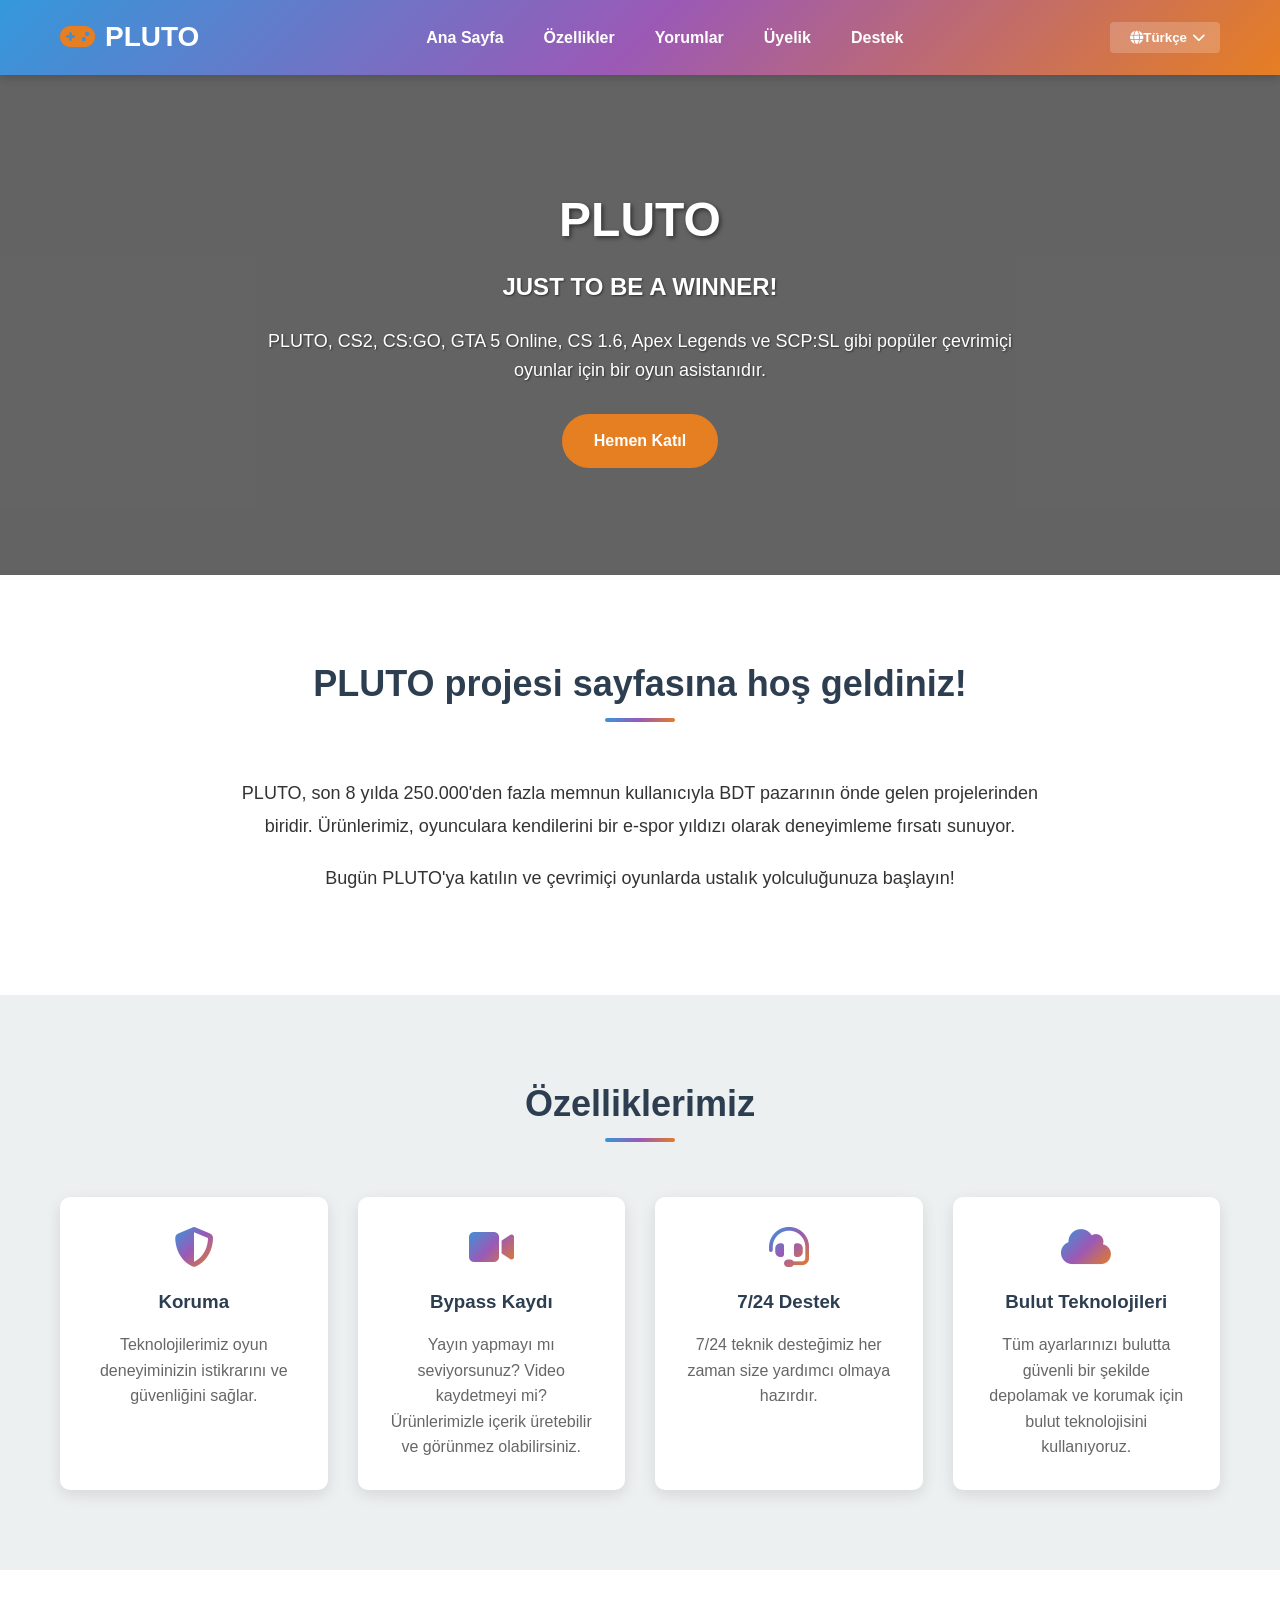
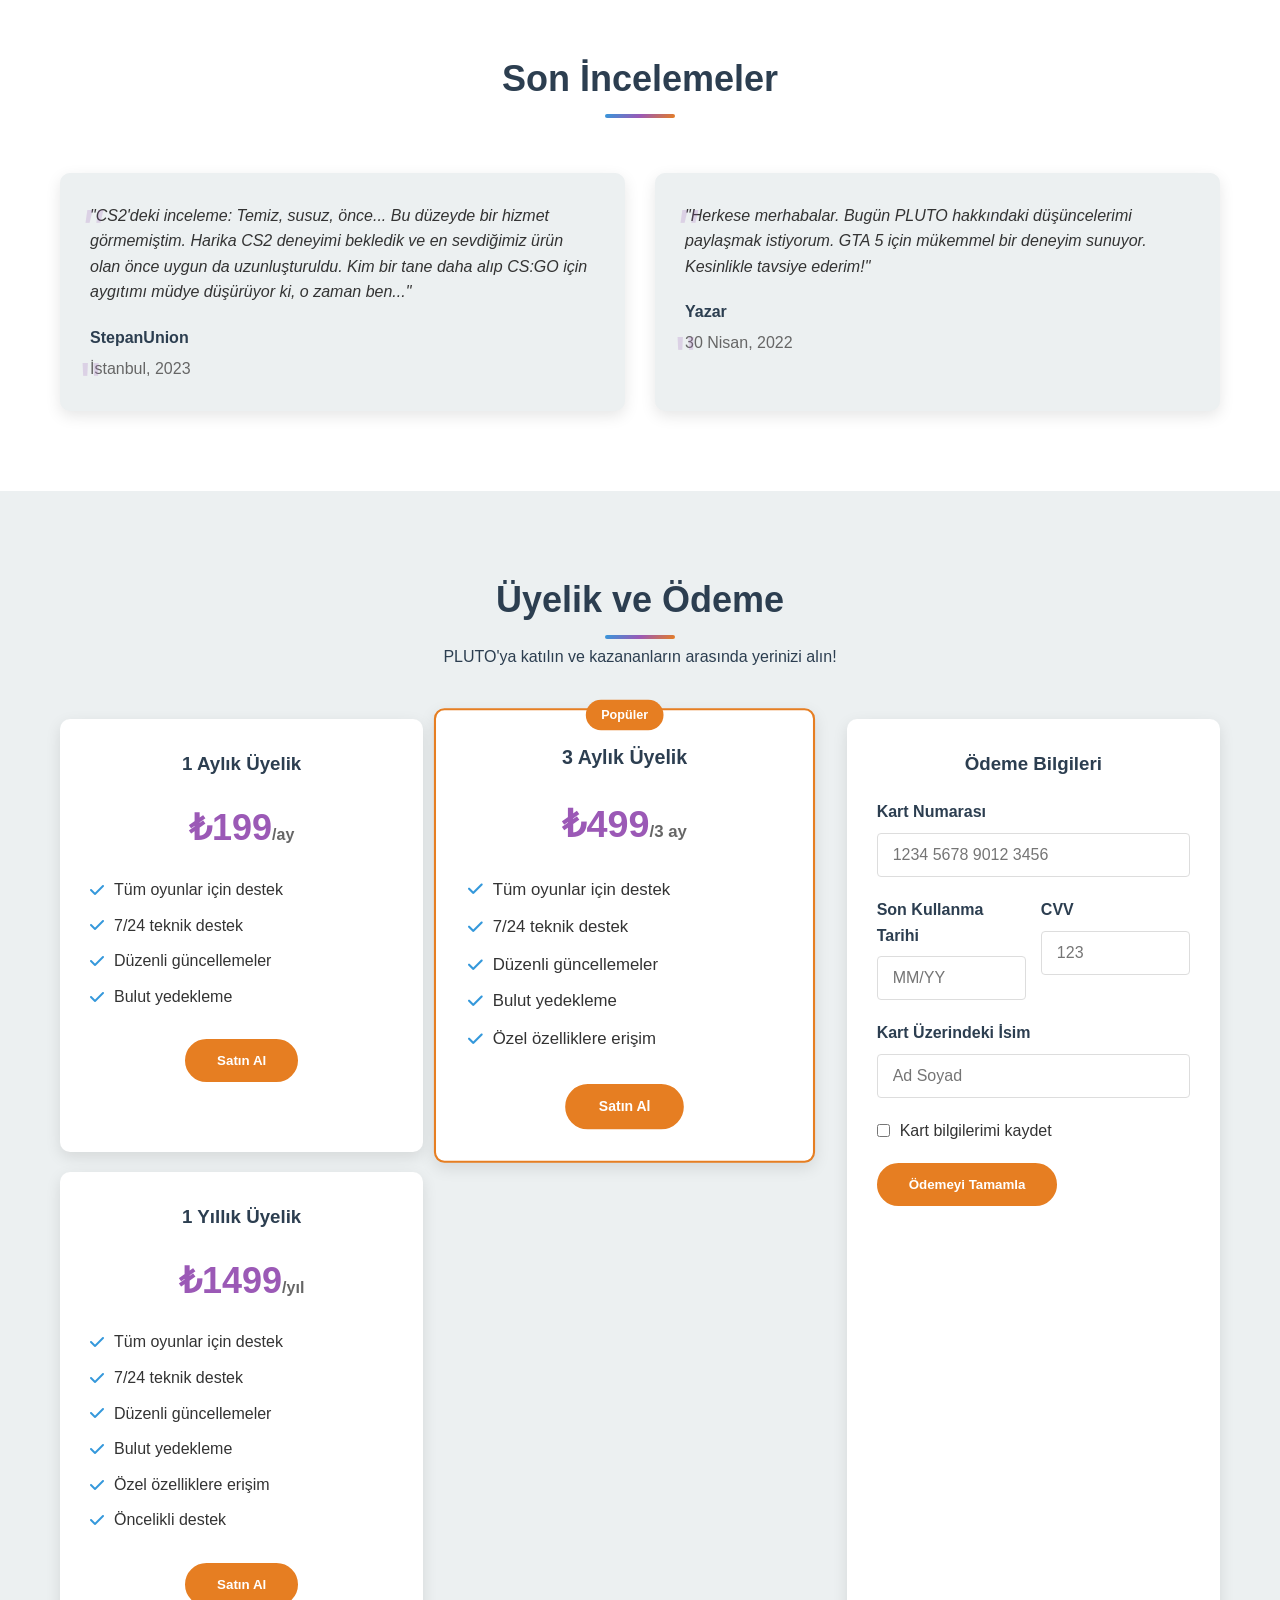
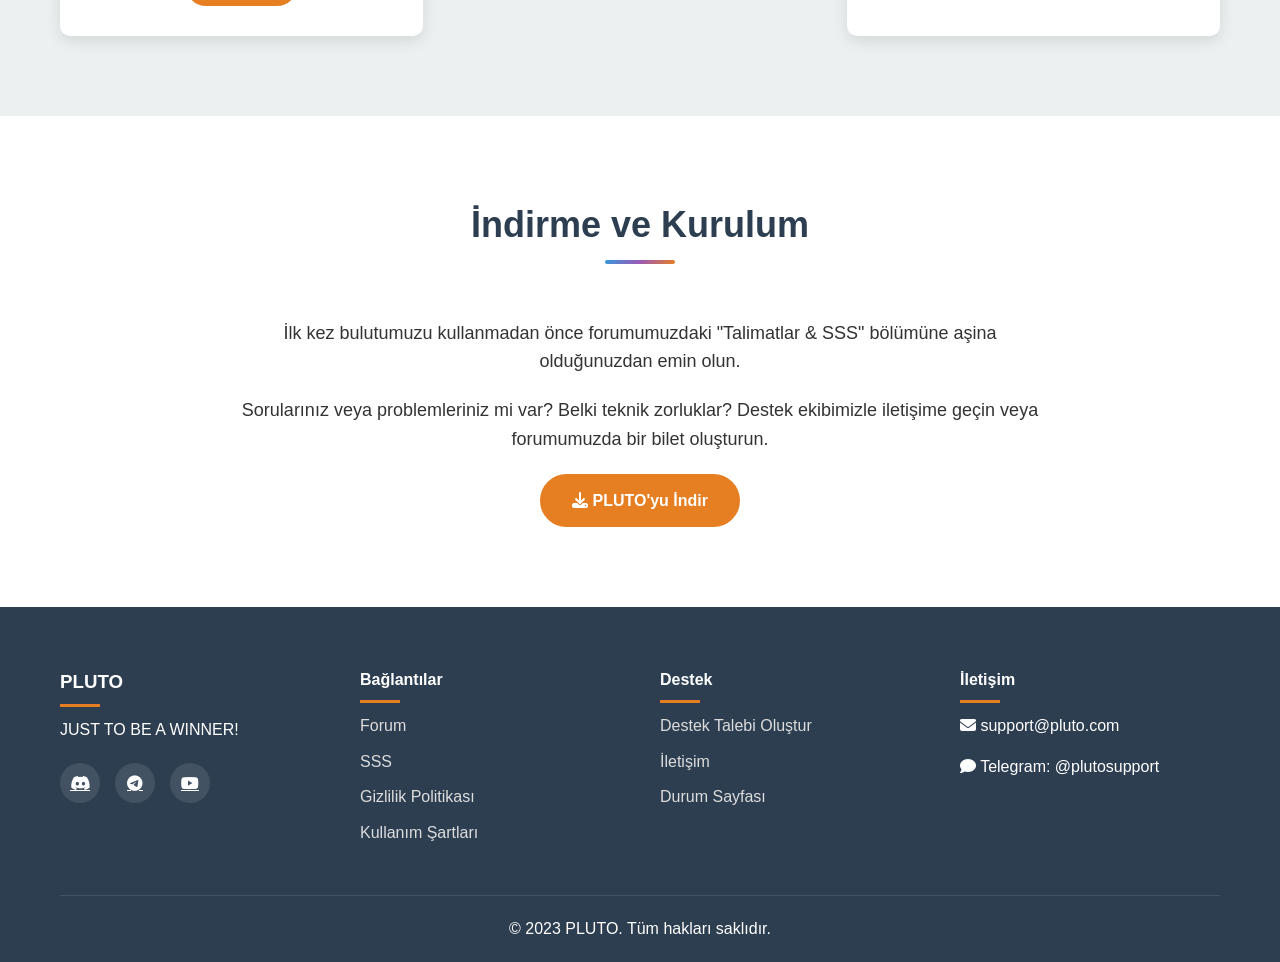
==== index.html @ 409ff138 "Add files via upload" ====
<!DOCTYPE html>
<html lang="tr">
<head>
    <meta charset="UTF-8">
    <meta name="viewport" content="width=device-width, initial-scale=1.0">
    <title>PLUTO - JUST TO BE A WINNER!</title>
    <link rel="stylesheet" href="style.css">
    <link rel="stylesheet" href="https://cdnjs.cloudflare.com/ajax/libs/font-awesome/6.4.0/css/all.min.css">
</head>
<body>
    <!-- Header -->
    <header>
        <div class="container header-content">
            <div class="logo">
                <i class="fas fa-gamepad"></i>
                <span>PLUTO</span>
            </div>
            <nav>
                <ul>
                    <li><a href="#home">Ana Sayfa</a></li>
                    <li><a href="#features">Özellikler</a></li>
                    <li><a href="#testimonials">Yorumlar</a></li>
                    <li><a href="#payment">Üyelik</a></li>
                    <li><a href="#support">Destek</a></li>
                </ul>
            </nav>
            <div class="language-selector">
                <button class="language-btn">
                    <i class="fas fa-globe"></i> Türkçe <i class="fas fa-chevron-down"></i>
                </button>
                <div class="language-dropdown">
                    <a href="#" data-lang="tr">Türkçe</a>
                    <a href="#" data-lang="en">English</a>
                    <a href="#" data-lang="ru">Русский</a>
                    <a href="#" data-lang="jp">日本語</a>
                </div>
            </div>
        </div>
    </header>

    <!-- Hero Section -->
    <section id="home" class="hero">
        <div class="container hero-content">
            <h1>PLUTO</h1>
            <h2>JUST TO BE A WINNER!</h2>
            <p>PLUTO, CS2, CS:GO, GTA 5 Online, CS 1.6, Apex Legends ve SCP:SL gibi popüler çevrimiçi oyunlar için bir oyun asistanıdır.</p>
            <a href="#payment" class="btn">Hemen Katıl</a>
        </div>
    </section>

    <!-- Welcome Section -->
    <section class="welcome">
        <div class="container">
            <div class="section-title">
                <h2>PLUTO projesi sayfasına hoş geldiniz!</h2>
            </div>
            <div class="welcome-content">
                <p>PLUTO, son 8 yılda 250.000'den fazla memnun kullanıcıyla BDT pazarının önde gelen projelerinden biridir. Ürünlerimiz, oyunculara kendilerini bir e-spor yıldızı olarak deneyimleme fırsatı sunuyor.</p>
                <p>Bugün PLUTO'ya katılın ve çevrimiçi oyunlarda ustalık yolculuğunuza başlayın!</p>
            </div>
        </div>
    </section>

    <!-- Features Section -->
    <section id="features" class="features">
        <div class="container">
            <div class="section-title">
                <h2>Özelliklerimiz</h2>
            </div>
            <div class="features-grid">
                <div class="feature-card">
                    <i class="fas fa-shield-alt"></i>
                    <h3>Koruma</h3>
                    <p>Teknolojilerimiz oyun deneyiminizin istikrarını ve güvenliğini sağlar.</p>
                </div>
                <div class="feature-card">
                    <i class="fas fa-video"></i>
                    <h3>Bypass Kaydı</h3>
                    <p>Yayın yapmayı mı seviyorsunuz? Video kaydetmeyi mi? Ürünlerimizle içerik üretebilir ve görünmez olabilirsiniz.</p>
                </div>
                <div class="feature-card">
                    <i class="fas fa-headset"></i>
                    <h3>7/24 Destek</h3>
                    <p>7/24 teknik desteğimiz her zaman size yardımcı olmaya hazırdır.</p>
                </div>
                <div class="feature-card">
                    <i class="fas fa-cloud"></i>
                    <h3>Bulut Teknolojileri</h3>
                    <p>Tüm ayarlarınızı bulutta güvenli bir şekilde depolamak ve korumak için bulut teknolojisini kullanıyoruz.</p>
                </div>
            </div>
        </div>
    </section>

    <!-- Testimonials Section -->
    <section id="testimonials" class="testimonials">
        <div class="container">
            <div class="section-title">
                <h2>Son İncelemeler</h2>
            </div>
            <div class="testimonial-grid">
                <div class="testimonial-card">
                    <p>"CS2'deki inceleme: Temiz, susuz, önce... Bu düzeyde bir hizmet görmemiştim. Harika CS2 deneyimi bekledik ve en sevdiğimiz ürün olan önce uygun da uzunluşturuldu. Kim bir tane daha alıp CS:GO için aygıtımı müdye düşürüyor ki, o zaman ben..."</p>
                    <div class="testimonial-author">
                        <div class="author-info">
                            <h4>StepanUnion</h4>
                            <p>İstanbul, 2023</p>
                        </div>
                    </div>
                </div>
                <div class="testimonial-card">
                    <p>"Herkese merhabalar. Bugün PLUTO hakkındaki düşüncelerimi paylaşmak istiyorum. GTA 5 için mükemmel bir deneyim sunuyor. Kesinlikle tavsiye ederim!"</p>
                    <div class="testimonial-author">
                        <div class="author-info">
                            <h4>Yazar</h4>
                            <p>30 Nisan, 2022</p>
                        </div>
                    </div>
                </div>
            </div>
        </div>
    </section>

    <!-- Payment Section -->
    <section id="payment" class="payment">
        <div class="container">
            <div class="section-title">
                <h2>Üyelik ve Ödeme</h2>
                <p>PLUTO'ya katılın ve kazananların arasında yerinizi alın!</p>
            </div>
            <div class="payment-content">
                <div class="pricing-cards">
                    <div class="pricing-card">
                        <h3>1 Aylık Üyelik</h3>
                        <div class="price">₺199<span>/ay</span></div>
                        <ul>
                            <li><i class="fas fa-check"></i> Tüm oyunlar için destek</li>
                            <li><i class="fas fa-check"></i> 7/24 teknik destek</li>
                            <li><i class="fas fa-check"></i> Düzenli güncellemeler</li>
                            <li><i class="fas fa-check"></i> Bulut yedekleme</li>
                        </ul>
                        <button class="btn">Satın Al</button>
                    </div>
                    <div class="pricing-card featured">
                        <div class="popular">Popüler</div>
                        <h3>3 Aylık Üyelik</h3>
                        <div class="price">₺499<span>/3 ay</span></div>
                        <ul>
                            <li><i class="fas fa-check"></i> Tüm oyunlar için destek</li>
                            <li><i class="fas fa-check"></i> 7/24 teknik destek</li>
                            <li><i class="fas fa-check"></i> Düzenli güncellemeler</li>
                            <li><i class="fas fa-check"></i> Bulut yedekleme</li>
                            <li><i class="fas fa-check"></i> Özel özelliklere erişim</li>
                        </ul>
                        <button class="btn">Satın Al</button>
                    </div>
                    <div class="pricing-card">
                        <h3>1 Yıllık Üyelik</h3>
                        <div class="price">₺1499<span>/yıl</span></div>
                        <ul>
                            <li><i class="fas fa-check"></i> Tüm oyunlar için destek</li>
                            <li><i class="fas fa-check"></i> 7/24 teknik destek</li>
                            <li><i class="fas fa-check"></i> Düzenli güncellemeler</li>
                            <li><i class="fas fa-check"></i> Bulut yedekleme</li>
                            <li><i class="fas fa-check"></i> Özel özelliklere erişim</li>
                            <li><i class="fas fa-check"></i> Öncelikli destek</li>
                        </ul>
                        <button class="btn">Satın Al</button>
                    </div>
                </div>

                <div class="payment-form">
                    <h3>Ödeme Bilgileri</h3>
                    <form id="paymentForm">
                        <div class="form-group">
                            <label for="cardNumber">Kart Numarası</label>
                            <input type="text" id="cardNumber" placeholder="1234 5678 9012 3456" required>
                        </div>
                        <div class="form-row">
                            <div class="form-group">
                                <label for="expiryDate">Son Kullanma Tarihi</label>
                                <input type="text" id="expiryDate" placeholder="MM/YY" required>
                            </div>
                            <div class="form-group">
                                <label for="cvv">CVV</label>
                                <input type="text" id="cvv" placeholder="123" required>
                            </div>
                        </div>
                        <div class="form-group">
                            <label for="cardName">Kart Üzerindeki İsim</label>
                            <input type="text" id="cardName" placeholder="Ad Soyad" required>
                        </div>
                        <div class="form-check">
                            <input type="checkbox" id="saveCard">
                            <label for="saveCard">Kart bilgilerimi kaydet</label>
                        </div>
                        <button type="submit" class="btn">Ödemeyi Tamamla</button>
                    </form>
                </div>
            </div>
        </div>
    </section>

    <!-- Download Section -->
    <section class="download">
        <div class="container">
            <div class="section-title">
                <h2>İndirme ve Kurulum</h2>
            </div>
            <div class="download-content">
                <p>İlk kez bulutumuzu kullanmadan önce forumumuzdaki "Talimatlar & SSS" bölümüne aşina olduğunuzdan emin olun.</p>
                <p>Sorularınız veya problemleriniz mi var? Belki teknik zorluklar? Destek ekibimizle iletişime geçin veya forumumuzda bir bilet oluşturun.</p>
                <a href="#" class="btn"><i class="fas fa-download"></i> PLUTO'yu İndir</a>
            </div>
        </div>
    </section>

    <!-- Footer -->
    <footer>
        <div class="container">
            <div class="footer-content">
                <div class="footer-section">
                    <h3>PLUTO</h3>
                    <p>JUST TO BE A WINNER!</p>
                    <div class="socials">
                        <a href="#"><i class="fab fa-discord"></i></a>
                        <a href="#"><i class="fab fa-telegram"></i></a>
                        <a href="#"><i class="fab fa-youtube"></i></a>
                    </div>
                </div>
                <div class="footer-section">
                    <h4>Bağlantılar</h4>
                    <ul>
                        <li><a href="#">Forum</a></li>
                        <li><a href="#">SSS</a></li>
                        <li><a href="#">Gizlilik Politikası</a></li>
                        <li><a href="#">Kullanım Şartları</a></li>
                    </ul>
                </div>
                <div class="footer-section">
                    <h4>Destek</h4>
                    <ul>
                        <li><a href="#">Destek Talebi Oluştur</a></li>
                        <li><a href="#">İletişim</a></li>
                        <li><a href="#">Durum Sayfası</a></li>
                    </ul>
                </div>
                <div class="footer-section">
                    <h4>İletişim</h4>
                    <p><i class="fas fa-envelope"></i> support@pluto.com</p>
                    <p><i class="fas fa-comment"></i> Telegram: @plutosupport</p>
                </div>
            </div>
            <div class="footer-bottom">
                <p>&copy; 2023 PLUTO. Tüm hakları saklıdır.</p>
            </div>
        </div>
    </footer>

    <script src="script.js"></script>
</body>
</html>
---- style.css ----
:root {
    --blue: #3498db;
    --purple: #9b59b6;
    --orange: #e67e22;
    --dark: #2c3e50;
    --light: #ecf0f1;
    --gradient: linear-gradient(135deg, var(--blue), var(--purple), var(--orange));
}

* {
    margin: 0;
    padding: 0;
    box-sizing: border-box;
    font-family: 'Segoe UI', Tahoma, Geneva, Verdana, sans-serif;
}

body {
    background-color: #f9f9f9;
    color: #333;
    line-height: 1.6;
}

.container {
    width: 100%;
    max-width: 1200px;
    margin: 0 auto;
    padding: 0 20px;
}

/* Header Styles */
header {
    background: var(--gradient);
    color: white;
    padding: 15px 0;
    position: sticky;
    top: 0;
    z-index: 1000;
    box-shadow: 0 2px 10px rgba(0, 0, 0, 0.2);
}

.header-content {
    display: flex;
    justify-content: space-between;
    align-items: center;
}

.logo {
    font-size: 28px;
    font-weight: 800;
    display: flex;
    align-items: center;
}

.logo i {
    margin-right: 10px;
    color: var(--orange);
}

/* Navigation */
nav ul {
    display: flex;
    list-style: none;
}

nav ul li {
    margin-left: 20px;
}

nav ul li a {
    color: white;
    text-decoration: none;
    font-weight: 600;
    padding: 5px 10px;
    border-radius: 4px;
    transition: background 0.3s;
}

nav ul li a:hover {
    background: rgba(255, 255, 255, 0.2);
}

/* Language Selector */
.language-selector {
    position: relative;
    display: inline-block;
}

.language-btn {
    background: rgba(255, 255, 255, 0.2);
    border: none;
    color: white;
    padding: 8px 15px;
    border-radius: 4px;
    cursor: pointer;
    display: flex;
    align-items: center;
    font-weight: 600;
}

.language-btn i {
    margin-left: 5px;
}

.language-dropdown {
    display: none;
    position: absolute;
    right: 0;
    background: white;
    min-width: 160px;
    box-shadow: 0 8px 16px rgba(0,0,0,0.2);
    z-index: 1;
    border-radius: 4px;
    overflow: hidden;
}

.language-dropdown a {
    color: var(--dark);
    padding: 12px 16px;
    text-decoration: none;
    display: block;
    transition: background 0.3s;
}

.language-dropdown a:hover {
    background: var(--light);
}

.language-selector:hover .language-dropdown {
    display: block;
}

/* Hero Section */
.hero {
    background: url('https://images.unsplash.com/photo-1550745165-9bc0b252726f?ixlib=rb-4.0.3&ixid=MnwxMjA3fDB8MHxwaG90by1wYWdlfHx8fGVufDB8fHx8&auto=format&fit=crop&w=1200&q=80') no-repeat center center/cover;
    height: 500px;
    display: flex;
    align-items: center;
    position: relative;
    color: white;
    text-align: center;
}

.hero::before {
    content: '';
    position: absolute;
    top: 0;
    left: 0;
    width: 100%;
    height: 100%;
    background: rgba(0, 0, 0, 0.6);
}

.hero-content {
    position: relative;
    max-width: 800px;
    margin: 0 auto;
    padding: 20px;
}

.hero h1 {
    font-size: 48px;
    margin-bottom: 10px;
    text-shadow: 2px 2px 4px rgba(0, 0, 0, 0.5);
}

.hero h2 {
    font-size: 24px;
    margin-bottom: 20px;
    text-shadow: 1px 1px 2px rgba(0, 0, 0, 0.5);
}

.hero p {
    font-size: 18px;
    margin-bottom: 30px;
    text-shadow: 1px 1px 2px rgba(0, 0, 0, 0.5);
}

.btn {
    display: inline-block;
    background: var(--orange);
    color: white;
    padding: 12px 30px;
    border-radius: 30px;
    text-decoration: none;
    font-weight: 600;
    transition: all 0.3s;
    border: 2px solid var(--orange);
    cursor: pointer;
}

.btn:hover {
    background: transparent;
    color: var(--orange);
}

/* Welcome Section */
.welcome {
    padding: 80px 0;
    background: white;
}

.section-title {
    text-align: center;
    margin-bottom: 50px;
    color: var(--dark);
}

.section-title h2 {
    font-size: 36px;
    margin-bottom: 15px;
    position: relative;
    display: inline-block;
}

.section-title h2::after {
    content: '';
    position: absolute;
    bottom: -10px;
    left: 50%;
    transform: translateX(-50%);
    width: 70px;
    height: 4px;
    background: var(--gradient);
    border-radius: 2px;
}

.welcome-content {
    max-width: 800px;
    margin: 0 auto;
    text-align: center;
}

.welcome-content p {
    font-size: 18px;
    margin-bottom: 20px;
    line-height: 1.8;
}

/* Features Section */
.features {
    padding: 80px 0;
    background: var(--light);
}

.features-grid {
    display: grid;
    grid-template-columns: repeat(auto-fit, minmax(250px, 1fr));
    gap: 30px;
}

.feature-card {
    background: white;
    padding: 30px;
    border-radius: 10px;
    text-align: center;
    box-shadow: 0 5px 15px rgba(0, 0, 0, 0.1);
    transition: transform 0.3s;
}

.feature-card:hover {
    transform: translateY(-10px);
}

.feature-card i {
    font-size: 40px;
    margin-bottom: 20px;
    background: var(--gradient);
    -webkit-background-clip: text;
    background-clip: text;
    color: transparent;
}

.feature-card h3 {
    margin-bottom: 15px;
    color: var(--dark);
}

.feature-card p {
    color: #666;
}

/* Testimonials */
.testimonials {
    padding: 80px 0;
    background: white;
}

.testimonial-grid {
    display: grid;
    grid-template-columns: repeat(auto-fit, minmax(300px, 1fr));
    gap: 30px;
}

.testimonial-card {
    background: var(--light);
    padding: 30px;
    border-radius: 10px;
    box-shadow: 0 5px 15px rgba(0, 0, 0, 0.1);
}

.testimonial-card p {
    font-style: italic;
    margin-bottom: 20px;
    position: relative;
}

.testimonial-card p::before {
    content: '"';
    font-size: 60px;
    color: var(--purple);
    opacity: 0.2;
    position: absolute;
    top: -20px;
    left: -10px;
}

.testimonial-author {
    display: flex;
    align-items: center;
}

.author-info h4 {
    color: var(--dark);
    margin-bottom: 5px;
}

.author-info p {
    color: #666;
    font-style: normal;
    margin: 0;
}

/* Payment Section */
.payment {
    padding: 80px 0;
    background: var(--light);
}

.payment-content {
    display: grid;
    grid-template-columns: 2fr 1fr;
    gap: 40px;
    margin-top: 50px;
}

.pricing-cards {
    display: grid;
    grid-template-columns: repeat(auto-fit, minmax(250px, 1fr));
    gap: 20px;
}

.pricing-card {
    background: white;
    padding: 30px;
    border-radius: 10px;
    box-shadow: 0 5px 15px rgba(0, 0, 0, 0.1);
    text-align: center;
    position: relative;
    transition: transform 0.3s;
}

.pricing-card:hover {
    transform: translateY(-5px);
}

.pricing-card.featured {
    border: 2px solid var(--orange);
    transform: scale(1.05);
}

.pricing-card.featured:hover {
    transform: scale(1.05) translateY(-5px);
}

.popular {
    position: absolute;
    top: -10px;
    left: 50%;
    transform: translateX(-50%);
    background: var(--orange);
    color: white;
    padding: 5px 15px;
    border-radius: 20px;
    font-size: 12px;
    font-weight: 600;
}

.pricing-card h3 {
    margin-bottom: 20px;
    color: var(--dark);
}

.price {
    font-size: 36px;
    font-weight: 700;
    margin-bottom: 20px;
    color: var(--purple);
}

.price span {
    font-size: 16px;
    color: #666;
}

.pricing-card ul {
    list-style: none;
    margin-bottom: 30px;
}

.pricing-card ul li {
    margin-bottom: 10px;
    display: flex;
    align-items: center;
}

.pricing-card ul li i {
    color: var(--blue);
    margin-right: 10px;
}

.payment-form {
    background: white;
    padding: 30px;
    border-radius: 10px;
    box-shadow: 0 5px 15px rgba(0, 0, 0, 0.1);
}

.payment-form h3 {
    margin-bottom: 20px;
    color: var(--dark);
    text-align: center;
}

.form-group {
    margin-bottom: 20px;
}

.form-row {
    display: grid;
    grid-template-columns: 1fr 1fr;
    gap: 15px;
}

.form-group label {
    display: block;
    margin-bottom: 8px;
    font-weight: 600;
    color: var(--dark);
}

.form-group input {
    width: 100%;
    padding: 12px 15px;
    border: 1px solid #ddd;
    border-radius: 4px;
    font-size: 16px;
    transition: border 0.3s;
}

.form-group input:focus {
    border-color: var(--blue);
    outline: none;
}

.form-check {
    display: flex;
    align-items: center;
    margin-bottom: 20px;
}

.form-check input {
    margin-right: 10px;
}

/* Download Section */
.download {
    padding: 80px 0;
    background: white;
    text-align: center;
}

.download-content p {
    max-width: 800px;
    margin: 0 auto 20px;
    font-size: 18px;
}

/* Footer */
footer {
    background: var(--dark);
    color: white;
    padding: 60px 0 20px;
}

.footer-content {
    display: grid;
    grid-template-columns: repeat(auto-fit, minmax(200px, 1fr));
    gap: 40px;
    margin-bottom: 40px;
}

.footer-section h3,
.footer-section h4 {
    margin-bottom: 20px;
    position: relative;
    display: inline-block;
}

.footer-section h3::after,
.footer-section h4::after {
    content: '';
    position: absolute;
    bottom: -10px;
    left: 0;
    width: 40px;
    height: 3px;
    background: var(--orange);
}

.footer-section p {
    margin-bottom: 15px;
}

.footer-section ul {
    list-style: none;
}

.footer-section ul li {
    margin-bottom: 10px;
}

.footer-section ul li a {
    color: #ddd;
    text-decoration: none;
    transition: color 0.3s;
}

.footer-section ul li a:hover {
    color: var(--orange);
}

.socials {
    display: flex;
    gap: 15px;
    margin-top: 20px;
}

.socials a {
    display: inline-flex;
    align-items: center;
    justify-content: center;
    width: 40px;
    height: 40px;
    background: rgba(255, 255, 255, 0.1);
    border-radius: 50%;
    color: white;
    transition: all 0.3s;
}

.socials a:hover {
    background: var(--orange);
    transform: translateY(-3px);
}

.footer-bottom {
    text-align: center;
    padding-top: 20px;
    border-top: 1px solid rgba(255, 255, 255, 0.1);
}

/* Responsive Design */
@media (max-width: 992px) {
    .payment-content {
        grid-template-columns: 1fr;
    }
    
    .header-content {
        flex-direction: column;
        gap: 15px;
    }
    
    nav ul {
        justify-content: center;
        flex-wrap: wrap;
    }
    
    nav ul li {
        margin: 5px 10px;
    }
}

@media (max-width: 768px) {
    .hero h1 {
        font-size: 36px;
    }
    
    .hero h2 {
        font-size: 20px;
    }
    
    .section-title h2 {
        font-size: 28px;
    }
    
    .form-row {
        grid-template-columns: 1fr;
    }
    
    .footer-content {
        grid-template-columns: 1fr;
        text-align: center;
    }
    
    .footer-section h3::after,
    .footer-section h4::after {
        left: 50%;
        transform: translateX(-50%);
    }
}
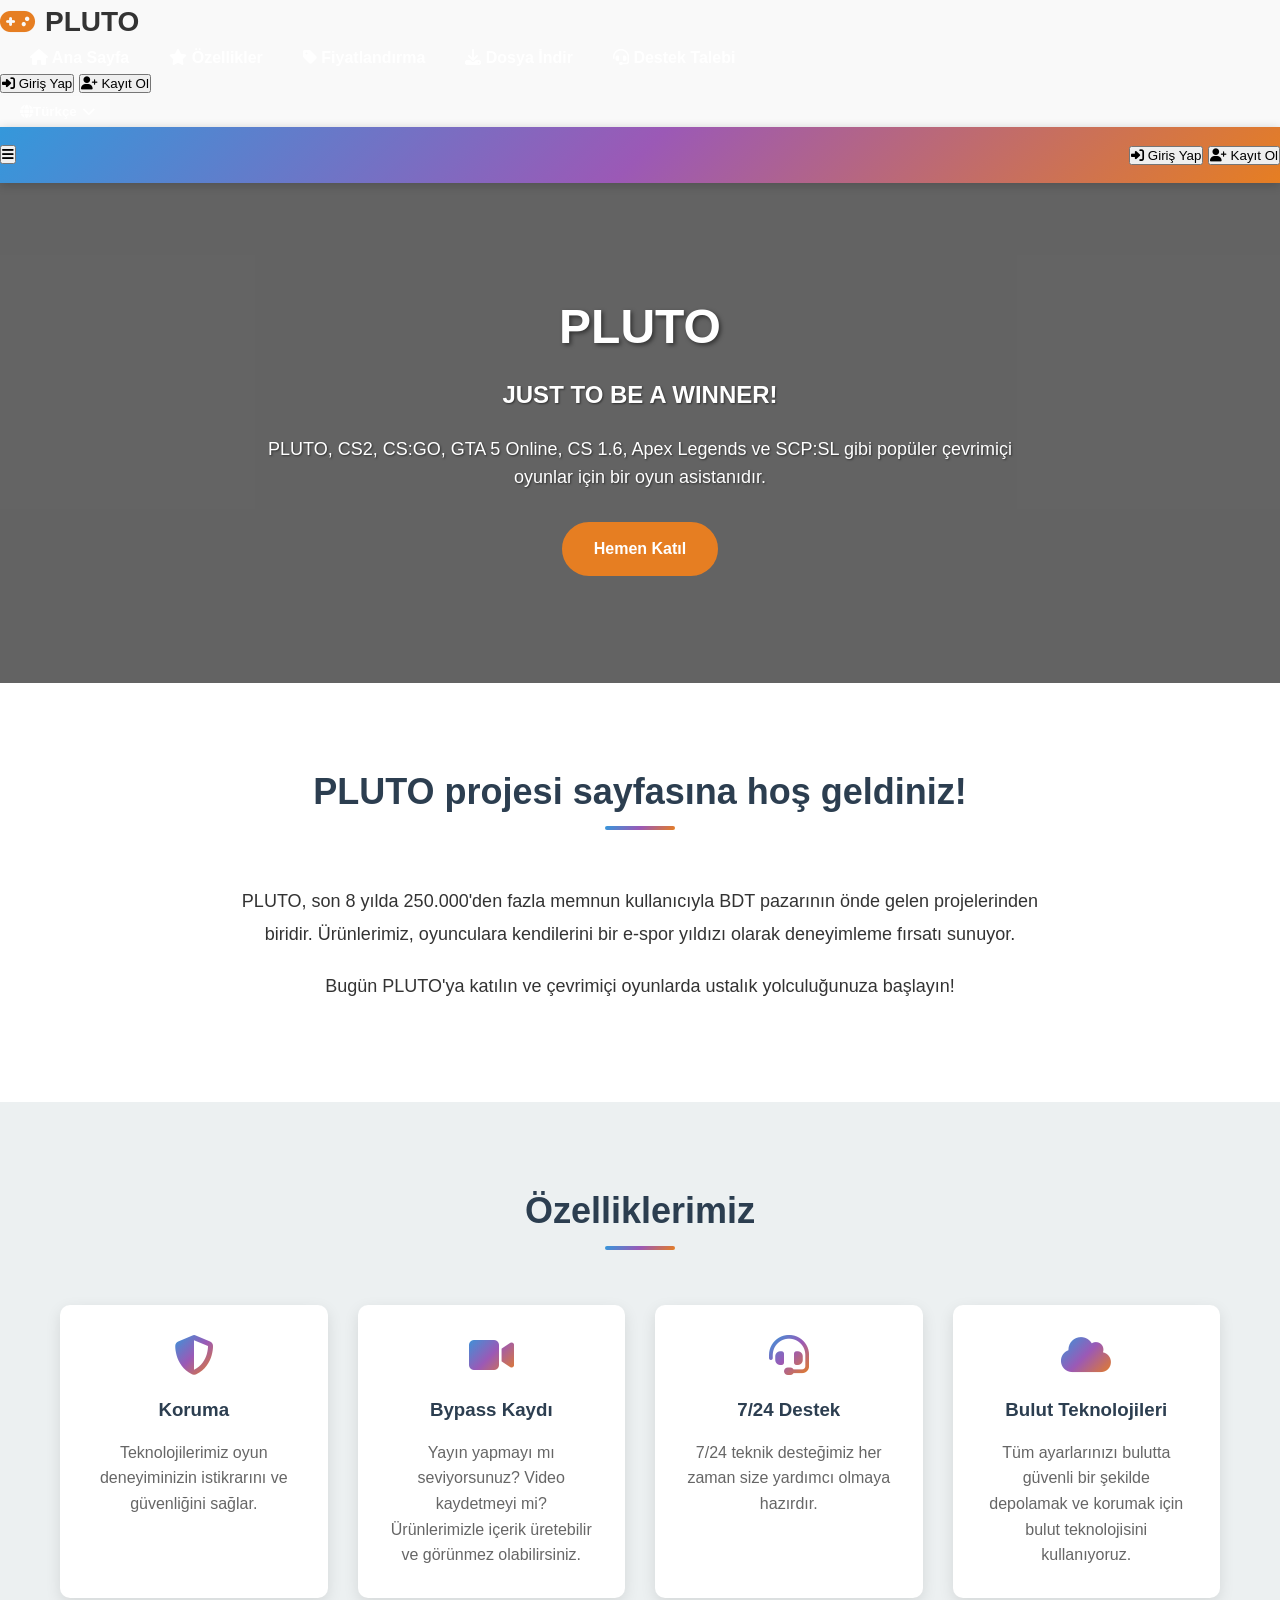
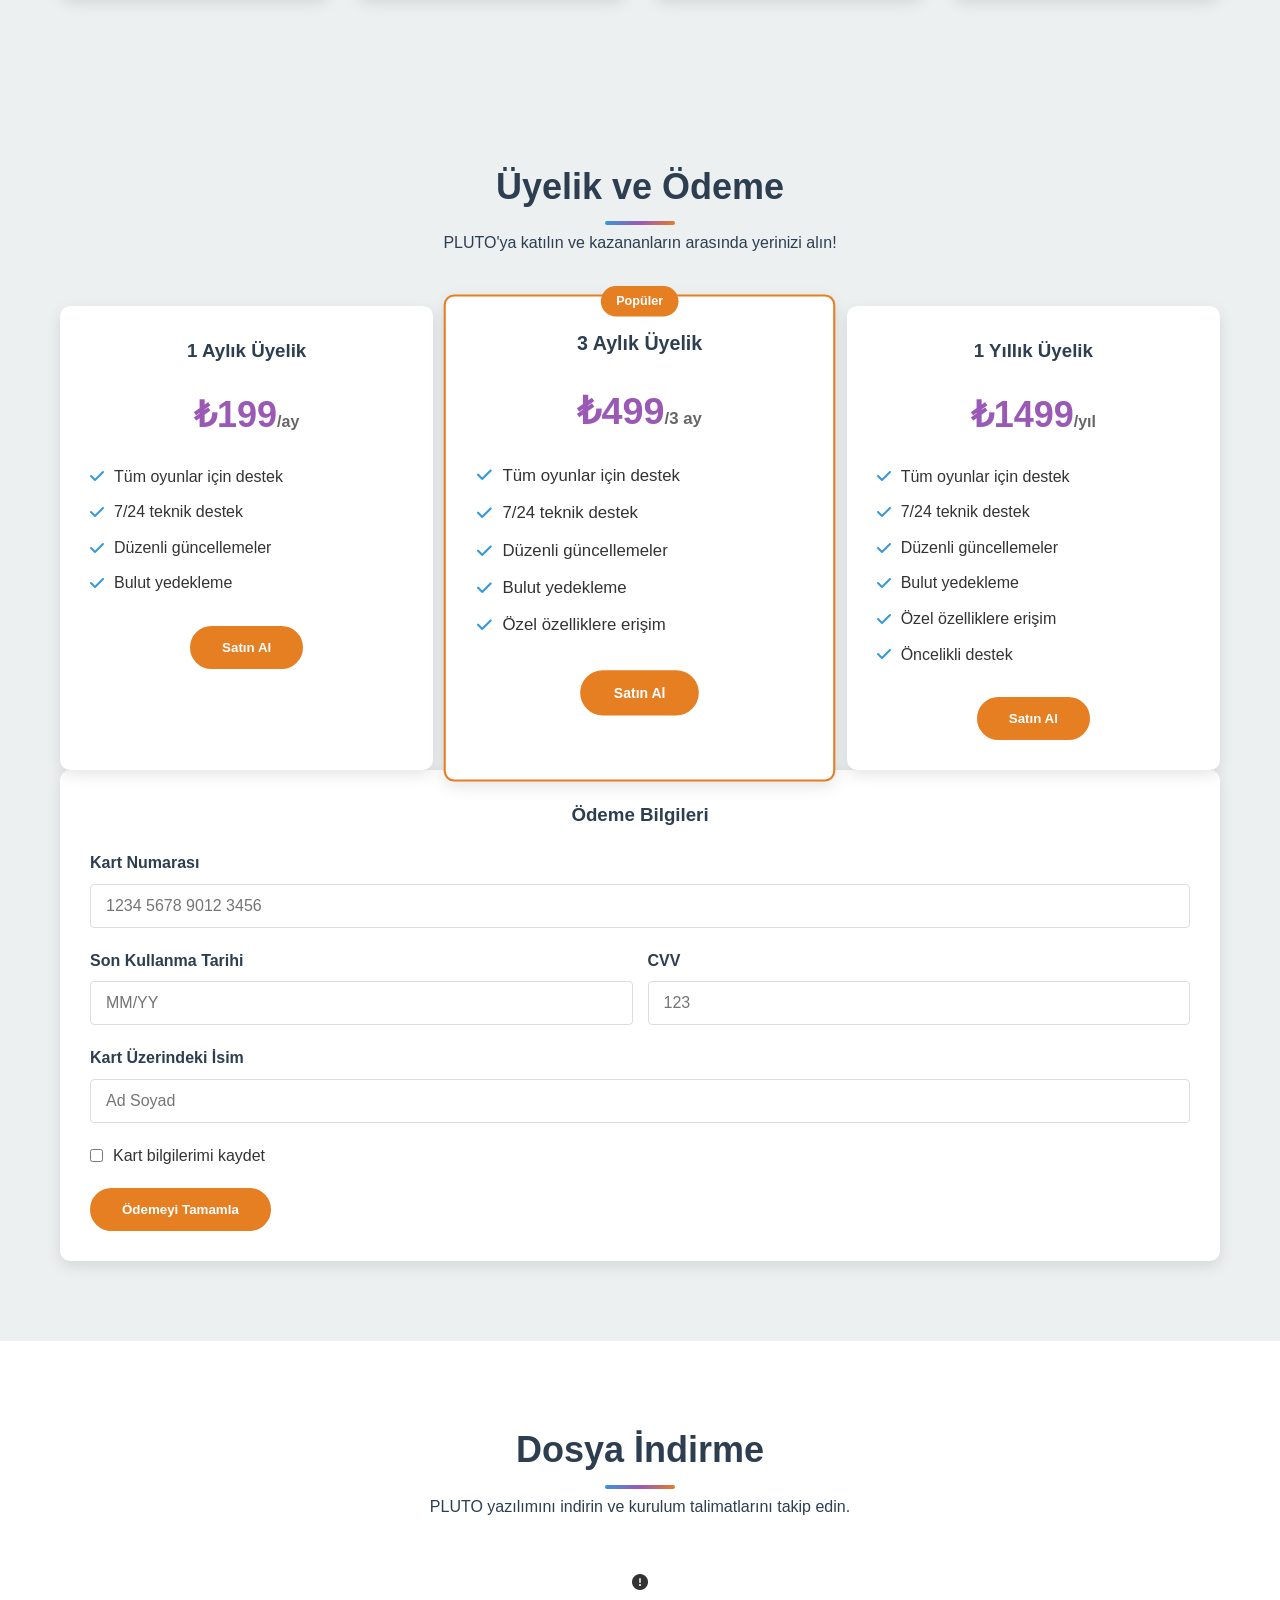
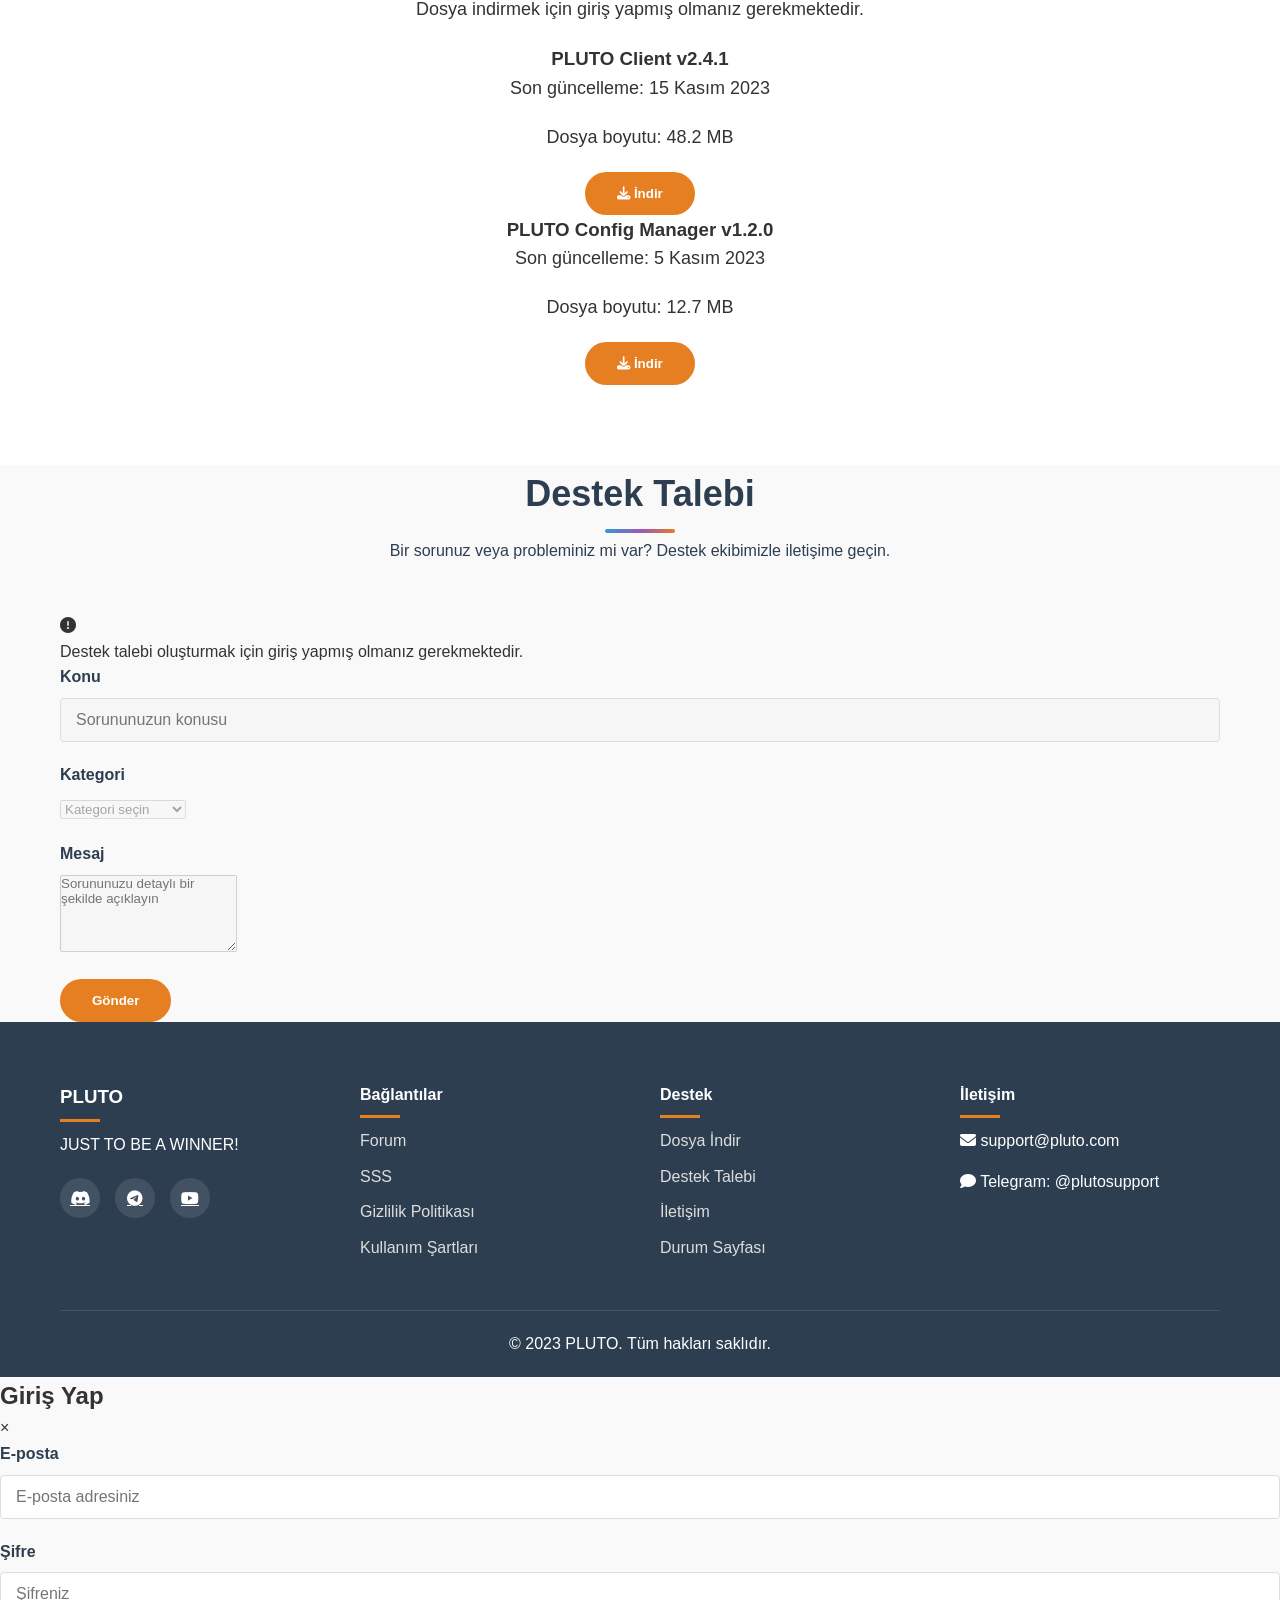
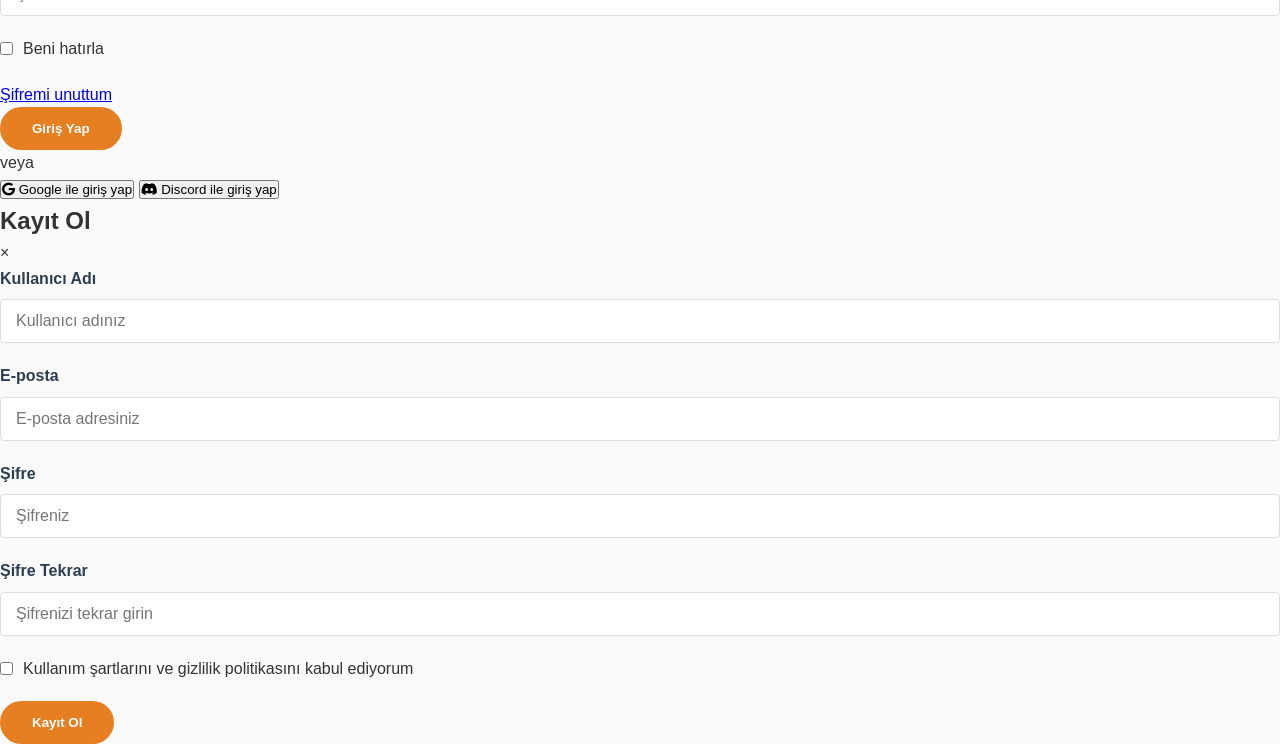
==== commit 3360c94c: "Update index.html" ====
--- a/index.html
+++ b/index.html
@@ -8,127 +8,125 @@
     <link rel="stylesheet" href="https://cdnjs.cloudflare.com/ajax/libs/font-awesome/6.4.0/css/all.min.css">
 </head>
 <body>
-    <!-- Header -->
-    <header>
-        <div class="container header-content">
-            <div class="logo">
-                <i class="fas fa-gamepad"></i>
-                <span>PLUTO</span>
-            </div>
-            <nav>
-                <ul>
-                    <li><a href="#home">Ana Sayfa</a></li>
-                    <li><a href="#features">Özellikler</a></li>
-                    <li><a href="#testimonials">Yorumlar</a></li>
-                    <li><a href="#payment">Üyelik</a></li>
-                    <li><a href="#support">Destek</a></li>
-                </ul>
-            </nav>
-            <div class="language-selector">
-                <button class="language-btn">
-                    <i class="fas fa-globe"></i> Türkçe <i class="fas fa-chevron-down"></i>
+    <!-- Sidebar -->
+    <aside class="sidebar">
+        <div class="logo">
+            <i class="fas fa-gamepad"></i>
+            <span>PLUTO</span>
+        </div>
+        <nav class="sidebar-nav">
+            <ul>
+                <li><a href="#home" class="active"><i class="fas fa-home"></i> <span class="nav-text">Ana Sayfa</span></a></li>
+                <li><a href="#features"><i class="fas fa-star"></i> <span class="nav-text">Özellikler</span></a></li>
+                <li><a href="#pricing"><i class="fas fa-tag"></i> <span class="nav-text">Fiyatlandırma</span></a></li>
+                <li><a href="#support"><i class="fas fa-download"></i> <span class="nav-text">Dosya İndir</span></a></li>
+                <li><a href="#support-ticket"><i class="fas fa-headset"></i> <span class="nav-text">Destek Talebi</span></a></li>
+            </ul>
+        </nav>
+        <div class="auth-buttons">
+            <button id="loginBtn" class="auth-btn"><i class="fas fa-sign-in-alt"></i> Giriş Yap</button>
+            <button id="registerBtn" class="auth-btn"><i class="fas fa-user-plus"></i> Kayıt Ol</button>
+        </div>
+        <div class="language-selector">
+            <button class="language-btn">
+                <i class="fas fa-globe"></i> <span class="nav-text">Türkçe</span> <i class="fas fa-chevron-down"></i>
+            </button>
+            <div class="language-dropdown">
+                <a href="#" data-lang="tr"><i class="fas fa-language"></i> Türkçe</a>
+                <a href="#" data-lang="en"><i class="fas fa-language"></i> English</a>
+                <a href="#" data-lang="ru"><i class="fas fa-language"></i> Русский</a>
+                <a href="#" data-lang="jp"><i class="fas fa-language"></i> 日本語</a>
+            </div>
+        </div>
+    </aside>
+
+    <!-- Main Content -->
+    <main class="main-content">
+        <!-- Header -->
+        <header>
+            <div class="header-content">
+                <button class="sidebar-toggle">
+                    <i class="fas fa-bars"></i>
                 </button>
-                <div class="language-dropdown">
-                    <a href="#" data-lang="tr">Türkçe</a>
-                    <a href="#" data-lang="en">English</a>
-                    <a href="#" data-lang="ru">Русский</a>
-                    <a href="#" data-lang="jp">日本語</a>
-                </div>
-            </div>
-        </div>
-    </header>
-
-    <!-- Hero Section -->
-    <section id="home" class="hero">
-        <div class="container hero-content">
-            <h1>PLUTO</h1>
-            <h2>JUST TO BE A WINNER!</h2>
-            <p>PLUTO, CS2, CS:GO, GTA 5 Online, CS 1.6, Apex Legends ve SCP:SL gibi popüler çevrimiçi oyunlar için bir oyun asistanıdır.</p>
-            <a href="#payment" class="btn">Hemen Katıl</a>
-        </div>
-    </section>
-
-    <!-- Welcome Section -->
-    <section class="welcome">
-        <div class="container">
-            <div class="section-title">
-                <h2>PLUTO projesi sayfasına hoş geldiniz!</h2>
-            </div>
-            <div class="welcome-content">
-                <p>PLUTO, son 8 yılda 250.000'den fazla memnun kullanıcıyla BDT pazarının önde gelen projelerinden biridir. Ürünlerimiz, oyunculara kendilerini bir e-spor yıldızı olarak deneyimleme fırsatı sunuyor.</p>
-                <p>Bugün PLUTO'ya katılın ve çevrimiçi oyunlarda ustalık yolculuğunuza başlayın!</p>
-            </div>
-        </div>
-    </section>
-
-    <!-- Features Section -->
-    <section id="features" class="features">
-        <div class="container">
-            <div class="section-title">
-                <h2>Özelliklerimiz</h2>
-            </div>
-            <div class="features-grid">
-                <div class="feature-card">
-                    <i class="fas fa-shield-alt"></i>
-                    <h3>Koruma</h3>
-                    <p>Teknolojilerimiz oyun deneyiminizin istikrarını ve güvenliğini sağlar.</p>
-                </div>
-                <div class="feature-card">
-                    <i class="fas fa-video"></i>
-                    <h3>Bypass Kaydı</h3>
-                    <p>Yayın yapmayı mı seviyorsunuz? Video kaydetmeyi mi? Ürünlerimizle içerik üretebilir ve görünmez olabilirsiniz.</p>
-                </div>
-                <div class="feature-card">
-                    <i class="fas fa-headset"></i>
-                    <h3>7/24 Destek</h3>
-                    <p>7/24 teknik desteğimiz her zaman size yardımcı olmaya hazırdır.</p>
-                </div>
-                <div class="feature-card">
-                    <i class="fas fa-cloud"></i>
-                    <h3>Bulut Teknolojileri</h3>
-                    <p>Tüm ayarlarınızı bulutta güvenli bir şekilde depolamak ve korumak için bulut teknolojisini kullanıyoruz.</p>
-                </div>
-            </div>
-        </div>
-    </section>
-
-    <!-- Testimonials Section -->
-    <section id="testimonials" class="testimonials">
-        <div class="container">
-            <div class="section-title">
-                <h2>Son İncelemeler</h2>
-            </div>
-            <div class="testimonial-grid">
-                <div class="testimonial-card">
-                    <p>"CS2'deki inceleme: Temiz, susuz, önce... Bu düzeyde bir hizmet görmemiştim. Harika CS2 deneyimi bekledik ve en sevdiğimiz ürün olan önce uygun da uzunluşturuldu. Kim bir tane daha alıp CS:GO için aygıtımı müdye düşürüyor ki, o zaman ben..."</p>
-                    <div class="testimonial-author">
-                        <div class="author-info">
-                            <h4>StepanUnion</h4>
-                            <p>İstanbul, 2023</p>
-                        </div>
-                    </div>
-                </div>
-                <div class="testimonial-card">
-                    <p>"Herkese merhabalar. Bugün PLUTO hakkındaki düşüncelerimi paylaşmak istiyorum. GTA 5 için mükemmel bir deneyim sunuyor. Kesinlikle tavsiye ederim!"</p>
-                    <div class="testimonial-author">
-                        <div class="author-info">
-                            <h4>Yazar</h4>
-                            <p>30 Nisan, 2022</p>
-                        </div>
-                    </div>
-                </div>
-            </div>
-        </div>
-    </section>
-
-    <!-- Payment Section -->
-    <section id="payment" class="payment">
-        <div class="container">
-            <div class="section-title">
-                <h2>Üyelik ve Ödeme</h2>
-                <p>PLUTO'ya katılın ve kazananların arasında yerinizi alın!</p>
-            </div>
-            <div class="payment-content">
+                <div class="user-section">
+                    <button id="userLoginBtn" class="auth-btn"><i class="fas fa-sign-in-alt"></i> Giriş Yap</button>
+                    <button id="userRegisterBtn" class="auth-btn"><i class="fas fa-user-plus"></i> Kayıt Ol</button>
+                    <div class="user-menu" style="display: none;">
+                        <button class="user-btn">
+                            <i class="fas fa-user-circle"></i> <span class="username">Kullanıcı</span> <i class="fas fa-chevron-down"></i>
+                        </button>
+                        <div class="user-dropdown">
+                            <a href="#profile"><i class="fas fa-user"></i> Profil</a>
+                            <a href="#subscription"><i class="fas fa-crown"></i> Abonelik</a>
+                            <a href="#downloads"><i class="fas fa-download"></i> İndirmeler</a>
+                            <a href="#logout" id="logoutBtn"><i class="fas fa-sign-out-alt"></i> Çıkış Yap</a>
+                        </div>
+                    </div>
+                </div>
+            </div>
+        </header>
+
+        <!-- Hero Section -->
+        <section id="home" class="hero">
+            <div class="container hero-content">
+                <h1>PLUTO</h1>
+                <h2>JUST TO BE A WINNER!</h2>
+                <p>PLUTO, CS2, CS:GO, GTA 5 Online, CS 1.6, Apex Legends ve SCP:SL gibi popüler çevrimiçi oyunlar için bir oyun asistanıdır.</p>
+                <a href="#pricing" class="btn">Hemen Katıl</a>
+            </div>
+        </section>
+
+        <!-- Welcome Section -->
+        <section class="welcome">
+            <div class="container">
+                <div class="section-title">
+                    <h2>PLUTO projesi sayfasına hoş geldiniz!</h2>
+                </div>
+                <div class="welcome-content">
+                    <p>PLUTO, son 8 yılda 250.000'den fazla memnun kullanıcıyla BDT pazarının önde gelen projelerinden biridir. Ürünlerimiz, oyunculara kendilerini bir e-spor yıldızı olarak deneyimleme fırsatı sunuyor.</p>
+                    <p>Bugün PLUTO'ya katılın ve çevrimiçi oyunlarda ustalık yolculuğunuza başlayın!</p>
+                </div>
+            </div>
+        </section>
+
+        <!-- Features Section -->
+        <section id="features" class="features">
+            <div class="container">
+                <div class="section-title">
+                    <h2>Özelliklerimiz</h2>
+                </div>
+                <div class="features-grid">
+                    <div class="feature-card">
+                        <i class="fas fa-shield-alt"></i>
+                        <h3>Koruma</h3>
+                        <p>Teknolojilerimiz oyun deneyiminizin istikrarını ve güvenliğini sağlar.</p>
+                    </div>
+                    <div class="feature-card">
+                        <i class="fas fa-video"></i>
+                        <h3>Bypass Kaydı</h3>
+                        <p>Yayın yapmayı mı seviyorsunuz? Video kaydetmeyi mi? Ürünlerimizle içerik üretebilir ve görünmez olabilirsiniz.</p>
+                    </div>
+                    <div class="feature-card">
+                        <i class="fas fa-headset"></i>
+                        <h3>7/24 Destek</h3>
+                        <p>7/24 teknik desteğimiz her zaman size yardımcı olmaya hazırdır.</p>
+                    </div>
+                    <div class="feature-card">
+                        <i class="fas fa-cloud"></i>
+                        <h3>Bulut Teknolojileri</h3>
+                        <p>Tüm ayarlarınızı bulutta güvenli bir şekilde depolamak ve korumak için bulut teknolojisini kullanıyoruz.</p>
+                    </div>
+                </div>
+            </div>
+        </section>
+
+        <!-- Pricing Section -->
+        <section id="pricing" class="payment">
+            <div class="container">
+                <div class="section-title">
+                    <h2>Üyelik ve Ödeme</h2>
+                    <p>PLUTO'ya katılın ve kazananların arasında yerinizi alın!</p>
+                </div>
                 <div class="pricing-cards">
                     <div class="pricing-card">
                         <h3>1 Aylık Üyelik</h3>
@@ -198,65 +196,199 @@
                     </form>
                 </div>
             </div>
-        </div>
-    </section>
-
-    <!-- Download Section -->
-    <section class="download">
-        <div class="container">
-            <div class="section-title">
-                <h2>İndirme ve Kurulum</h2>
-            </div>
-            <div class="download-content">
-                <p>İlk kez bulutumuzu kullanmadan önce forumumuzdaki "Talimatlar & SSS" bölümüne aşina olduğunuzdan emin olun.</p>
-                <p>Sorularınız veya problemleriniz mi var? Belki teknik zorluklar? Destek ekibimizle iletişime geçin veya forumumuzda bir bilet oluşturun.</p>
-                <a href="#" class="btn"><i class="fas fa-download"></i> PLUTO'yu İndir</a>
-            </div>
-        </div>
-    </section>
-
-    <!-- Footer -->
-    <footer>
-        <div class="container">
-            <div class="footer-content">
-                <div class="footer-section">
-                    <h3>PLUTO</h3>
-                    <p>JUST TO BE A WINNER!</p>
-                    <div class="socials">
-                        <a href="#"><i class="fab fa-discord"></i></a>
-                        <a href="#"><i class="fab fa-telegram"></i></a>
-                        <a href="#"><i class="fab fa-youtube"></i></a>
-                    </div>
-                </div>
-                <div class="footer-section">
-                    <h4>Bağlantılar</h4>
-                    <ul>
-                        <li><a href="#">Forum</a></li>
-                        <li><a href="#">SSS</a></li>
-                        <li><a href="#">Gizlilik Politikası</a></li>
-                        <li><a href="#">Kullanım Şartları</a></li>
-                    </ul>
-                </div>
-                <div class="footer-section">
-                    <h4>Destek</h4>
-                    <ul>
-                        <li><a href="#">Destek Talebi Oluştur</a></li>
-                        <li><a href="#">İletişim</a></li>
-                        <li><a href="#">Durum Sayfası</a></li>
-                    </ul>
-                </div>
-                <div class="footer-section">
-                    <h4>İletişim</h4>
-                    <p><i class="fas fa-envelope"></i> support@pluto.com</p>
-                    <p><i class="fas fa-comment"></i> Telegram: @plutosupport</p>
-                </div>
-            </div>
-            <div class="footer-bottom">
-                <p>&copy; 2023 PLUTO. Tüm hakları saklıdır.</p>
-            </div>
-        </div>
-    </footer>
+        </section>
+
+        <!-- Support Section -->
+        <section id="support" class="download">
+            <div class="container">
+                <div class="section-title">
+                    <h2>Dosya İndirme</h2>
+                    <p>PLUTO yazılımını indirin ve kurulum talimatlarını takip edin.</p>
+                </div>
+                <div class="download-content">
+                    <div class="download-notice">
+                        <i class="fas fa-exclamation-circle"></i>
+                        <p>Dosya indirmek için giriş yapmış olmanız gerekmektedir.</p>
+                    </div>
+                    <div class="download-items">
+                        <div class="download-item">
+                            <div class="download-info">
+                                <h3>PLUTO Client v2.4.1</h3>
+                                <p>Son güncelleme: 15 Kasım 2023</p>
+                                <p>Dosya boyutu: 48.2 MB</p>
+                            </div>
+                            <button class="btn download-btn" disabled><i class="fas fa-download"></i> İndir</button>
+                        </div>
+                        <div class="download-item">
+                            <div class="download-info">
+                                <h3>PLUTO Config Manager v1.2.0</h3>
+                                <p>Son güncelleme: 5 Kasım 2023</p>
+                                <p>Dosya boyutu: 12.7 MB</p>
+                            </div>
+                            <button class="btn download-btn" disabled><i class="fas fa-download"></i> İndir</button>
+                        </div>
+                    </div>
+                </div>
+            </div>
+        </section>
+
+        <!-- Support Ticket Section -->
+        <section id="support-ticket" class="support-ticket">
+            <div class="container">
+                <div class="section-title">
+                    <h2>Destek Talebi</h2>
+                    <p>Bir sorunuz veya probleminiz mi var? Destek ekibimizle iletişime geçin.</p>
+                </div>
+                <div class="ticket-content">
+                    <div class="ticket-notice">
+                        <i class="fas fa-exclamation-circle"></i>
+                        <p>Destek talebi oluşturmak için giriş yapmış olmanız gerekmektedir.</p>
+                    </div>
+                    <form id="ticketForm" class="ticket-form">
+                        <div class="form-group">
+                            <label for="ticketSubject">Konu</label>
+                            <input type="text" id="ticketSubject" placeholder="Sorununuzun konusu" required disabled>
+                        </div>
+                        <div class="form-group">
+                            <label for="ticketCategory">Kategori</label>
+                            <select id="ticketCategory" required disabled>
+                                <option value="">Kategori seçin</option>
+                                <option value="technical">Teknik Sorun</option>
+                                <option value="billing">Fatura ve Ödeme</option>
+                                <option value="account">Hesap Sorunu</option>
+                                <option value="other">Diğer</option>
+                            </select>
+                        </div>
+                        <div class="form-group">
+                            <label for="ticketMessage">Mesaj</label>
+                            <textarea id="ticketMessage" rows="5" placeholder="Sorununuzu detaylı bir şekilde açıklayın" required disabled></textarea>
+                        </div>
+                        <button type="submit" class="btn" disabled>Gönder</button>
+                    </form>
+                </div>
+            </div>
+        </section>
+
+        <!-- Footer -->
+        <footer>
+            <div class="container">
+                <div class="footer-content">
+                    <div class="footer-section">
+                        <h3>PLUTO</h3>
+                        <p>JUST TO BE A WINNER!</p>
+                        <div class="socials">
+                            <a href="#"><i class="fab fa-discord"></i></a>
+                            <a href="#"><i class="fab fa-telegram"></i></a>
+                            <a href="#"><i class="fab fa-youtube"></i></a>
+                        </div>
+                    </div>
+                    <div class="footer-section">
+                        <h4>Bağlantılar</h4>
+                        <ul>
+                            <li><a href="#">Forum</a></li>
+                            <li><a href="#">SSS</a></li>
+                            <li><a href="#">Gizlilik Politikası</a></li>
+                            <li><a href="#">Kullanım Şartları</a></li>
+                        </ul>
+                    </div>
+                    <div class="footer-section">
+                        <h4>Destek</h4>
+                        <ul>
+                            <li><a href="#support">Dosya İndir</a></li>
+                            <li><a href="#support-ticket">Destek Talebi</a></li>
+                            <li><a href="#">İletişim</a></li>
+                            <li><a href="#">Durum Sayfası</a></li>
+                        </ul>
+                    </div>
+                    <div class="footer-section">
+                        <h4>İletişim</h4>
+                        <p><i class="fas fa-envelope"></i> support@pluto.com</p>
+                        <p><i class="fas fa-comment"></i> Telegram: @plutosupport</p>
+                    </div>
+                </div>
+                <div class="footer-bottom">
+                    <p>&copy; 2023 PLUTO. Tüm hakları saklıdır.</p>
+                </div>
+            </div>
+        </footer>
+
+        <!-- Login Modal -->
+        <div id="loginModal" class="modal">
+            <div class="modal-content">
+                <div class="modal-header">
+                    <h2>Giriş Yap</h2>
+                    <span class="close">&times;</span>
+                </div>
+                <div class="modal-body">
+                    <form id="loginForm">
+                        <div class="form-group">
+                            <label for="loginEmail">E-posta</label>
+                            <input type="email" id="loginEmail" placeholder="E-posta adresiniz" required>
+                        </div>
+                        <div class="form-group">
+                            <label for="loginPassword">Şifre</label>
+                            <input type="password" id="loginPassword" placeholder="Şifreniz" required>
+                        </div>
+                        <div class="form-options">
+                            <div class="form-check">
+                                <input type="checkbox" id="rememberMe">
+                                <label for="rememberMe">Beni hatırla</label>
+                            </div>
+                            <a href="#" class="forgot-password">Şifremi unuttum</a>
+                        </div>
+                        <button type="submit" class="btn">Giriş Yap</button>
+                    </form>
+                    <div class="auth-divider">
+                        <span>veya</span>
+                    </div>
+                    <div class="social-auth">
+                        <button class="social-btn google-btn">
+                            <i class="fab fa-google"></i> Google ile giriş yap
+                        </button>
+                        <button class="social-btn discord-btn">
+                            <i class="fab fa-discord"></i> Discord ile giriş yap
+                        </button>
+                    </div>
+                </div>
+            </div>
+        </div>
+
+        <!-- Register Modal -->
+        <div id="registerModal" class="modal">
+            <div class="modal-content">
+                <div class="modal-header">
+                    <h2>Kayıt Ol</h2>
+                    <span class="close">&times;</span>
+                </div>
+                <div class="modal-body">
+                    <form id="registerForm">
+                        <div class="form-group">
+                            <label for="registerUsername">Kullanıcı Adı</label>
+                            <input type="text" id="registerUsername" placeholder="Kullanıcı adınız" required>
+                        </div>
+                        <div class="form-group">
+                            <label for="registerEmail">E-posta</label>
+                            <input type="email" id="registerEmail" placeholder="E-posta adresiniz" required>
+                        </div>
+                        <div class="form-group">
+                            <label for="registerPassword">Şifre</label>
+                            <input type="password" id="registerPassword" placeholder="Şifreniz" required>
+                        </div>
+                        <div class="form-group">
+                            <label for="registerConfirmPassword">Şifre Tekrar</label>
+                            <input type="password" id="registerConfirmPassword" placeholder="Şifrenizi tekrar girin" required>
+                        </div>
+                        <div class="form-check">
+                            <input type="checkbox" id="agreeTerms" required>
+                            <label for="agreeTerms">Kullanım şartlarını ve gizlilik politikasını kabul ediyorum</label>
+                        </div>
+                        <button type="submit" class="btn">Kayıt Ol</button>
+                    </form>
+                </div>
+            </div>
+        </div>
+    </main>
 
     <script src="script.js"></script>
 </body>
-</html>+</html>
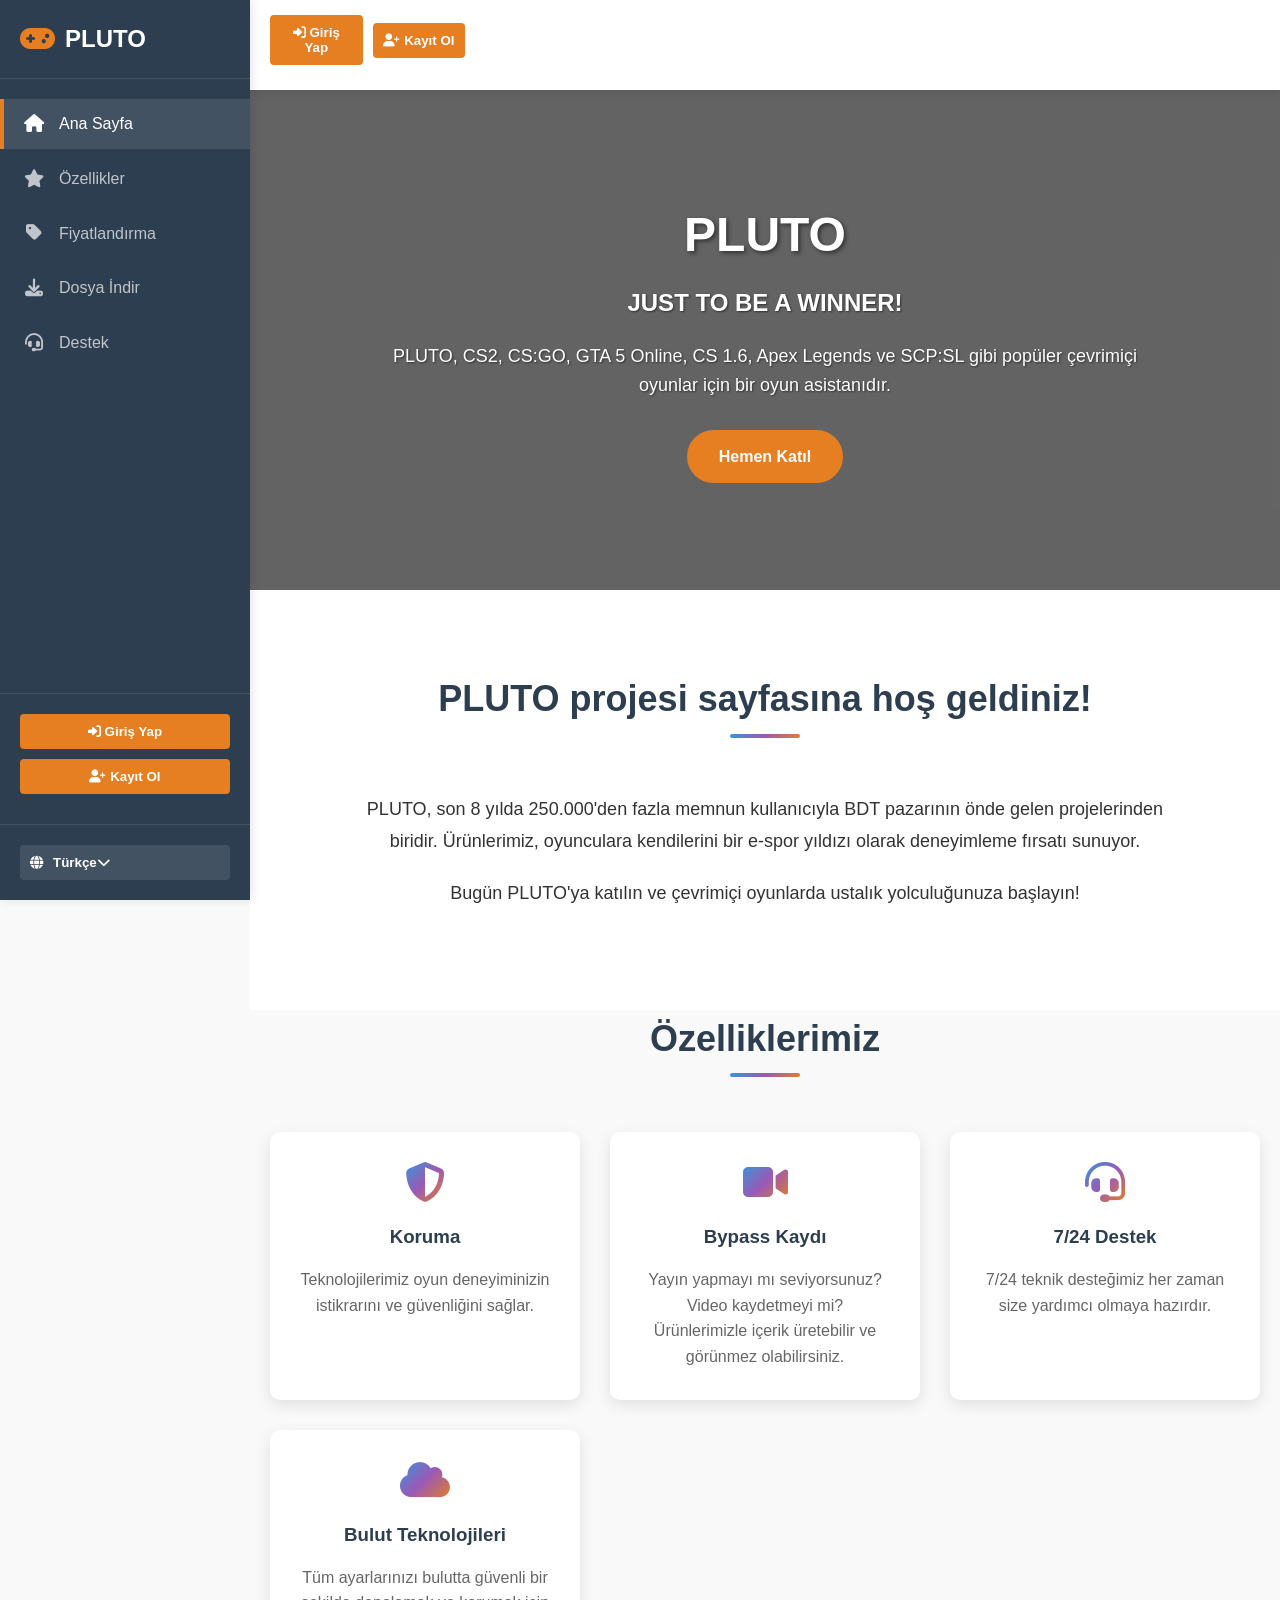
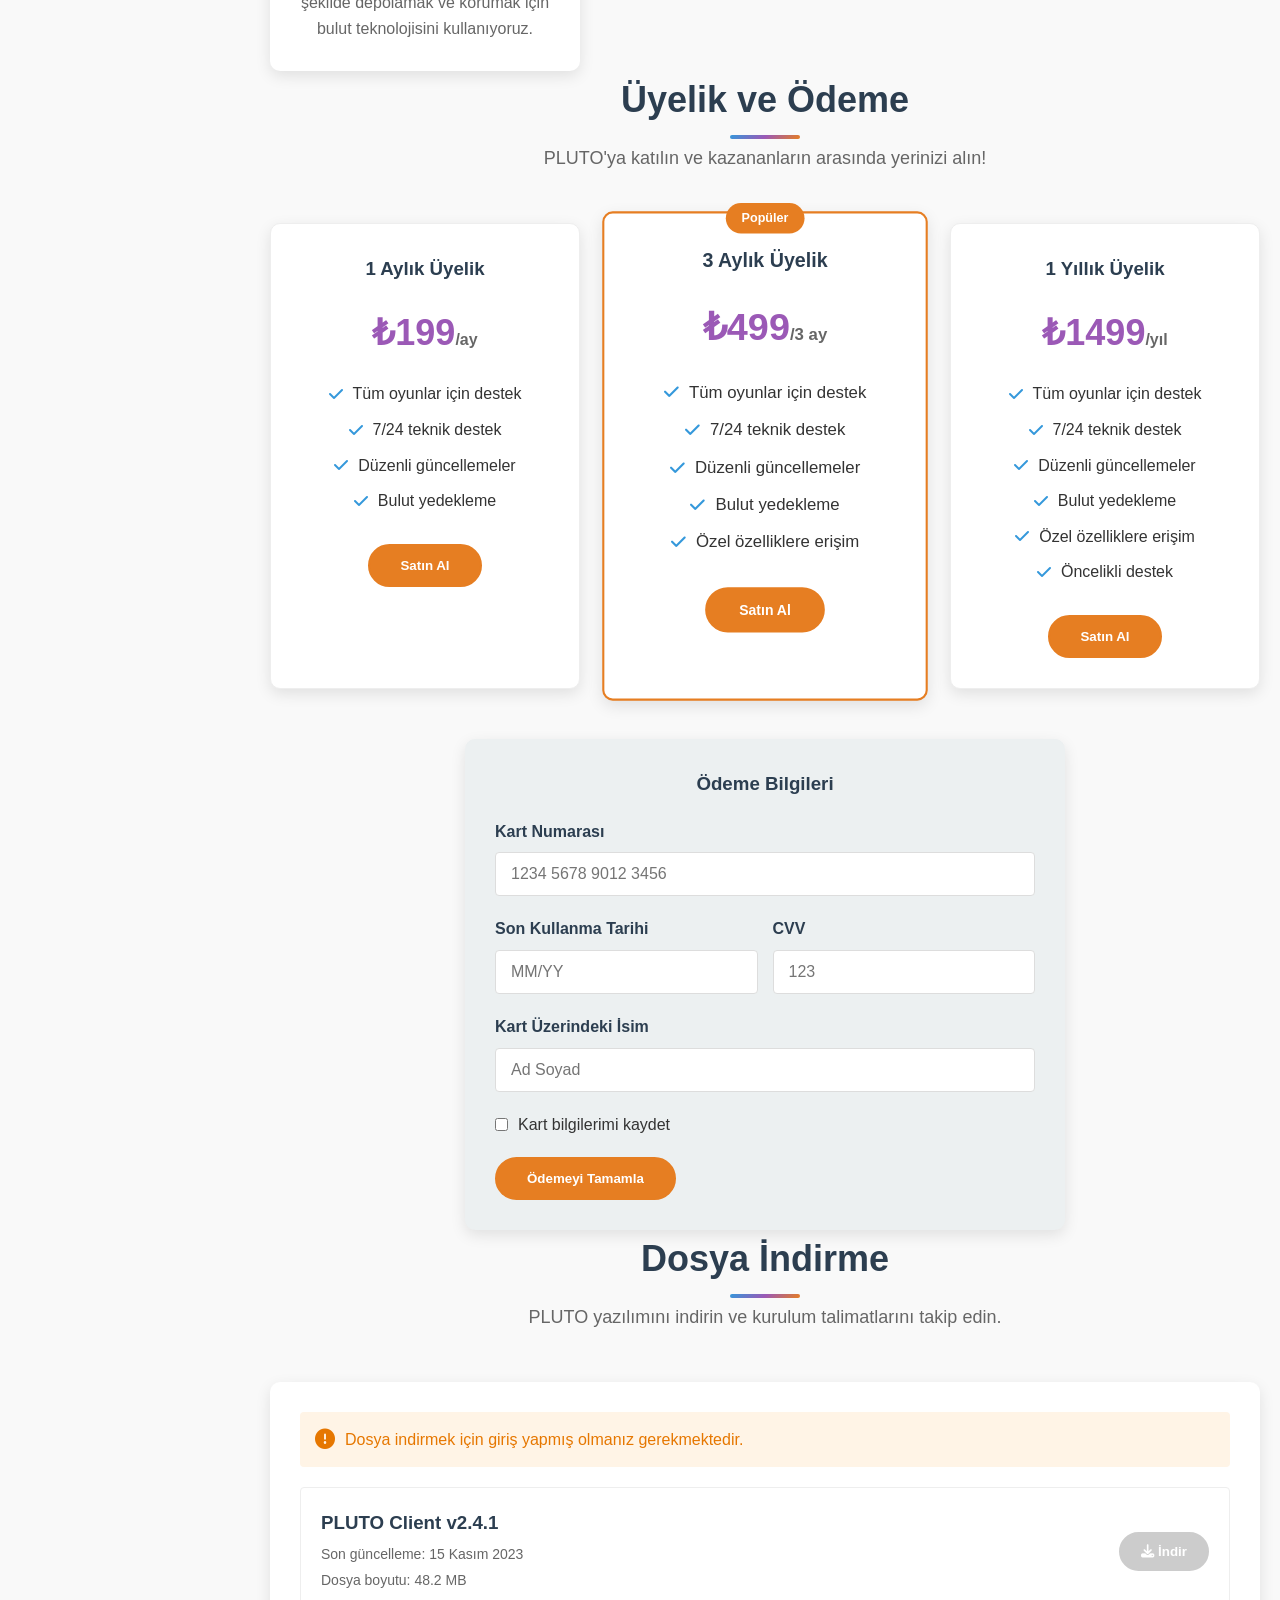
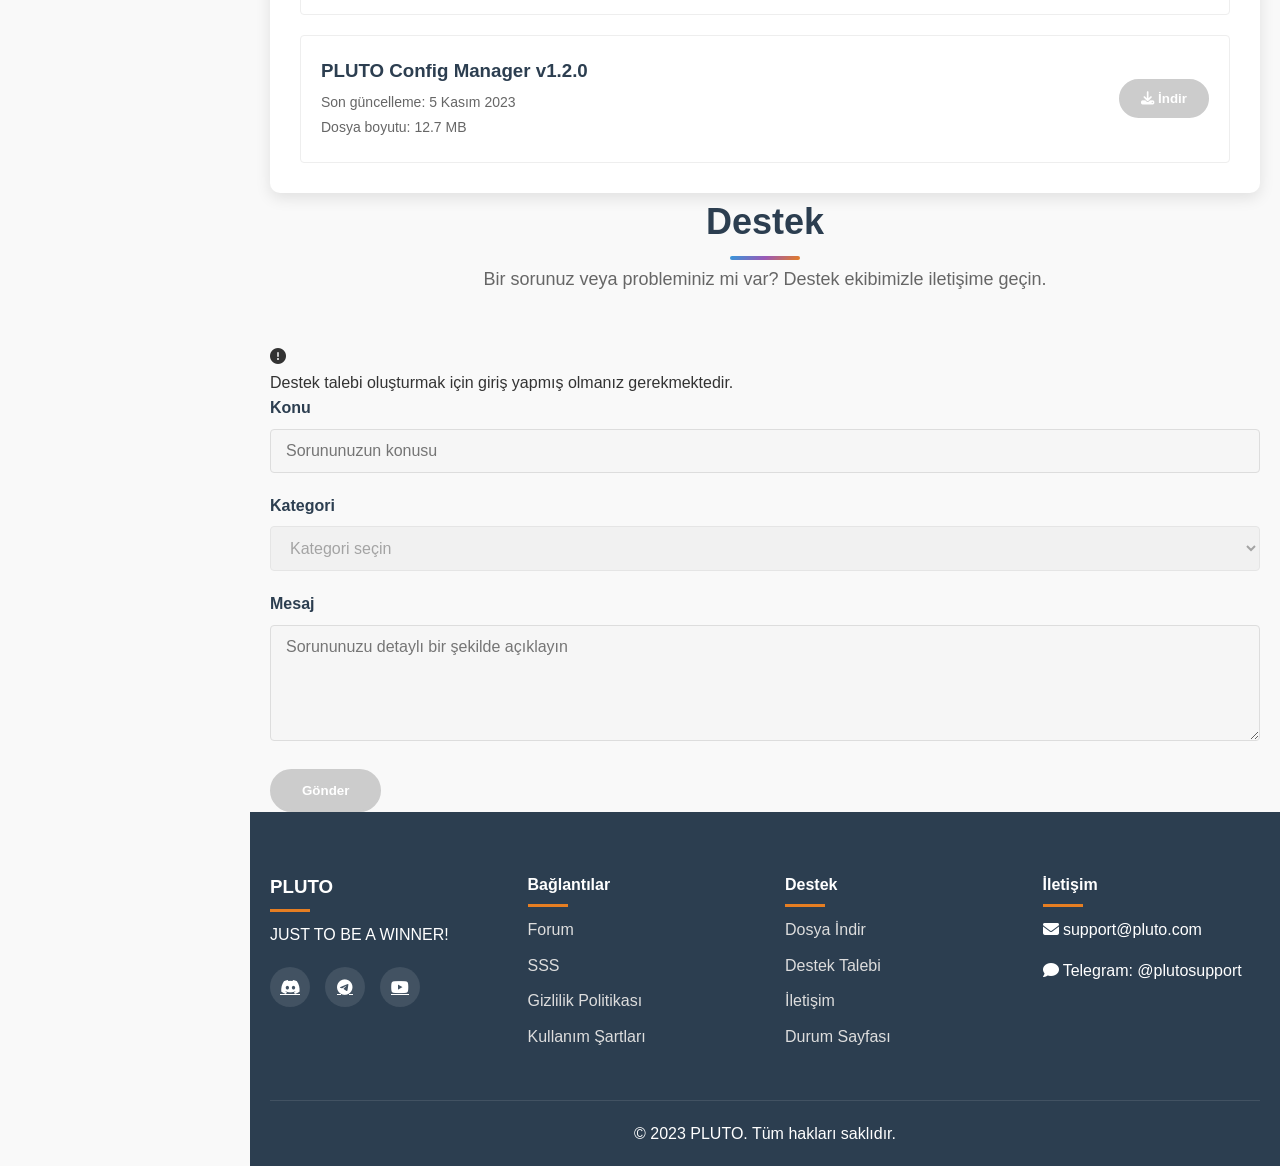
==== commit cabe9f86: "Update index.html" ====
--- a/index.html
+++ b/index.html
@@ -16,11 +16,11 @@
         </div>
         <nav class="sidebar-nav">
             <ul>
-                <li><a href="#home" class="active"><i class="fas fa-home"></i> <span class="nav-text">Ana Sayfa</span></a></li>
-                <li><a href="#features"><i class="fas fa-star"></i> <span class="nav-text">Özellikler</span></a></li>
-                <li><a href="#pricing"><i class="fas fa-tag"></i> <span class="nav-text">Fiyatlandırma</span></a></li>
-                <li><a href="#support"><i class="fas fa-download"></i> <span class="nav-text">Dosya İndir</span></a></li>
-                <li><a href="#support-ticket"><i class="fas fa-headset"></i> <span class="nav-text">Destek Talebi</span></a></li>
+                <li><a href="#home" class="active" data-page="home"><i class="fas fa-home"></i> <span class="nav-text">Ana Sayfa</span></a></li>
+                <li><a href="#features" data-page="features"><i class="fas fa-star"></i> <span class="nav-text">Özellikler</span></a></li>
+                <li><a href="#pricing" data-page="pricing"><i class="fas fa-tag"></i> <span class="nav-text">Fiyatlandırma</span></a></li>
+                <li><a href="#download" data-page="download" class="download-link"><i class="fas fa-download"></i> <span class="nav-text">Dosya İndir</span></a></li>
+                <li><a href="#support" data-page="support"><i class="fas fa-headset"></i> <span class="nav-text">Destek</span></a></li>
             </ul>
         </nav>
         <div class="auth-buttons">
@@ -66,208 +66,214 @@
             </div>
         </header>
 
-        <!-- Hero Section -->
-        <section id="home" class="hero">
-            <div class="container hero-content">
-                <h1>PLUTO</h1>
-                <h2>JUST TO BE A WINNER!</h2>
-                <p>PLUTO, CS2, CS:GO, GTA 5 Online, CS 1.6, Apex Legends ve SCP:SL gibi popüler çevrimiçi oyunlar için bir oyun asistanıdır.</p>
-                <a href="#pricing" class="btn">Hemen Katıl</a>
-            </div>
-        </section>
-
-        <!-- Welcome Section -->
-        <section class="welcome">
-            <div class="container">
-                <div class="section-title">
-                    <h2>PLUTO projesi sayfasına hoş geldiniz!</h2>
-                </div>
-                <div class="welcome-content">
-                    <p>PLUTO, son 8 yılda 250.000'den fazla memnun kullanıcıyla BDT pazarının önde gelen projelerinden biridir. Ürünlerimiz, oyunculara kendilerini bir e-spor yıldızı olarak deneyimleme fırsatı sunuyor.</p>
-                    <p>Bugün PLUTO'ya katılın ve çevrimiçi oyunlarda ustalık yolculuğunuza başlayın!</p>
-                </div>
-            </div>
-        </section>
-
-        <!-- Features Section -->
-        <section id="features" class="features">
-            <div class="container">
-                <div class="section-title">
-                    <h2>Özelliklerimiz</h2>
-                </div>
-                <div class="features-grid">
-                    <div class="feature-card">
-                        <i class="fas fa-shield-alt"></i>
-                        <h3>Koruma</h3>
-                        <p>Teknolojilerimiz oyun deneyiminizin istikrarını ve güvenliğini sağlar.</p>
-                    </div>
-                    <div class="feature-card">
-                        <i class="fas fa-video"></i>
-                        <h3>Bypass Kaydı</h3>
-                        <p>Yayın yapmayı mı seviyorsunuz? Video kaydetmeyi mi? Ürünlerimizle içerik üretebilir ve görünmez olabilirsiniz.</p>
-                    </div>
-                    <div class="feature-card">
-                        <i class="fas fa-headset"></i>
-                        <h3>7/24 Destek</h3>
-                        <p>7/24 teknik desteğimiz her zaman size yardımcı olmaya hazırdır.</p>
-                    </div>
-                    <div class="feature-card">
-                        <i class="fas fa-cloud"></i>
-                        <h3>Bulut Teknolojileri</h3>
-                        <p>Tüm ayarlarınızı bulutta güvenli bir şekilde depolamak ve korumak için bulut teknolojisini kullanıyoruz.</p>
-                    </div>
-                </div>
-            </div>
-        </section>
-
-        <!-- Pricing Section -->
-        <section id="pricing" class="payment">
-            <div class="container">
-                <div class="section-title">
-                    <h2>Üyelik ve Ödeme</h2>
-                    <p>PLUTO'ya katılın ve kazananların arasında yerinizi alın!</p>
-                </div>
-                <div class="pricing-cards">
-                    <div class="pricing-card">
-                        <h3>1 Aylık Üyelik</h3>
-                        <div class="price">₺199<span>/ay</span></div>
-                        <ul>
-                            <li><i class="fas fa-check"></i> Tüm oyunlar için destek</li>
-                            <li><i class="fas fa-check"></i> 7/24 teknik destek</li>
-                            <li><i class="fas fa-check"></i> Düzenli güncellemeler</li>
-                            <li><i class="fas fa-check"></i> Bulut yedekleme</li>
-                        </ul>
-                        <button class="btn">Satın Al</button>
-                    </div>
-                    <div class="pricing-card featured">
-                        <div class="popular">Popüler</div>
-                        <h3>3 Aylık Üyelik</h3>
-                        <div class="price">₺499<span>/3 ay</span></div>
-                        <ul>
-                            <li><i class="fas fa-check"></i> Tüm oyunlar için destek</li>
-                            <li><i class="fas fa-check"></i> 7/24 teknik destek</li>
-                            <li><i class="fas fa-check"></i> Düzenli güncellemeler</li>
-                            <li><i class="fas fa-check"></i> Bulut yedekleme</li>
-                            <li><i class="fas fa-check"></i> Özel özelliklere erişim</li>
-                        </ul>
-                        <button class="btn">Satın Al</button>
-                    </div>
-                    <div class="pricing-card">
-                        <h3>1 Yıllık Üyelik</h3>
-                        <div class="price">₺1499<span>/yıl</span></div>
-                        <ul>
-                            <li><i class="fas fa-check"></i> Tüm oyunlar için destek</li>
-                            <li><i class="fas fa-check"></i> 7/24 teknik destek</li>
-                            <li><i class="fas fa-check"></i> Düzenli güncellemeler</li>
-                            <li><i class="fas fa-check"></i> Bulut yedekleme</li>
-                            <li><i class="fas fa-check"></i> Özel özelliklere erişim</li>
-                            <li><i class="fas fa-check"></i> Öncelikli destek</li>
-                        </ul>
-                        <button class="btn">Satın Al</button>
-                    </div>
-                </div>
-
-                <div class="payment-form">
-                    <h3>Ödeme Bilgileri</h3>
-                    <form id="paymentForm">
-                        <div class="form-group">
-                            <label for="cardNumber">Kart Numarası</label>
-                            <input type="text" id="cardNumber" placeholder="1234 5678 9012 3456" required>
-                        </div>
-                        <div class="form-row">
+        <!-- Page Content -->
+        <div class="page-content">
+            <!-- Home Page -->
+            <section id="home-page" class="page active">
+                <!-- Hero Section -->
+                <div class="hero">
+                    <div class="container hero-content">
+                        <h1>PLUTO</h1>
+                        <h2>JUST TO BE A WINNER!</h2>
+                        <p>PLUTO, CS2, CS:GO, GTA 5 Online, CS 1.6, Apex Legends ve SCP:SL gibi popüler çevrimiçi oyunlar için bir oyun asistanıdır.</p>
+                        <a href="#pricing" class="btn">Hemen Katıl</a>
+                    </div>
+                </div>
+
+                <!-- Welcome Section -->
+                <div class="welcome">
+                    <div class="container">
+                        <div class="section-title">
+                            <h2>PLUTO projesi sayfasına hoş geldiniz!</h2>
+                        </div>
+                        <div class="welcome-content">
+                            <p>PLUTO, son 8 yılda 250.000'den fazla memnun kullanıcıyla BDT pazarının önde gelen projelerinden biridir. Ürünlerimiz, oyunculara kendilerini bir e-spor yıldızı olarak deneyimleme fırsatı sunuyor.</p>
+                            <p>Bugün PLUTO'ya katılın ve çevrimiçi oyunlarda ustalık yolculuğunuza başlayın!</p>
+                        </div>
+                    </div>
+                </div>
+            </section>
+
+            <!-- Features Page -->
+            <section id="features-page" class="page">
+                <div class="container">
+                    <div class="section-title">
+                        <h2>Özelliklerimiz</h2>
+                    </div>
+                    <div class="features-grid">
+                        <div class="feature-card">
+                            <i class="fas fa-shield-alt"></i>
+                            <h3>Koruma</h3>
+                            <p>Teknolojilerimiz oyun deneyiminizin istikrarını ve güvenliğini sağlar.</p>
+                        </div>
+                        <div class="feature-card">
+                            <i class="fas fa-video"></i>
+                            <h3>Bypass Kaydı</h3>
+                            <p>Yayın yapmayı mı seviyorsunuz? Video kaydetmeyi mi? Ürünlerimizle içerik üretebilir ve görünmez olabilirsiniz.</p>
+                        </div>
+                        <div class="feature-card">
+                            <i class="fas fa-headset"></i>
+                            <h3>7/24 Destek</h3>
+                            <p>7/24 teknik desteğimiz her zaman size yardımcı olmaya hazırdır.</p>
+                        </div>
+                        <div class="feature-card">
+                            <i class="fas fa-cloud"></i>
+                            <h3>Bulut Teknolojileri</h3>
+                            <p>Tüm ayarlarınızı bulutta güvenli bir şekilde depolamak ve korumak için bulut teknolojisini kullanıyoruz.</p>
+                        </div>
+                    </div>
+                </div>
+            </section>
+
+            <!-- Pricing Page -->
+            <section id="pricing-page" class="page">
+                <div class="container">
+                    <div class="section-title">
+                        <h2>Üyelik ve Ödeme</h2>
+                        <p>PLUTO'ya katılın ve kazananların arasında yerinizi alın!</p>
+                    </div>
+                    <div class="pricing-cards">
+                        <div class="pricing-card">
+                            <h3>1 Aylık Üyelik</h3>
+                            <div class="price">₺199<span>/ay</span></div>
+                            <ul>
+                                <li><i class="fas fa-check"></i> Tüm oyunlar için destek</li>
+                                <li><i class="fas fa-check"></i> 7/24 teknik destek</li>
+                                <li><i class="fas fa-check"></i> Düzenli güncellemeler</li>
+                                <li><i class="fas fa-check"></i> Bulut yedekleme</li>
+                            </ul>
+                            <button class="btn">Satın Al</button>
+                        </div>
+                        <div class="pricing-card featured">
+                            <div class="popular">Popüler</div>
+                            <h3>3 Aylık Üyelik</h3>
+                            <div class="price">₺499<span>/3 ay</span></div>
+                            <ul>
+                                <li><i class="fas fa-check"></i> Tüm oyunlar için destek</li>
+                                <li><i class="fas fa-check"></i> 7/24 teknik destek</li>
+                                <li><i class="fas fa-check"></i> Düzenli güncellemeler</li>
+                                <li><i class="fas fa-check"></i> Bulut yedekleme</li>
+                                <li><i class="fas fa-check"></i> Özel özelliklere erişim</li>
+                            </ul>
+                            <button class="btn">Satın Al</button>
+                        </div>
+                        <div class="pricing-card">
+                            <h3>1 Yıllık Üyelik</h3>
+                            <div class="price">₺1499<span>/yıl</span></div>
+                            <ul>
+                                <li><i class="fas fa-check"></i> Tüm oyunlar için destek</li>
+                                <li><i class="fas fa-check"></i> 7/24 teknik destek</li>
+                                <li><i class="fas fa-check"></i> Düzenli güncellemeler</li>
+                                <li><i class="fas fa-check"></i> Bulut yedekleme</li>
+                                <li><i class="fas fa-check"></i> Özel özelliklere erişim</li>
+                                <li><i class="fas fa-check"></i> Öncelikli destek</li>
+                            </ul>
+                            <button class="btn">Satın Al</button>
+                        </div>
+                    </div>
+
+                    <div class="payment-form">
+                        <h3>Ödeme Bilgileri</h3>
+                        <form id="paymentForm">
                             <div class="form-group">
-                                <label for="expiryDate">Son Kullanma Tarihi</label>
-                                <input type="text" id="expiryDate" placeholder="MM/YY" required>
+                                <label for="cardNumber">Kart Numarası</label>
+                                <input type="text" id="cardNumber" placeholder="1234 5678 9012 3456" required>
+                            </div>
+                            <div class="form-row">
+                                <div class="form-group">
+                                    <label for="expiryDate">Son Kullanma Tarihi</label>
+                                    <input type="text" id="expiryDate" placeholder="MM/YY" required>
+                                </div>
+                                <div class="form-group">
+                                    <label for="cvv">CVV</label>
+                                    <input type="text" id="cvv" placeholder="123" required>
+                                </div>
                             </div>
                             <div class="form-group">
-                                <label for="cvv">CVV</label>
-                                <input type="text" id="cvv" placeholder="123" required>
-                            </div>
-                        </div>
-                        <div class="form-group">
-                            <label for="cardName">Kart Üzerindeki İsim</label>
-                            <input type="text" id="cardName" placeholder="Ad Soyad" required>
-                        </div>
-                        <div class="form-check">
-                            <input type="checkbox" id="saveCard">
-                            <label for="saveCard">Kart bilgilerimi kaydet</label>
-                        </div>
-                        <button type="submit" class="btn">Ödemeyi Tamamla</button>
-                    </form>
-                </div>
-            </div>
-        </section>
-
-        <!-- Support Section -->
-        <section id="support" class="download">
-            <div class="container">
-                <div class="section-title">
-                    <h2>Dosya İndirme</h2>
-                    <p>PLUTO yazılımını indirin ve kurulum talimatlarını takip edin.</p>
-                </div>
-                <div class="download-content">
-                    <div class="download-notice">
-                        <i class="fas fa-exclamation-circle"></i>
-                        <p>Dosya indirmek için giriş yapmış olmanız gerekmektedir.</p>
-                    </div>
-                    <div class="download-items">
-                        <div class="download-item">
-                            <div class="download-info">
-                                <h3>PLUTO Client v2.4.1</h3>
-                                <p>Son güncelleme: 15 Kasım 2023</p>
-                                <p>Dosya boyutu: 48.2 MB</p>
-                            </div>
-                            <button class="btn download-btn" disabled><i class="fas fa-download"></i> İndir</button>
-                        </div>
-                        <div class="download-item">
-                            <div class="download-info">
-                                <h3>PLUTO Config Manager v1.2.0</h3>
-                                <p>Son güncelleme: 5 Kasım 2023</p>
-                                <p>Dosya boyutu: 12.7 MB</p>
-                            </div>
-                            <button class="btn download-btn" disabled><i class="fas fa-download"></i> İndir</button>
-                        </div>
-                    </div>
-                </div>
-            </div>
-        </section>
-
-        <!-- Support Ticket Section -->
-        <section id="support-ticket" class="support-ticket">
-            <div class="container">
-                <div class="section-title">
-                    <h2>Destek Talebi</h2>
-                    <p>Bir sorunuz veya probleminiz mi var? Destek ekibimizle iletişime geçin.</p>
-                </div>
-                <div class="ticket-content">
-                    <div class="ticket-notice">
-                        <i class="fas fa-exclamation-circle"></i>
-                        <p>Destek talebi oluşturmak için giriş yapmış olmanız gerekmektedir.</p>
-                    </div>
-                    <form id="ticketForm" class="ticket-form">
-                        <div class="form-group">
-                            <label for="ticketSubject">Konu</label>
-                            <input type="text" id="ticketSubject" placeholder="Sorununuzun konusu" required disabled>
-                        </div>
-                        <div class="form-group">
-                            <label for="ticketCategory">Kategori</label>
-                            <select id="ticketCategory" required disabled>
-                                <option value="">Kategori seçin</option>
-                                <option value="technical">Teknik Sorun</option>
-                                <option value="billing">Fatura ve Ödeme</option>
-                                <option value="account">Hesap Sorunu</option>
-                                <option value="other">Diğer</option>
-                            </select>
-                        </div>
-                        <div class="form-group">
-                            <label for="ticketMessage">Mesaj</label>
-                            <textarea id="ticketMessage" rows="5" placeholder="Sorununuzu detaylı bir şekilde açıklayın" required disabled></textarea>
-                        </div>
-                        <button type="submit" class="btn" disabled>Gönder</button>
-                    </form>
-                </div>
-            </div>
-        </section>
+                                <label for="cardName">Kart Üzerindeki İsim</label>
+                                <input type="text" id="cardName" placeholder="Ad Soyad" required>
+                            </div>
+                            <div class="form-check">
+                                <input type="checkbox" id="saveCard">
+                                <label for="saveCard">Kart bilgilerimi kaydet</label>
+                            </div>
+                            <button type="submit" class="btn">Ödemeyi Tamamla</button>
+                        </form>
+                    </div>
+                </div>
+            </section>
+
+            <!-- Download Page -->
+            <section id="download-page" class="page">
+                <div class="container">
+                    <div class="section-title">
+                        <h2>Dosya İndirme</h2>
+                        <p>PLUTO yazılımını indirin ve kurulum talimatlarını takip edin.</p>
+                    </div>
+                    <div class="download-content">
+                        <div class="download-notice">
+                            <i class="fas fa-exclamation-circle"></i>
+                            <p>Dosya indirmek için giriş yapmış olmanız gerekmektedir.</p>
+                        </div>
+                        <div class="download-items">
+                            <div class="download-item">
+                                <div class="download-info">
+                                    <h3>PLUTO Client v2.4.1</h3>
+                                    <p>Son güncelleme: 15 Kasım 2023</p>
+                                    <p>Dosya boyutu: 48.2 MB</p>
+                                </div>
+                                <button class="btn download-btn" disabled><i class="fas fa-download"></i> İndir</button>
+                            </div>
+                            <div class="download-item">
+                                <div class="download-info">
+                                    <h3>PLUTO Config Manager v1.2.0</h3>
+                                    <p>Son güncelleme: 5 Kasım 2023</p>
+                                    <p>Dosya boyutu: 12.7 MB</p>
+                                </div>
+                                <button class="btn download-btn" disabled><i class="fas fa-download"></i> İndir</button>
+                            </div>
+                        </div>
+                    </div>
+                </div>
+            </section>
+
+            <!-- Support Page -->
+            <section id="support-page" class="page">
+                <div class="container">
+                    <div class="section-title">
+                        <h2>Destek</h2>
+                        <p>Bir sorunuz veya probleminiz mi var? Destek ekibimizle iletişime geçin.</p>
+                    </div>
+                    <div class="support-content">
+                        <div class="support-notice">
+                            <i class="fas fa-exclamation-circle"></i>
+                            <p>Destek talebi oluşturmak için giriş yapmış olmanız gerekmektedir.</p>
+                        </div>
+                        <form id="supportForm" class="support-form">
+                            <div class="form-group">
+                                <label for="supportSubject">Konu</label>
+                                <input type="text" id="supportSubject" placeholder="Sorununuzun konusu" required disabled>
+                            </div>
+                            <div class="form-group">
+                                <label for="supportCategory">Kategori</label>
+                                <select id="supportCategory" required disabled>
+                                    <option value="">Kategori seçin</option>
+                                    <option value="technical">Teknik Sorun</option>
+                                    <option value="billing">Fatura ve Ödeme</option>
+                                    <option value="account">Hesap Sorunu</option>
+                                    <option value="other">Diğer</option>
+                                </select>
+                            </div>
+                            <div class="form-group">
+                                <label for="supportMessage">Mesaj</label>
+                                <textarea id="supportMessage" rows="5" placeholder="Sorununuzu detaylı bir şekilde açıklayın" required disabled></textarea>
+                            </div>
+                            <button type="submit" class="btn" disabled>Gönder</button>
+                        </form>
+                    </div>
+                </div>
+            </section>
+        </div>
 
         <!-- Footer -->
         <footer>
@@ -294,8 +300,8 @@
                     <div class="footer-section">
                         <h4>Destek</h4>
                         <ul>
-                            <li><a href="#support">Dosya İndir</a></li>
-                            <li><a href="#support-ticket">Destek Talebi</a></li>
+                            <li><a href="#download" class="footer-download-link">Dosya İndir</a></li>
+                            <li><a href="#support">Destek Talebi</a></li>
                             <li><a href="#">İletişim</a></li>
                             <li><a href="#">Durum Sayfası</a></li>
                         </ul>
--- a/style.css
+++ b/style.css
@@ -5,6 +5,8 @@
     --dark: #2c3e50;
     --light: #ecf0f1;
     --gradient: linear-gradient(135deg, var(--blue), var(--purple), var(--orange));
+    --sidebar-width: 250px;
+    --sidebar-collapsed: 70px;
 }
 
 * {
@@ -18,6 +20,7 @@
     background-color: #f9f9f9;
     color: #333;
     line-height: 1.6;
+    display: flex;
 }
 
 .container {
@@ -27,105 +30,244 @@
     padding: 0 20px;
 }
 
-/* Header Styles */
-header {
-    background: var(--gradient);
-    color: white;
-    padding: 15px 0;
-    position: sticky;
+/* Sidebar Styles */
+.sidebar {
+    width: var(--sidebar-width);
+    background: var(--dark);
+    color: white;
+    height: 100vh;
+    position: fixed;
+    left: 0;
     top: 0;
+    display: flex;
+    flex-direction: column;
+    transition: width 0.3s;
     z-index: 1000;
-    box-shadow: 0 2px 10px rgba(0, 0, 0, 0.2);
-}
-
-.header-content {
-    display: flex;
-    justify-content: space-between;
-    align-items: center;
+    box-shadow: 2px 0 10px rgba(0, 0, 0, 0.1);
 }
 
 .logo {
-    font-size: 28px;
+    padding: 20px;
+    font-size: 24px;
     font-weight: 800;
     display: flex;
     align-items: center;
+    border-bottom: 1px solid rgba(255, 255, 255, 0.1);
 }
 
 .logo i {
     margin-right: 10px;
     color: var(--orange);
-}
-
-/* Navigation */
-nav ul {
-    display: flex;
+    font-size: 28px;
+}
+
+.sidebar-nav {
+    flex: 1;
+    padding: 20px 0;
+}
+
+.sidebar-nav ul {
     list-style: none;
 }
 
-nav ul li {
-    margin-left: 20px;
-}
-
-nav ul li a {
-    color: white;
+.sidebar-nav ul li {
+    margin-bottom: 5px;
+}
+
+.sidebar-nav ul li a {
+    display: flex;
+    align-items: center;
+    color: rgba(255, 255, 255, 0.7);
     text-decoration: none;
+    padding: 12px 20px;
+    transition: all 0.3s;
+    border-left: 4px solid transparent;
+}
+
+.sidebar-nav ul li a:hover,
+.sidebar-nav ul li a.active {
+    color: white;
+    background: rgba(255, 255, 255, 0.1);
+    border-left-color: var(--orange);
+}
+
+.sidebar-nav ul li a i {
+    margin-right: 15px;
+    font-size: 18px;
+    width: 20px;
+    text-align: center;
+}
+
+.auth-buttons {
+    padding: 20px;
+    border-top: 1px solid rgba(255, 255, 255, 0.1);
+}
+
+.auth-btn {
+    display: block;
+    width: 100%;
+    background: var(--orange);
+    color: white;
+    border: none;
+    padding: 10px;
+    border-radius: 4px;
+    margin-bottom: 10px;
+    cursor: pointer;
     font-weight: 600;
-    padding: 5px 10px;
+    transition: background 0.3s;
+    text-align: center;
+}
+
+.auth-btn:hover {
+    background: #d35400;
+}
+
+.language-selector {
+    padding: 20px;
+    border-top: 1px solid rgba(255, 255, 255, 0.1);
+    position: relative;
+}
+
+.language-btn {
+    display: flex;
+    align-items: center;
+    width: 100%;
+    background: rgba(255, 255, 255, 0.1);
+    color: white;
+    border: none;
+    padding: 10px;
     border-radius: 4px;
+    cursor: pointer;
+    font-weight: 600;
     transition: background 0.3s;
 }
 
-nav ul li a:hover {
-    background: rgba(255, 255, 255, 0.2);
-}
-
-/* Language Selector */
-.language-selector {
-    position: relative;
-    display: inline-block;
-}
-
-.language-btn {
-    background: rgba(255, 255, 255, 0.2);
+.language-btn i {
+    margin-right: 10px;
+}
+
+.language-dropdown {
+    display: none;
+    position: absolute;
+    bottom: 70px;
+    left: 20px;
+    right: 20px;
+    background: white;
+    box-shadow: 0 5px 15px rgba(0,0,0,0.2);
+    z-index: 1;
+    border-radius: 4px;
+    overflow: hidden;
+}
+
+.language-dropdown a {
+    color: var(--dark);
+    padding: 12px 15px;
+    text-decoration: none;
+    display: flex;
+    align-items: center;
+    transition: background 0.3s;
+}
+
+.language-dropdown a i {
+    margin-right: 10px;
+    color: var(--purple);
+}
+
+.language-dropdown a:hover {
+    background: var(--light);
+}
+
+.language-selector:hover .language-dropdown {
+    display: block;
+}
+
+/* Main Content */
+.main-content {
+    flex: 1;
+    margin-left: var(--sidebar-width);
+    transition: margin-left 0.3s;
+}
+
+/* Header */
+header {
+    background: white;
+    padding: 15px 0;
+    box-shadow: 0 2px 10px rgba(0, 0, 0, 0.1);
+    position: sticky;
+    top: 0;
+    z-index: 900;
+}
+
+.header-content {
+    display: flex;
+    justify-content: space-between;
+    align-items: center;
+    padding: 0 20px;
+}
+
+.sidebar-toggle {
+    display: none;
+    background: none;
     border: none;
-    color: white;
+    font-size: 20px;
+    cursor: pointer;
+    color: var(--dark);
+}
+
+.user-section {
+    display: flex;
+    align-items: center;
+    gap: 10px;
+}
+
+.user-btn {
+    display: flex;
+    align-items: center;
+    background: var(--light);
+    border: none;
     padding: 8px 15px;
     border-radius: 4px;
     cursor: pointer;
-    display: flex;
-    align-items: center;
     font-weight: 600;
-}
-
-.language-btn i {
-    margin-left: 5px;
-}
-
-.language-dropdown {
+    color: var(--dark);
+}
+
+.user-btn i {
+    margin-right: 8px;
+}
+
+.user-dropdown {
     display: none;
     position: absolute;
-    right: 0;
+    right: 20px;
+    top: 50px;
     background: white;
-    min-width: 160px;
-    box-shadow: 0 8px 16px rgba(0,0,0,0.2);
+    min-width: 200px;
+    box-shadow: 0 5px 15px rgba(0,0,0,0.2);
     z-index: 1;
     border-radius: 4px;
     overflow: hidden;
 }
 
-.language-dropdown a {
+.user-dropdown a {
+    display: flex;
+    align-items: center;
+    padding: 12px 15px;
     color: var(--dark);
-    padding: 12px 16px;
     text-decoration: none;
-    display: block;
     transition: background 0.3s;
 }
 
-.language-dropdown a:hover {
+.user-dropdown a i {
+    margin-right: 10px;
+    color: var(--purple);
+}
+
+.user-dropdown a:hover {
     background: var(--light);
 }
 
-.language-selector:hover .language-dropdown {
+.user-menu:hover .user-dropdown {
     display: block;
 }
 
@@ -191,6 +333,17 @@
 .btn:hover {
     background: transparent;
     color: var(--orange);
+}
+
+.btn:disabled {
+    background: #ccc;
+    border-color: #ccc;
+    cursor: not-allowed;
+}
+
+.btn:disabled:hover {
+    color: white;
+    background: #ccc;
 }
 
 /* Welcome Section */
@@ -224,6 +377,11 @@
     border-radius: 2px;
 }
 
+.section-title p {
+    font-size: 18px;
+    color: #666;
+}
+
 .welcome-content {
     max-width: 800px;
     margin: 0 auto;
@@ -279,74 +437,17 @@
     color: #666;
 }
 
-/* Testimonials */
-.testimonials {
+/* Pricing Section */
+.payment {
     padding: 80px 0;
     background: white;
 }
 
-.testimonial-grid {
+.pricing-cards {
     display: grid;
     grid-template-columns: repeat(auto-fit, minmax(300px, 1fr));
     gap: 30px;
-}
-
-.testimonial-card {
-    background: var(--light);
-    padding: 30px;
-    border-radius: 10px;
-    box-shadow: 0 5px 15px rgba(0, 0, 0, 0.1);
-}
-
-.testimonial-card p {
-    font-style: italic;
-    margin-bottom: 20px;
-    position: relative;
-}
-
-.testimonial-card p::before {
-    content: '"';
-    font-size: 60px;
-    color: var(--purple);
-    opacity: 0.2;
-    position: absolute;
-    top: -20px;
-    left: -10px;
-}
-
-.testimonial-author {
-    display: flex;
-    align-items: center;
-}
-
-.author-info h4 {
-    color: var(--dark);
-    margin-bottom: 5px;
-}
-
-.author-info p {
-    color: #666;
-    font-style: normal;
-    margin: 0;
-}
-
-/* Payment Section */
-.payment {
-    padding: 80px 0;
-    background: var(--light);
-}
-
-.payment-content {
-    display: grid;
-    grid-template-columns: 2fr 1fr;
-    gap: 40px;
-    margin-top: 50px;
-}
-
-.pricing-cards {
-    display: grid;
-    grid-template-columns: repeat(auto-fit, minmax(250px, 1fr));
-    gap: 20px;
+    margin-bottom: 50px;
 }
 
 .pricing-card {
@@ -357,6 +458,7 @@
     text-align: center;
     position: relative;
     transition: transform 0.3s;
+    border: 1px solid #eee;
 }
 
 .pricing-card:hover {
@@ -411,6 +513,7 @@
     margin-bottom: 10px;
     display: flex;
     align-items: center;
+    justify-content: center;
 }
 
 .pricing-card ul li i {
@@ -419,10 +522,12 @@
 }
 
 .payment-form {
-    background: white;
+    background: var(--light);
     padding: 30px;
     border-radius: 10px;
     box-shadow: 0 5px 15px rgba(0, 0, 0, 0.1);
+    max-width: 600px;
+    margin: 0 auto;
 }
 
 .payment-form h3 {
@@ -448,7 +553,9 @@
     color: var(--dark);
 }
 
-.form-group input {
+.form-group input,
+.form-group select,
+.form-group textarea {
     width: 100%;
     padding: 12px 15px;
     border: 1px solid #ddd;
@@ -457,7 +564,9 @@
     transition: border 0.3s;
 }
 
-.form-group input:focus {
+.form-group input:focus,
+.form-group select:focus,
+.form-group textarea:focus {
     border-color: var(--blue);
     outline: none;
 }
@@ -469,20 +578,98 @@
 }
 
 .form-check input {
+    width: auto;
     margin-right: 10px;
 }
 
 /* Download Section */
 .download {
     padding: 80px 0;
+    background: var(--light);
+}
+
+.download-content {
     background: white;
-    text-align: center;
-}
-
-.download-content p {
-    max-width: 800px;
-    margin: 0 auto 20px;
-    font-size: 18px;
+    padding: 30px;
+    border-radius: 10px;
+    box-shadow: 0 5px 15px rgba(0, 0, 0, 0.1);
+}
+
+.download-notice {
+    display: flex;
+    align-items: center;
+    background: #fff4e6;
+    padding: 15px;
+    border-radius: 4px;
+    margin-bottom: 20px;
+    color: #e67700;
+}
+
+.download-notice i {
+    margin-right: 10px;
+    font-size: 20px;
+}
+
+.download-items {
+    display: grid;
+    gap: 20px;
+}
+
+.download-item {
+    display: flex;
+    justify-content: space-between;
+    align-items: center;
+    padding: 20px;
+    border: 1px solid #eee;
+    border-radius: 4px;
+}
+
+.download-info h3 {
+    margin-bottom: 5px;
+    color: var(--dark);
+}
+
+.download-info p {
+    color: #666;
+    margin-bottom: 3px;
+    font-size: 14px;
+}
+
+.download-btn {
+    padding: 10px 20px;
+}
+
+/* Support Ticket Section */
+.support-ticket {
+    padding: 80px 0;
+    background: white;
+}
+
+.ticket-content {
+    background: var(--light);
+    padding: 30px;
+    border-radius: 10px;
+    box-shadow: 0 5px 15px rgba(0, 0, 0, 0.1);
+}
+
+.ticket-notice {
+    display: flex;
+    align-items: center;
+    background: #fff4e6;
+    padding: 15px;
+    border-radius: 4px;
+    margin-bottom: 20px;
+    color: #e67700;
+}
+
+.ticket-notice i {
+    margin-right: 10px;
+    font-size: 20px;
+}
+
+.ticket-form {
+    max-width: 600px;
+    margin: 0 auto;
 }
 
 /* Footer */
@@ -568,28 +755,216 @@
     border-top: 1px solid rgba(255, 255, 255, 0.1);
 }
 
+/* Modal Styles */
+.modal {
+    display: none;
+    position: fixed;
+    z-index: 1000;
+    left: 0;
+    top: 0;
+    width: 100%;
+    height: 100%;
+    background-color: rgba(0, 0, 0, 0.5);
+    animation: fadeIn 0.3s;
+}
+
+@keyframes fadeIn {
+    from { opacity: 0; }
+    to { opacity: 1; }
+}
+
+.modal-content {
+    background-color: white;
+    margin: 5% auto;
+    padding: 0;
+    border-radius: 8px;
+    width: 100%;
+    max-width: 400px;
+    box-shadow: 0 5px 15px rgba(0, 0, 0, 0.3);
+    animation: slideIn 0.3s;
+}
+
+@keyframes slideIn {
+    from { transform: translateY(-50px); opacity: 0; }
+    to { transform: translateY(0); opacity: 1; }
+}
+
+.modal-header {
+    padding: 15px 20px;
+    background: var(--gradient);
+    color: white;
+    border-top-left-radius: 8px;
+    border-top-right-radius: 8px;
+    display: flex;
+    justify-content: space-between;
+    align-items: center;
+}
+
+.modal-header h2 {
+    margin: 0;
+    font-size: 20px;
+}
+
+.close {
+    color: white;
+    font-size: 24px;
+    font-weight: bold;
+    cursor: pointer;
+}
+
+.close:hover {
+    color: #eee;
+}
+
+.modal-body {
+    padding: 20px;
+}
+
+.form-options {
+    display: flex;
+    justify-content: space-between;
+    align-items: center;
+    margin-bottom: 20px;
+}
+
+.forgot-password {
+    color: var(--blue);
+    text-decoration: none;
+    font-size: 14px;
+}
+
+.forgot-password:hover {
+    text-decoration: underline;
+}
+
+.auth-divider {
+    display: flex;
+    align-items: center;
+    margin: 20px 0;
+    color: #666;
+}
+
+.auth-divider::before,
+.auth-divider::after {
+    content: '';
+    flex: 1;
+    height: 1px;
+    background: #ddd;
+}
+
+.auth-divider span {
+    padding: 0 15px;
+}
+
+.social-auth {
+    display: grid;
+    gap: 10px;
+}
+
+.social-btn {
+    display: flex;
+    align-items: center;
+    justify-content: center;
+    padding: 12px;
+    border: 1px solid #ddd;
+    border-radius: 4px;
+    background: white;
+    cursor: pointer;
+    font-weight: 600;
+    transition: background 0.3s;
+}
+
+.social-btn i {
+    margin-right: 10px;
+}
+
+.google-btn:hover {
+    background: #f5f5f5;
+}
+
+.discord-btn {
+    background: #5865F2;
+    color: white;
+    border-color: #5865F2;
+}
+
+.discord-btn:hover {
+    background: #4752c4;
+}
+
 /* Responsive Design */
 @media (max-width: 992px) {
-    .payment-content {
-        grid-template-columns: 1fr;
-    }
-    
-    .header-content {
-        flex-direction: column;
-        gap: 15px;
-    }
-    
-    nav ul {
+    .sidebar {
+        width: var(--sidebar-collapsed);
+    }
+    
+    .nav-text {
+        display: none;
+    }
+    
+    .main-content {
+        margin-left: var(--sidebar-collapsed);
+    }
+    
+    .logo span {
+        display: none;
+    }
+    
+    .sidebar-nav ul li a {
         justify-content: center;
-        flex-wrap: wrap;
-    }
-    
-    nav ul li {
-        margin: 5px 10px;
+        padding: 15px;
+    }
+    
+    .sidebar-nav ul li a i {
+        margin-right: 0;
+        font-size: 20px;
+    }
+    
+    .language-btn span {
+        display: none;
     }
 }
 
 @media (max-width: 768px) {
+    .sidebar {
+        left: -100%;
+        width: var(--sidebar-width);
+    }
+    
+    .sidebar.active {
+        left: 0;
+    }
+    
+    .nav-text {
+        display: inline;
+    }
+    
+    .main-content {
+        margin-left: 0;
+    }
+    
+    .sidebar-toggle {
+        display: block;
+    }
+    
+    .logo span {
+        display: inline;
+    }
+    
+    .sidebar-nav ul li a {
+        justify-content: flex-start;
+        padding: 12px 20px;
+    }
+    
+    .sidebar-nav ul li a i {
+        margin-right: 15px;
+        font-size: 18px;
+    }
+    
+    .language-btn span {
+        display: inline;
+    }
+    
     .hero h1 {
         font-size: 36px;
     }
@@ -602,8 +977,26 @@
         font-size: 28px;
     }
     
+    .pricing-cards {
+        grid-template-columns: 1fr;
+    }
+    
+    .pricing-card.featured {
+        transform: scale(1);
+    }
+    
+    .pricing-card.featured:hover {
+        transform: translateY(-5px);
+    }
+    
     .form-row {
         grid-template-columns: 1fr;
+    }
+    
+    .download-item {
+        flex-direction: column;
+        text-align: center;
+        gap: 15px;
     }
     
     .footer-content {
@@ -616,4 +1009,4 @@
         left: 50%;
         transform: translateX(-50%);
     }
-}+}
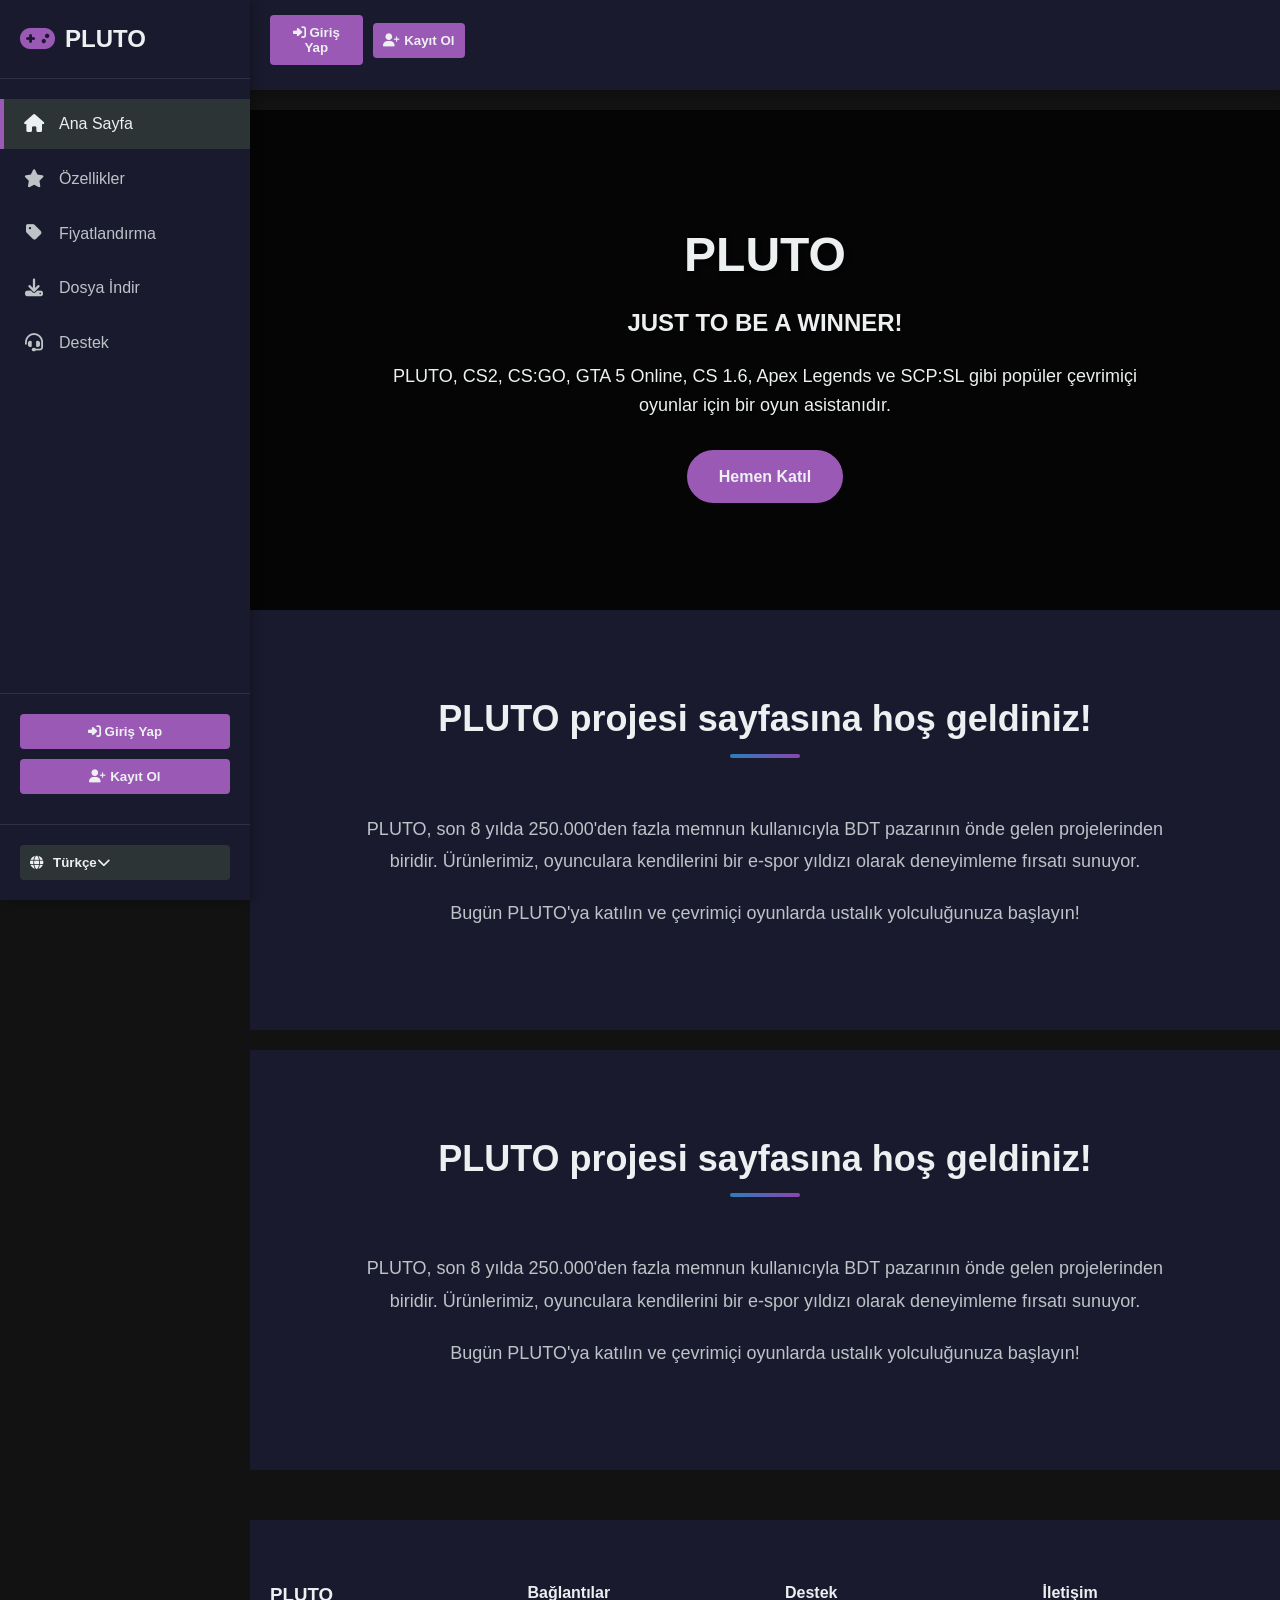
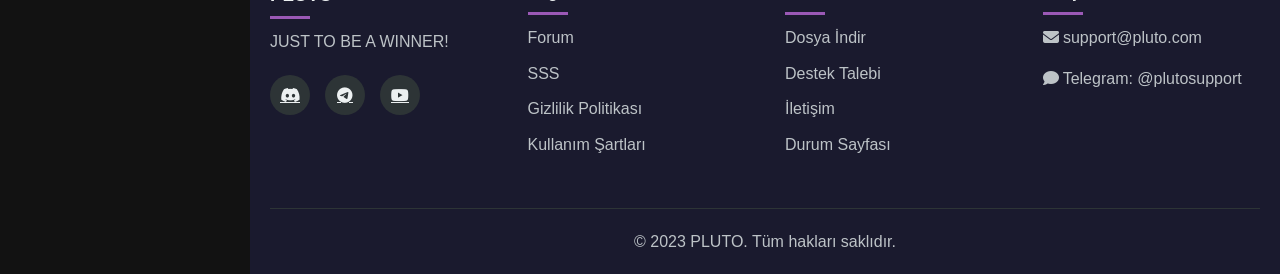
==== commit de83bb69: "Update index.html" ====
--- a/index.html
+++ b/index.html
@@ -67,18 +67,213 @@
         </header>
 
         <!-- Page Content -->
-        <div class="page-content">
-            <!-- Home Page -->
-            <section id="home-page" class="page active">
-                <!-- Hero Section -->
-                <div class="hero">
-                    <div class="container hero-content">
-                        <h1>PLUTO</h1>
-                        <h2>JUST TO BE A WINNER!</h2>
-                        <p>PLUTO, CS2, CS:GO, GTA 5 Online, CS 1.6, Apex Legends ve SCP:SL gibi popüler çevrimiçi oyunlar için bir oyun asistanıdır.</p>
-                        <a href="#pricing" class="btn">Hemen Katıl</a>
-                    </div>
-                </div>
+<div class="page-content">
+    <!-- Home Page -->
+    <section id="home-page" class="page active">
+        <!-- Hero Section -->
+        <div class="hero">
+            <div class="container hero-content">
+                <h1>PLUTO</h1>
+                <h2>JUST TO BE A WINNER!</h2>
+                <p>PLUTO, CS2, CS:GO, GTA 5 Online, CS 1.6, Apex Legends ve SCP:SL gibi popüler çevrimiçi oyunlar için bir oyun asistanıdır.</p>
+                <a href="#pricing" class="btn">Hemen Katıl</a>
+            </div>
+        </div>
+
+        <!-- Welcome Section -->
+        <div class="welcome">
+            <div class="container">
+                <div class="section-title">
+                    <h2>PLUTO projesi sayfasına hoş geldiniz!</h2>
+                </div>
+                <div class="welcome-content">
+                    <p>PLUTO, son 8 yılda 250.000'den fazla memnun kullanıcıyla BDT pazarının önde gelen projelerinden biridir. Ürünlerimiz, oyunculara kendilerini bir e-spor yıldızı olarak deneyimleme fırsatı sunuyor.</p>
+                    <p>Bugün PLUTO'ya katılın ve çevrimiçi oyunlarda ustalık yolculuğunuza başlayın!</p>
+                </div>
+            </div>
+        </div>
+    </section>
+
+    <!-- Features Page -->
+    <section id="features-page" class="page">
+        <div class="container">
+            <div class="section-title">
+                <h2>Özelliklerimiz</h2>
+            </div>
+            <div class="features-grid">
+                <div class="feature-card">
+                    <i class="fas fa-shield-alt"></i>
+                    <h3>Koruma</h3>
+                    <p>Teknolojilerimiz oyun deneyiminizin istikrarını ve güvenliğini sağlar.</p>
+                </div>
+                <div class="feature-card">
+                    <i class="fas fa-video"></i>
+                    <h3>Bypass Kaydı</h3>
+                    <p>Yayın yapmayı mı seviyorsunuz? Video kaydetmeyi mi? Ürünlerimizle içerik üretebilir ve görünmez olabilirsiniz.</p>
+                </div>
+                <div class="feature-card">
+                    <i class="fas fa-headset"></i>
+                    <h3>7/24 Destek</h3>
+                    <p>7/24 teknik desteğimiz her zaman size yardımcı olmaya hazırdır.</p>
+                </div>
+                <div class="feature-card">
+                    <i class="fas fa-cloud"></i>
+                    <h3>Bulut Teknolojileri</h3>
+                    <p>Tüm ayarlarınızı bulutta güvenli bir şekilde depolamak ve korumak için bulut teknolojisini kullanıyoruz.</p>
+                </div>
+            </div>
+        </div>
+    </section>
+
+    <!-- Pricing Page -->
+    <section id="pricing-page" class="page">
+        <div class="container">
+            <div class="section-title">
+                <h2>Üyelik ve Ödeme</h2>
+                <p>PLUTO'ya katılın ve kazananların arasında yerinizi alın!</p>
+            </div>
+            <div class="pricing-cards">
+                <div class="pricing-card">
+                    <h3>1 Aylık Üyelik</h3>
+                    <div class="price">₺199<span>/ay</span></div>
+                    <ul>
+                        <li><i class="fas fa-check"></i> Tüm oyunlar için destek</li>
+                        <li><i class="fas fa-check"></i> 7/24 teknik destek</li>
+                        <li><i class="fas fa-check"></i> Düzenli güncellemeler</li>
+                        <li><i class="fas fa-check"></i> Bulut yedekleme</li>
+                    </ul>
+                    <button class="btn">Satın Al</button>
+                </div>
+                <div class="pricing-card featured">
+                    <div class="popular">Popüler</div>
+                    <h3>3 Aylık Üyelik</h3>
+                    <div class="price">₺499<span>/3 ay</span></div>
+                    <ul>
+                        <li><i class="fas fa-check"></i> Tüm oyunlar için destek</li>
+                        <li><i class="fas fa-check"></i> 7/24 teknik destek</li>
+                        <li><i class="fas fa-check"></i> Düzenli güncellemeler</li>
+                        <li><i class="fas fa-check"></i> Bulut yedekleme</li>
+                        <li><i class="fas fa-check"></i> Özel özelliklere erişim</li>
+                    </ul>
+                    <button class="btn">Satın Al</button>
+                </div>
+                <div class="pricing-card">
+                    <h3>1 Yıllık Üyelik</h3>
+                    <div class="price">₺1499<span>/yıl</span></div>
+                    <ul>
+                        <li><i class="fas fa-check"></i> Tüm oyunlar için destek</li>
+                        <li><i class="fas fa-check"></i> 7/24 teknik destek</li>
+                        <li><i class="fas fa-check"></i> Düzenli güncellemeler</li>
+                        <li><i class="fas fa-check"></i> Bulut yedekleme</li>
+                        <li><i class="fas fa-check"></i> Özel özelliklere erişim</li>
+                        <li><i class="fas fa-check"></i> Öncelikli destek</li>
+                    </ul>
+                    <button class="btn">Satın Al</button>
+                </div>
+            </div>
+
+            <div class="payment-form">
+                <h3>Ödeme Bilgileri</h3>
+                <form id="paymentForm">
+                    <div class="form-group">
+                        <label for="cardNumber">Kart Numarası</label>
+                        <input type="text" id="cardNumber" placeholder="1234 5678 9012 3456" required>
+                    </div>
+                    <div class="form-row">
+                        <div class="form-group">
+                            <label for="expiryDate">Son Kullanma Tarihi</label>
+                            <input type="text" id="expiryDate" placeholder="MM/YY" required>
+                        </div>
+                        <div class="form-group">
+                            <label for="cvv">CVV</label>
+                            <input type="text" id="cvv" placeholder="123" required>
+                        </div>
+                    </div>
+                    <div class="form-group">
+                        <label for="cardName">Kart Üzerindeki İsim</label>
+                        <input type="text" id="cardName" placeholder="Ad Soyad" required>
+                    </div>
+                    <div class="form-check">
+                        <input type="checkbox" id="saveCard">
+                        <label for="saveCard">Kart bilgilerimi kaydet</label>
+                    </div>
+                    <button type="submit" class="btn">Ödemeyi Tamamla</button>
+                </form>
+            </div>
+        </div>
+    </section>
+
+    <!-- Download Page -->
+    <section id="download-page" class="page">
+        <div class="container">
+            <div class="section-title">
+                <h2>Dosya İndirme</h2>
+                <p>PLUTO yazılımını indirin ve kurulum talimatlarını takip edin.</p>
+            </div>
+            <div class="download-content">
+                <div class="download-notice">
+                    <i class="fas fa-exclamation-circle"></i>
+                    <p>Dosya indirmek için giriş yapmış olmanız gerekmektedir.</p>
+                </div>
+                <div class="download-items">
+                    <div class="download-item">
+                        <div class="download-info">
+                            <h3>PLUTO Client v2.4.1</h3>
+                            <p>Son güncelleme: 15 Kasım 2023</p>
+                            <p>Dosya boyutu: 48.2 MB</p>
+                        </div>
+                        <button class="btn download-btn" disabled><i class="fas fa-download"></i> İndir</button>
+                    </div>
+                    <div class="download-item">
+                        <div class="download-info">
+                            <h3>PLUTO Config Manager v1.2.0</h3>
+                            <p>Son güncelleme: 5 Kasım 2023</p>
+                            <p>Dosya boyutu: 12.7 MB</p>
+                        </div>
+                        <button class="btn download-btn" disabled><i class="fas fa-download"></i> İndir</button>
+                    </div>
+                </div>
+            </div>
+        </div>
+    </section>
+
+    <!-- Support Page -->
+    <section id="support-page" class="page">
+        <div class="container">
+            <div class="section-title">
+                <h2>Destek</h2>
+                <p>Bir sorunuz veya probleminiz mi var? Destek ekibimizle iletişime geçin.</p>
+            </div>
+            <div class="support-content">
+                <div class="support-notice">
+                    <i class="fas fa-exclamation-circle"></i>
+                    <p>Destek talebi oluşturmak için giriş yapmış olmanız gerekmektedir.</p>
+                </div>
+                <form id="supportForm" class="support-form">
+                    <div class="form-group">
+                        <label for="supportSubject">Konu</label>
+                        <input type="text" id="supportSubject" placeholder="Sorununuzun konusu" required disabled>
+                    </div>
+                    <div class="form-group">
+                        <label for="supportCategory">Kategori</label>
+                        <select id="supportCategory" required disabled>
+                            <option value="">Kategori seçin</option>
+                            <option value="technical">Teknik Sorun</option>
+                            <option value="billing">Fatura ve Ödeme</option>
+                            <option value="account">Hesap Sorunu</option>
+                            <option value="other">Diğer</option>
+                        </select>
+                    </div>
+                    <div class="form-group">
+                        <label for="supportMessage">Mesaj</label>
+                        <textarea id="supportMessage" rows="5" placeholder="Sorununuzu detaylı bir şekilde açıklayın" required disabled></textarea>
+                    </div>
+                    <button type="submit" class="btn" disabled>Gönder</button>
+                </form>
+            </div>
+        </div>
+    </section>
+</div>
 
                 <!-- Welcome Section -->
                 <div class="welcome">
--- a/style.css
+++ b/style.css
@@ -1,10 +1,15 @@
 :root {
     --blue: #3498db;
     --purple: #9b59b6;
-    --orange: #e67e22;
-    --dark: #2c3e50;
-    --light: #ecf0f1;
-    --gradient: linear-gradient(135deg, var(--blue), var(--purple), var(--orange));
+    --dark-blue: #2980b9;
+    --dark-purple: #8e44ad;
+    --dark: #1a1a2e;
+    --darker: #121212;
+    --light: #2d3436;
+    --lighter: #34495e;
+    --text: #ecf0f1;
+    --text-secondary: #bdc3c7;
+    --gradient: linear-gradient(135deg, var(--dark-blue), var(--dark-purple));
     --sidebar-width: 250px;
     --sidebar-collapsed: 70px;
 }
@@ -17,8 +22,8 @@
 }
 
 body {
-    background-color: #f9f9f9;
-    color: #333;
+    background-color: var(--darker);
+    color: var(--text);
     line-height: 1.6;
     display: flex;
 }
@@ -34,7 +39,7 @@
 .sidebar {
     width: var(--sidebar-width);
     background: var(--dark);
-    color: white;
+    color: var(--text);
     height: 100vh;
     position: fixed;
     left: 0;
@@ -43,7 +48,7 @@
     flex-direction: column;
     transition: width 0.3s;
     z-index: 1000;
-    box-shadow: 2px 0 10px rgba(0, 0, 0, 0.1);
+    box-shadow: 2px 0 10px rgba(0, 0, 0, 0.3);
 }
 
 .logo {
@@ -57,7 +62,7 @@
 
 .logo i {
     margin-right: 10px;
-    color: var(--orange);
+    color: var(--purple);
     font-size: 28px;
 }
 
@@ -77,7 +82,7 @@
 .sidebar-nav ul li a {
     display: flex;
     align-items: center;
-    color: rgba(255, 255, 255, 0.7);
+    color: var(--text-secondary);
     text-decoration: none;
     padding: 12px 20px;
     transition: all 0.3s;
@@ -86,9 +91,9 @@
 
 .sidebar-nav ul li a:hover,
 .sidebar-nav ul li a.active {
-    color: white;
-    background: rgba(255, 255, 255, 0.1);
-    border-left-color: var(--orange);
+    color: var(--text);
+    background: var(--light);
+    border-left-color: var(--purple);
 }
 
 .sidebar-nav ul li a i {
@@ -106,8 +111,8 @@
 .auth-btn {
     display: block;
     width: 100%;
-    background: var(--orange);
-    color: white;
+    background: var(--purple);
+    color: var(--text);
     border: none;
     padding: 10px;
     border-radius: 4px;
@@ -119,7 +124,7 @@
 }
 
 .auth-btn:hover {
-    background: #d35400;
+    background: var(--dark-purple);
 }
 
 .language-selector {
@@ -132,8 +137,8 @@
     display: flex;
     align-items: center;
     width: 100%;
-    background: rgba(255, 255, 255, 0.1);
-    color: white;
+    background: var(--light);
+    color: var(--text);
     border: none;
     padding: 10px;
     border-radius: 4px;
@@ -152,15 +157,15 @@
     bottom: 70px;
     left: 20px;
     right: 20px;
-    background: white;
-    box-shadow: 0 5px 15px rgba(0,0,0,0.2);
+    background: var(--lighter);
+    box-shadow: 0 5px 15px rgba(0,0,0,0.3);
     z-index: 1;
     border-radius: 4px;
     overflow: hidden;
 }
 
 .language-dropdown a {
-    color: var(--dark);
+    color: var(--text);
     padding: 12px 15px;
     text-decoration: none;
     display: flex;
@@ -186,13 +191,15 @@
     flex: 1;
     margin-left: var(--sidebar-width);
     transition: margin-left 0.3s;
+    background: var(--darker);
+    min-height: 100vh;
 }
 
 /* Header */
 header {
-    background: white;
+    background: var(--dark);
     padding: 15px 0;
-    box-shadow: 0 2px 10px rgba(0, 0, 0, 0.1);
+    box-shadow: 0 2px 10px rgba(0, 0, 0, 0.3);
     position: sticky;
     top: 0;
     z-index: 900;
@@ -211,7 +218,7 @@
     border: none;
     font-size: 20px;
     cursor: pointer;
-    color: var(--dark);
+    color: var(--text);
 }
 
 .user-section {
@@ -229,7 +236,7 @@
     border-radius: 4px;
     cursor: pointer;
     font-weight: 600;
-    color: var(--dark);
+    color: var(--text);
 }
 
 .user-btn i {
@@ -241,9 +248,9 @@
     position: absolute;
     right: 20px;
     top: 50px;
-    background: white;
+    background: var(--lighter);
     min-width: 200px;
-    box-shadow: 0 5px 15px rgba(0,0,0,0.2);
+    box-shadow: 0 5px 15px rgba(0,0,0,0.3);
     z-index: 1;
     border-radius: 4px;
     overflow: hidden;
@@ -253,7 +260,7 @@
     display: flex;
     align-items: center;
     padding: 12px 15px;
-    color: var(--dark);
+    color: var(--text);
     text-decoration: none;
     transition: background 0.3s;
 }
@@ -268,6 +275,19 @@
 }
 
 .user-menu:hover .user-dropdown {
+    display: block;
+}
+
+/* Page Content */
+.page-content {
+    padding: 20px 0;
+}
+
+.page {
+    display: none;
+}
+
+.page.active {
     display: block;
 }
 
@@ -278,7 +298,7 @@
     display: flex;
     align-items: center;
     position: relative;
-    color: white;
+    color: var(--text);
     text-align: center;
 }
 
@@ -289,7 +309,7 @@
     left: 0;
     width: 100%;
     height: 100%;
-    background: rgba(0, 0, 0, 0.6);
+    background: rgba(0, 0, 0, 0.7);
 }
 
 .hero-content {
@@ -319,43 +339,43 @@
 
 .btn {
     display: inline-block;
-    background: var(--orange);
-    color: white;
+    background: var(--purple);
+    color: var(--text);
     padding: 12px 30px;
     border-radius: 30px;
     text-decoration: none;
     font-weight: 600;
     transition: all 0.3s;
-    border: 2px solid var(--orange);
+    border: 2px solid var(--purple);
     cursor: pointer;
 }
 
 .btn:hover {
     background: transparent;
-    color: var(--orange);
+    color: var(--purple);
 }
 
 .btn:disabled {
-    background: #ccc;
-    border-color: #ccc;
+    background: #555;
+    border-color: #555;
     cursor: not-allowed;
 }
 
 .btn:disabled:hover {
-    color: white;
-    background: #ccc;
+    color: var(--text);
+    background: #555;
 }
 
 /* Welcome Section */
 .welcome {
     padding: 80px 0;
-    background: white;
+    background: var(--dark);
 }
 
 .section-title {
     text-align: center;
     margin-bottom: 50px;
-    color: var(--dark);
+    color: var(--text);
 }
 
 .section-title h2 {
@@ -379,7 +399,7 @@
 
 .section-title p {
     font-size: 18px;
-    color: #666;
+    color: var(--text-secondary);
 }
 
 .welcome-content {
@@ -392,12 +412,13 @@
     font-size: 18px;
     margin-bottom: 20px;
     line-height: 1.8;
+    color: var(--text-secondary);
 }
 
 /* Features Section */
 .features {
     padding: 80px 0;
-    background: var(--light);
+    background: var(--darker);
 }
 
 .features-grid {
@@ -407,12 +428,13 @@
 }
 
 .feature-card {
-    background: white;
+    background: var(--dark);
     padding: 30px;
     border-radius: 10px;
     text-align: center;
-    box-shadow: 0 5px 15px rgba(0, 0, 0, 0.1);
+    box-shadow: 0 5px 15px rgba(0, 0, 0, 0.2);
     transition: transform 0.3s;
+    border: 1px solid var(--light);
 }
 
 .feature-card:hover {
@@ -430,17 +452,17 @@
 
 .feature-card h3 {
     margin-bottom: 15px;
-    color: var(--dark);
+    color: var(--text);
 }
 
 .feature-card p {
-    color: #666;
+    color: var(--text-secondary);
 }
 
 /* Pricing Section */
 .payment {
     padding: 80px 0;
-    background: white;
+    background: var(--dark);
 }
 
 .pricing-cards {
@@ -451,14 +473,14 @@
 }
 
 .pricing-card {
-    background: white;
+    background: var(--darker);
     padding: 30px;
     border-radius: 10px;
-    box-shadow: 0 5px 15px rgba(0, 0, 0, 0.1);
+    box-shadow: 0 5px 15px rgba(0, 0, 0, 0.2);
     text-align: center;
     position: relative;
     transition: transform 0.3s;
-    border: 1px solid #eee;
+    border: 1px solid var(--light);
 }
 
 .pricing-card:hover {
@@ -466,7 +488,7 @@
 }
 
 .pricing-card.featured {
-    border: 2px solid var(--orange);
+    border: 2px solid var(--purple);
     transform: scale(1.05);
 }
 
@@ -479,8 +501,8 @@
     top: -10px;
     left: 50%;
     transform: translateX(-50%);
-    background: var(--orange);
-    color: white;
+    background: var(--purple);
+    color: var(--text);
     padding: 5px 15px;
     border-radius: 20px;
     font-size: 12px;
@@ -489,7 +511,7 @@
 
 .pricing-card h3 {
     margin-bottom: 20px;
-    color: var(--dark);
+    color: var(--text);
 }
 
 .price {
@@ -501,7 +523,7 @@
 
 .price span {
     font-size: 16px;
-    color: #666;
+    color: var(--text-secondary);
 }
 
 .pricing-card ul {
@@ -514,6 +536,7 @@
     display: flex;
     align-items: center;
     justify-content: center;
+    color: var(--text-secondary);
 }
 
 .pricing-card ul li i {
@@ -522,17 +545,18 @@
 }
 
 .payment-form {
-    background: var(--light);
+    background: var(--darker);
     padding: 30px;
     border-radius: 10px;
-    box-shadow: 0 5px 15px rgba(0, 0, 0, 0.1);
+    box-shadow: 0 5px 15px rgba(0, 0, 0, 0.2);
     max-width: 600px;
     margin: 0 auto;
+    border: 1px solid var(--light);
 }
 
 .payment-form h3 {
     margin-bottom: 20px;
-    color: var(--dark);
+    color: var(--text);
     text-align: center;
 }
 
@@ -550,7 +574,7 @@
     display: block;
     margin-bottom: 8px;
     font-weight: 600;
-    color: var(--dark);
+    color: var(--text);
 }
 
 .form-group input,
@@ -558,10 +582,12 @@
 .form-group textarea {
     width: 100%;
     padding: 12px 15px;
-    border: 1px solid #ddd;
+    border: 1px solid var(--light);
     border-radius: 4px;
     font-size: 16px;
     transition: border 0.3s;
+    background: var(--dark);
+    color: var(--text);
 }
 
 .form-group input:focus,
@@ -582,27 +608,33 @@
     margin-right: 10px;
 }
 
+.form-check label {
+    margin-bottom: 0;
+    color: var(--text-secondary);
+}
+
 /* Download Section */
 .download {
     padding: 80px 0;
-    background: var(--light);
+    background: var(--darker);
 }
 
 .download-content {
-    background: white;
+    background: var(--dark);
     padding: 30px;
     border-radius: 10px;
-    box-shadow: 0 5px 15px rgba(0, 0, 0, 0.1);
+    box-shadow: 0 5px 15px rgba(0, 0, 0, 0.2);
+    border: 1px solid var(--light);
 }
 
 .download-notice {
     display: flex;
     align-items: center;
-    background: #fff4e6;
+    background: #2d3436;
     padding: 15px;
     border-radius: 4px;
     margin-bottom: 20px;
-    color: #e67700;
+    color: #e74c3c;
 }
 
 .download-notice i {
@@ -620,17 +652,18 @@
     justify-content: space-between;
     align-items: center;
     padding: 20px;
-    border: 1px solid #eee;
+    border: 1px solid var(--light);
     border-radius: 4px;
+    background: var(--darker);
 }
 
 .download-info h3 {
     margin-bottom: 5px;
-    color: var(--dark);
+    color: var(--text);
 }
 
 .download-info p {
-    color: #666;
+    color: var(--text-secondary);
     margin-bottom: 3px;
     font-size: 14px;
 }
@@ -639,35 +672,36 @@
     padding: 10px 20px;
 }
 
-/* Support Ticket Section */
-.support-ticket {
+/* Support Section */
+.support {
     padding: 80px 0;
-    background: white;
-}
-
-.ticket-content {
-    background: var(--light);
+    background: var(--dark);
+}
+
+.support-content {
+    background: var(--darker);
     padding: 30px;
     border-radius: 10px;
-    box-shadow: 0 5px 15px rgba(0, 0, 0, 0.1);
-}
-
-.ticket-notice {
-    display: flex;
-    align-items: center;
-    background: #fff4e6;
+    box-shadow: 0 5px 15px rgba(0, 0, 0, 0.2);
+    border: 1px solid var(--light);
+}
+
+.support-notice {
+    display: flex;
+    align-items: center;
+    background: #2d3436;
     padding: 15px;
     border-radius: 4px;
     margin-bottom: 20px;
-    color: #e67700;
-}
-
-.ticket-notice i {
+    color: #e74c3c;
+}
+
+.support-notice i {
     margin-right: 10px;
     font-size: 20px;
 }
 
-.ticket-form {
+.support-form {
     max-width: 600px;
     margin: 0 auto;
 }
@@ -675,8 +709,9 @@
 /* Footer */
 footer {
     background: var(--dark);
-    color: white;
+    color: var(--text);
     padding: 60px 0 20px;
+    margin-top: 50px;
 }
 
 .footer-content {
@@ -701,11 +736,12 @@
     left: 0;
     width: 40px;
     height: 3px;
-    background: var(--orange);
+    background: var(--purple);
 }
 
 .footer-section p {
     margin-bottom: 15px;
+    color: var(--text-secondary);
 }
 
 .footer-section ul {
@@ -717,13 +753,13 @@
 }
 
 .footer-section ul li a {
-    color: #ddd;
+    color: var(--text-secondary);
     text-decoration: none;
     transition: color 0.3s;
 }
 
 .footer-section ul li a:hover {
-    color: var(--orange);
+    color: var(--purple);
 }
 
 .socials {
@@ -738,21 +774,22 @@
     justify-content: center;
     width: 40px;
     height: 40px;
-    background: rgba(255, 255, 255, 0.1);
+    background: var(--light);
     border-radius: 50%;
-    color: white;
+    color: var(--text);
     transition: all 0.3s;
 }
 
 .socials a:hover {
-    background: var(--orange);
+    background: var(--purple);
     transform: translateY(-3px);
 }
 
 .footer-bottom {
     text-align: center;
     padding-top: 20px;
-    border-top: 1px solid rgba(255, 255, 255, 0.1);
+    border-top: 1px solid var(--light);
+    color: var(--text-secondary);
 }
 
 /* Modal Styles */
@@ -764,7 +801,7 @@
     top: 0;
     width: 100%;
     height: 100%;
-    background-color: rgba(0, 0, 0, 0.5);
+    background-color: rgba(0, 0, 0, 0.7);
     animation: fadeIn 0.3s;
 }
 
@@ -774,14 +811,15 @@
 }
 
 .modal-content {
-    background-color: white;
+    background-color: var(--dark);
     margin: 5% auto;
     padding: 0;
     border-radius: 8px;
     width: 100%;
     max-width: 400px;
-    box-shadow: 0 5px 15px rgba(0, 0, 0, 0.3);
+    box-shadow: 0 5px 15px rgba(0, 0, 0, 0.5);
     animation: slideIn 0.3s;
+    border: 1px solid var(--light);
 }
 
 @keyframes slideIn {
@@ -792,7 +830,7 @@
 .modal-header {
     padding: 15px 20px;
     background: var(--gradient);
-    color: white;
+    color: var(--text);
     border-top-left-radius: 8px;
     border-top-right-radius: 8px;
     display: flex;
@@ -806,14 +844,14 @@
 }
 
 .close {
-    color: white;
+    color: var(--text);
     font-size: 24px;
     font-weight: bold;
     cursor: pointer;
 }
 
 .close:hover {
-    color: #eee;
+    color: #ccc;
 }
 
 .modal-body {
@@ -841,7 +879,7 @@
     display: flex;
     align-items: center;
     margin: 20px 0;
-    color: #666;
+    color: var(--text-secondary);
 }
 
 .auth-divider::before,
@@ -849,7 +887,7 @@
     content: '';
     flex: 1;
     height: 1px;
-    background: #ddd;
+    background: var(--light);
 }
 
 .auth-divider span {
@@ -866,12 +904,13 @@
     align-items: center;
     justify-content: center;
     padding: 12px;
-    border: 1px solid #ddd;
+    border: 1px solid var(--light);
     border-radius: 4px;
-    background: white;
+    background: var(--darker);
     cursor: pointer;
     font-weight: 600;
     transition: background 0.3s;
+    color: var(--text);
 }
 
 .social-btn i {
@@ -879,12 +918,12 @@
 }
 
 .google-btn:hover {
-    background: #f5f5f5;
+    background: var(--light);
 }
 
 .discord-btn {
     background: #5865F2;
-    color: white;
+    color: var(--text);
     border-color: #5865F2;
 }
 
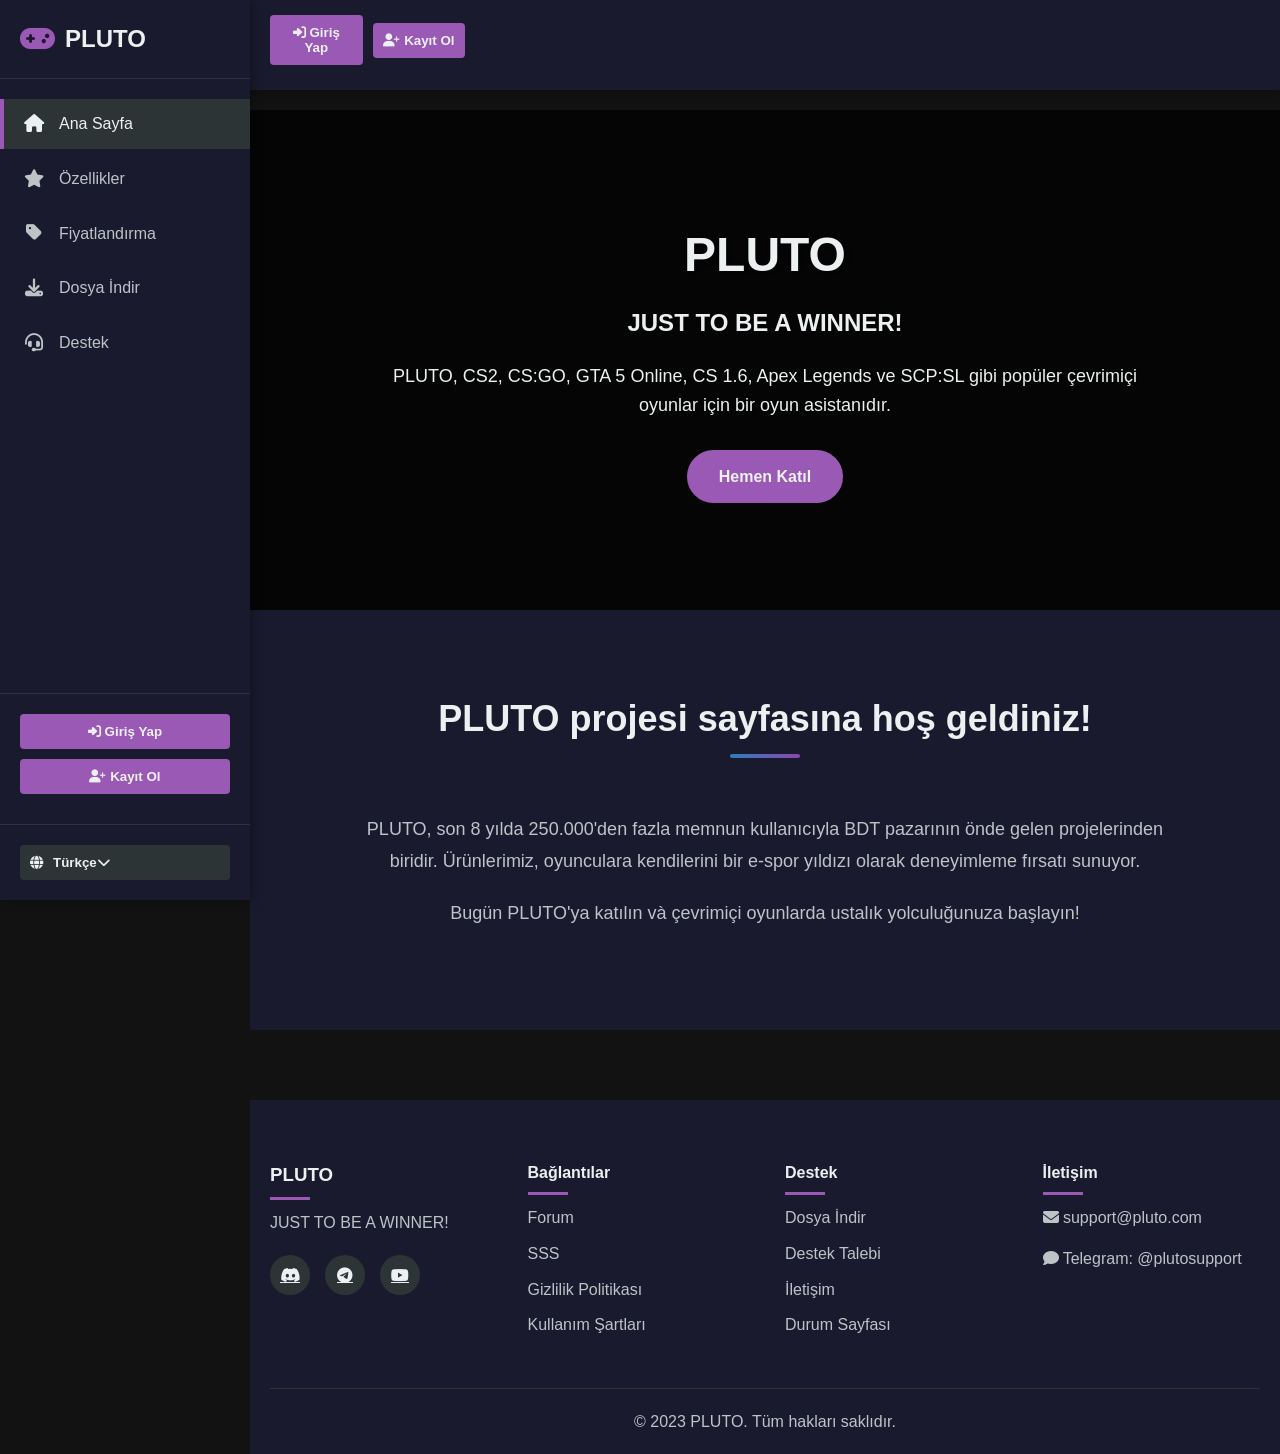
==== commit 5aacc891: "Update index.html" ====
--- a/index.html
+++ b/index.html
@@ -52,13 +52,13 @@
                     <button id="userLoginBtn" class="auth-btn"><i class="fas fa-sign-in-alt"></i> Giriş Yap</button>
                     <button id="userRegisterBtn" class="auth-btn"><i class="fas fa-user-plus"></i> Kayıt Ol</button>
                     <div class="user-menu" style="display: none;">
-                        <button class="user-btn">
+                        <button class="user-btn" id="userProfileBtn">
                             <i class="fas fa-user-circle"></i> <span class="username">Kullanıcı</span> <i class="fas fa-chevron-down"></i>
                         </button>
                         <div class="user-dropdown">
-                            <a href="#profile"><i class="fas fa-user"></i> Profil</a>
-                            <a href="#subscription"><i class="fas fa-crown"></i> Abonelik</a>
-                            <a href="#downloads"><i class="fas fa-download"></i> İndirmeler</a>
+                            <a href="#profile" data-page="profile"><i class="fas fa-user"></i> Profil</a>
+                            <a href="#subscription" data-page="subscription"><i class="fas fa-crown"></i> Abonelik</a>
+                            <a href="#downloads" data-page="downloads"><i class="fas fa-download"></i> İndirmeler</a>
                             <a href="#logout" id="logoutBtn"><i class="fas fa-sign-out-alt"></i> Çıkış Yap</a>
                         </div>
                     </div>
@@ -67,213 +67,18 @@
         </header>
 
         <!-- Page Content -->
-<div class="page-content">
-    <!-- Home Page -->
-    <section id="home-page" class="page active">
-        <!-- Hero Section -->
-        <div class="hero">
-            <div class="container hero-content">
-                <h1>PLUTO</h1>
-                <h2>JUST TO BE A WINNER!</h2>
-                <p>PLUTO, CS2, CS:GO, GTA 5 Online, CS 1.6, Apex Legends ve SCP:SL gibi popüler çevrimiçi oyunlar için bir oyun asistanıdır.</p>
-                <a href="#pricing" class="btn">Hemen Katıl</a>
-            </div>
-        </div>
-
-        <!-- Welcome Section -->
-        <div class="welcome">
-            <div class="container">
-                <div class="section-title">
-                    <h2>PLUTO projesi sayfasına hoş geldiniz!</h2>
-                </div>
-                <div class="welcome-content">
-                    <p>PLUTO, son 8 yılda 250.000'den fazla memnun kullanıcıyla BDT pazarının önde gelen projelerinden biridir. Ürünlerimiz, oyunculara kendilerini bir e-spor yıldızı olarak deneyimleme fırsatı sunuyor.</p>
-                    <p>Bugün PLUTO'ya katılın ve çevrimiçi oyunlarda ustalık yolculuğunuza başlayın!</p>
-                </div>
-            </div>
-        </div>
-    </section>
-
-    <!-- Features Page -->
-    <section id="features-page" class="page">
-        <div class="container">
-            <div class="section-title">
-                <h2>Özelliklerimiz</h2>
-            </div>
-            <div class="features-grid">
-                <div class="feature-card">
-                    <i class="fas fa-shield-alt"></i>
-                    <h3>Koruma</h3>
-                    <p>Teknolojilerimiz oyun deneyiminizin istikrarını ve güvenliğini sağlar.</p>
-                </div>
-                <div class="feature-card">
-                    <i class="fas fa-video"></i>
-                    <h3>Bypass Kaydı</h3>
-                    <p>Yayın yapmayı mı seviyorsunuz? Video kaydetmeyi mi? Ürünlerimizle içerik üretebilir ve görünmez olabilirsiniz.</p>
-                </div>
-                <div class="feature-card">
-                    <i class="fas fa-headset"></i>
-                    <h3>7/24 Destek</h3>
-                    <p>7/24 teknik desteğimiz her zaman size yardımcı olmaya hazırdır.</p>
-                </div>
-                <div class="feature-card">
-                    <i class="fas fa-cloud"></i>
-                    <h3>Bulut Teknolojileri</h3>
-                    <p>Tüm ayarlarınızı bulutta güvenli bir şekilde depolamak ve korumak için bulut teknolojisini kullanıyoruz.</p>
-                </div>
-            </div>
-        </div>
-    </section>
-
-    <!-- Pricing Page -->
-    <section id="pricing-page" class="page">
-        <div class="container">
-            <div class="section-title">
-                <h2>Üyelik ve Ödeme</h2>
-                <p>PLUTO'ya katılın ve kazananların arasında yerinizi alın!</p>
-            </div>
-            <div class="pricing-cards">
-                <div class="pricing-card">
-                    <h3>1 Aylık Üyelik</h3>
-                    <div class="price">₺199<span>/ay</span></div>
-                    <ul>
-                        <li><i class="fas fa-check"></i> Tüm oyunlar için destek</li>
-                        <li><i class="fas fa-check"></i> 7/24 teknik destek</li>
-                        <li><i class="fas fa-check"></i> Düzenli güncellemeler</li>
-                        <li><i class="fas fa-check"></i> Bulut yedekleme</li>
-                    </ul>
-                    <button class="btn">Satın Al</button>
-                </div>
-                <div class="pricing-card featured">
-                    <div class="popular">Popüler</div>
-                    <h3>3 Aylık Üyelik</h3>
-                    <div class="price">₺499<span>/3 ay</span></div>
-                    <ul>
-                        <li><i class="fas fa-check"></i> Tüm oyunlar için destek</li>
-                        <li><i class="fas fa-check"></i> 7/24 teknik destek</li>
-                        <li><i class="fas fa-check"></i> Düzenli güncellemeler</li>
-                        <li><i class="fas fa-check"></i> Bulut yedekleme</li>
-                        <li><i class="fas fa-check"></i> Özel özelliklere erişim</li>
-                    </ul>
-                    <button class="btn">Satın Al</button>
-                </div>
-                <div class="pricing-card">
-                    <h3>1 Yıllık Üyelik</h3>
-                    <div class="price">₺1499<span>/yıl</span></div>
-                    <ul>
-                        <li><i class="fas fa-check"></i> Tüm oyunlar için destek</li>
-                        <li><i class="fas fa-check"></i> 7/24 teknik destek</li>
-                        <li><i class="fas fa-check"></i> Düzenli güncellemeler</li>
-                        <li><i class="fas fa-check"></i> Bulut yedekleme</li>
-                        <li><i class="fas fa-check"></i> Özel özelliklere erişim</li>
-                        <li><i class="fas fa-check"></i> Öncelikli destek</li>
-                    </ul>
-                    <button class="btn">Satın Al</button>
-                </div>
-            </div>
-
-            <div class="payment-form">
-                <h3>Ödeme Bilgileri</h3>
-                <form id="paymentForm">
-                    <div class="form-group">
-                        <label for="cardNumber">Kart Numarası</label>
-                        <input type="text" id="cardNumber" placeholder="1234 5678 9012 3456" required>
-                    </div>
-                    <div class="form-row">
-                        <div class="form-group">
-                            <label for="expiryDate">Son Kullanma Tarihi</label>
-                            <input type="text" id="expiryDate" placeholder="MM/YY" required>
-                        </div>
-                        <div class="form-group">
-                            <label for="cvv">CVV</label>
-                            <input type="text" id="cvv" placeholder="123" required>
-                        </div>
-                    </div>
-                    <div class="form-group">
-                        <label for="cardName">Kart Üzerindeki İsim</label>
-                        <input type="text" id="cardName" placeholder="Ad Soyad" required>
-                    </div>
-                    <div class="form-check">
-                        <input type="checkbox" id="saveCard">
-                        <label for="saveCard">Kart bilgilerimi kaydet</label>
-                    </div>
-                    <button type="submit" class="btn">Ödemeyi Tamamla</button>
-                </form>
-            </div>
-        </div>
-    </section>
-
-    <!-- Download Page -->
-    <section id="download-page" class="page">
-        <div class="container">
-            <div class="section-title">
-                <h2>Dosya İndirme</h2>
-                <p>PLUTO yazılımını indirin ve kurulum talimatlarını takip edin.</p>
-            </div>
-            <div class="download-content">
-                <div class="download-notice">
-                    <i class="fas fa-exclamation-circle"></i>
-                    <p>Dosya indirmek için giriş yapmış olmanız gerekmektedir.</p>
-                </div>
-                <div class="download-items">
-                    <div class="download-item">
-                        <div class="download-info">
-                            <h3>PLUTO Client v2.4.1</h3>
-                            <p>Son güncelleme: 15 Kasım 2023</p>
-                            <p>Dosya boyutu: 48.2 MB</p>
-                        </div>
-                        <button class="btn download-btn" disabled><i class="fas fa-download"></i> İndir</button>
-                    </div>
-                    <div class="download-item">
-                        <div class="download-info">
-                            <h3>PLUTO Config Manager v1.2.0</h3>
-                            <p>Son güncelleme: 5 Kasım 2023</p>
-                            <p>Dosya boyutu: 12.7 MB</p>
-                        </div>
-                        <button class="btn download-btn" disabled><i class="fas fa-download"></i> İndir</button>
-                    </div>
-                </div>
-            </div>
-        </div>
-    </section>
-
-    <!-- Support Page -->
-    <section id="support-page" class="page">
-        <div class="container">
-            <div class="section-title">
-                <h2>Destek</h2>
-                <p>Bir sorunuz veya probleminiz mi var? Destek ekibimizle iletişime geçin.</p>
-            </div>
-            <div class="support-content">
-                <div class="support-notice">
-                    <i class="fas fa-exclamation-circle"></i>
-                    <p>Destek talebi oluşturmak için giriş yapmış olmanız gerekmektedir.</p>
-                </div>
-                <form id="supportForm" class="support-form">
-                    <div class="form-group">
-                        <label for="supportSubject">Konu</label>
-                        <input type="text" id="supportSubject" placeholder="Sorununuzun konusu" required disabled>
-                    </div>
-                    <div class="form-group">
-                        <label for="supportCategory">Kategori</label>
-                        <select id="supportCategory" required disabled>
-                            <option value="">Kategori seçin</option>
-                            <option value="technical">Teknik Sorun</option>
-                            <option value="billing">Fatura ve Ödeme</option>
-                            <option value="account">Hesap Sorunu</option>
-                            <option value="other">Diğer</option>
-                        </select>
-                    </div>
-                    <div class="form-group">
-                        <label for="supportMessage">Mesaj</label>
-                        <textarea id="supportMessage" rows="5" placeholder="Sorununuzu detaylı bir şekilde açıklayın" required disabled></textarea>
-                    </div>
-                    <button type="submit" class="btn" disabled>Gönder</button>
-                </form>
-            </div>
-        </div>
-    </section>
-</div>
+        <div class="page-content">
+            <!-- Home Page -->
+            <section id="home-page" class="page active">
+                <!-- Hero Section -->
+                <div class="hero">
+                    <div class="container hero-content">
+                        <h1>PLUTO</h1>
+                        <h2>JUST TO BE A WINNER!</h2>
+                        <p>PLUTO, CS2, CS:GO, GTA 5 Online, CS 1.6, Apex Legends ve SCP:SL gibi popüler çevrimiçi oyunlar için bir oyun asistanıdır.</p>
+                        <a href="#pricing" class="btn">Hemen Katıl</a>
+                    </div>
+                </div>
 
                 <!-- Welcome Section -->
                 <div class="welcome">
@@ -283,7 +88,7 @@
                         </div>
                         <div class="welcome-content">
                             <p>PLUTO, son 8 yılda 250.000'den fazla memnun kullanıcıyla BDT pazarının önde gelen projelerinden biridir. Ürünlerimiz, oyunculara kendilerini bir e-spor yıldızı olarak deneyimleme fırsatı sunuyor.</p>
-                            <p>Bugün PLUTO'ya katılın ve çevrimiçi oyunlarda ustalık yolculuğunuza başlayın!</p>
+                            <p>Bugün PLUTO'ya katılın và çevrimiçi oyunlarda ustalık yolculuğunuza başlayın!</p>
                         </div>
                     </div>
                 </div>
@@ -468,6 +273,125 @@
                     </div>
                 </div>
             </section>
+
+            <!-- Profile Page -->
+            <section id="profile-page" class="page">
+                <div class="container">
+                    <div class="section-title">
+                        <h2>Profil Bilgileri</h2>
+                        <p>Hesap bilgilerinizi görüntüleyin ve yönetin.</p>
+                    </div>
+                    <div class="profile-content">
+                        <div class="profile-card">
+                            <div class="profile-header">
+                                <div class="profile-avatar">
+                                    <i class="fas fa-user-circle"></i>
+                                </div>
+                                <div class="profile-info">
+                                    <h3 id="profileUsername">Kullanıcı Adı</h3>
+                                    <p id="profileEmail">email@example.com</p>
+                                    <p id="profileMemberSince">Üyelik Tarihi: 01 Ocak 2023</p>
+                                </div>
+                            </div>
+                            <div class="profile-details">
+                                <div class="detail-item">
+                                    <label>Kullanıcı Adı</label>
+                                    <p id="profileDetailUsername">kullaniciadi</p>
+                                </div>
+                                <div class="detail-item">
+                                    <label>E-posta</label>
+                                    <p id="profileDetailEmail">email@example.com</p>
+                                </div>
+                                <div class="detail-item">
+                                    <label>Üyelik Durumu</label>
+                                    <p id="profileMembershipStatus">Aktif</p>
+                                </div>
+                                <div class="detail-item">
+                                    <label>Üyelik Bitiş Tarihi</label>
+                                    <p id="profileMembershipEnd">31 Aralık 2023</p>
+                                </div>
+                            </div>
+                            <button class="btn">Profili Düzenle</button>
+                        </div>
+                    </div>
+                </div>
+            </section>
+
+            <!-- Subscription Page -->
+            <section id="subscription-page" class="page">
+                <div class="container">
+                    <div class="section-title">
+                        <h2>Abonelik Yönetimi</h2>
+                        <p>Abonelik planınızı görüntüleyin ve yönetin.</p>
+                    </div>
+                    <div class="subscription-content">
+                        <div class="subscription-card">
+                            <h3>Mevcut Aboneliğiniz</h3>
+                            <div class="subscription-details">
+                                <div class="detail-item">
+                                    <label>Plan</label>
+                                    <p>3 Aylık Üyelik</p>
+                                </div>
+                                <div class="detail-item">
+                                    <label>Başlangıç Tarihi</label>
+                                    <p>01 Ekim 2023</p>
+                                </div>
+                                <div class="detail-item">
+                                    <label>Bitiş Tarihi</label>
+                                    <p>01 Ocak 2024</p>
+                                </div>
+                                <div class="detail-item">
+                                    <label>Durum</label>
+                                    <p class="status-active">Aktif</p>
+                                </div>
+                            </div>
+                            <div class="subscription-actions">
+                                <button class="btn">Aboneliği Yenile</button>
+                                <button class="btn btn-secondary">Planı Yükselt</button>
+                                <button class="btn btn-danger">Aboneliği İptal Et</button>
+                            </div>
+                        </div>
+                    </div>
+                </div>
+            </section>
+
+            <!-- Downloads Page -->
+            <section id="downloads-page" class="page">
+                <div class="container">
+                    <div class="section-title">
+                        <h2>İndirme Geçmişi</h2>
+                        <p>Daha önce indirdiğiniz dosyaların listesi.</p>
+                    </div>
+                    <div class="downloads-content">
+                        <div class="downloads-list">
+                            <div class="download-item">
+                                <div class="download-info">
+                                    <h3>PLUTO Client v2.4.1</h3>
+                                    <p>İndirme tarihi: 15 Kasım 2023</p>
+                                    <p>Dosya boyutu: 48.2 MB</p>
+                                </div>
+                                <button class="btn"><i class="fas fa-download"></i> Tekrar İndir</button>
+                            </div>
+                            <div class="download-item">
+                                <div class="download-info">
+                                    <h3>PLUTO Config Manager v1.2.0</h3>
+                                    <p>İndirme tarihi: 5 Kasım 2023</p>
+                                    <p>Dosya boyutu: 12.7 MB</p>
+                                </div>
+                                <button class="btn"><i class="fas fa-download"></i> Tekrar İndir</button>
+                            </div>
+                            <div class="download-item">
+                                <div class="download-info">
+                                    <h3>PLUTO Legacy Support v1.0.5</h3>
+                                    <p>İndirme tarihi: 20 Ekim 2023</p>
+                                    <p>Dosya boyutu: 24.8 MB</p>
+                                </div>
+                                <button class="btn"><i class="fas fa-download"></i> Tekrar İndir</button>
+                            </div>
+                        </div>
+                    </div>
+                </div>
+            </section>
         </div>
 
         <!-- Footer -->
--- a/style.css
+++ b/style.css
@@ -279,8 +279,10 @@
 }
 
 /* Page Content */
+/* Page Content */
 .page-content {
     padding: 20px 0;
+    min-height: calc(100vh - 80px);
 }
 
 .page {
@@ -289,8 +291,251 @@
 
 .page.active {
     display: block;
-}
-
+    animation: fadeIn 0.5s ease;
+}
+
+@keyframes fadeIn {
+    from { opacity: 0; }
+    to { opacity: 1; }
+}
+
+/* Features Section */
+.features {
+    padding: 80px 0;
+    background: var(--darker);
+}
+
+.features-grid {
+    display: grid;
+    grid-template-columns: repeat(auto-fit, minmax(250px, 1fr));
+    gap: 30px;
+}
+
+.feature-card {
+    background: var(--dark);
+    padding: 30px;
+    border-radius: 10px;
+    text-align: center;
+    box-shadow: 0 5px 15px rgba(0, 0, 0, 0.2);
+    transition: transform 0.3s;
+    border: 1px solid var(--light);
+}
+
+.feature-card:hover {
+    transform: translateY(-10px);
+}
+
+.feature-card i {
+    font-size: 40px;
+    margin-bottom: 20px;
+    background: var(--gradient);
+    -webkit-background-clip: text;
+    background-clip: text;
+    color: transparent;
+}
+
+.feature-card h3 {
+    margin-bottom: 15px;
+    color: var(--text);
+}
+
+.feature-card p {
+    color: var(--text-secondary);
+}
+
+/* Pricing Section */
+.payment {
+    padding: 80px 0;
+    background: var(--dark);
+}
+
+.pricing-cards {
+    display: grid;
+    grid-template-columns: repeat(auto-fit, minmax(300px, 1fr));
+    gap: 30px;
+    margin-bottom: 50px;
+}
+
+.pricing-card {
+    background: var(--darker);
+    padding: 30px;
+    border-radius: 10px;
+    box-shadow: 0 5px 15px rgba(0, 0, 0, 0.2);
+    text-align: center;
+    position: relative;
+    transition: transform 0.3s;
+    border: 1px solid var(--light);
+}
+
+.pricing-card:hover {
+    transform: translateY(-5px);
+}
+
+.pricing-card.featured {
+    border: 2px solid var(--purple);
+    transform: scale(1.05);
+}
+
+.pricing-card.featured:hover {
+    transform: scale(1.05) translateY(-5px);
+}
+
+.popular {
+    position: absolute;
+    top: -10px;
+    left: 50%;
+    transform: translateX(-50%);
+    background: var(--purple);
+    color: var(--text);
+    padding: 5px 15px;
+    border-radius: 20px;
+    font-size: 12px;
+    font-weight: 600;
+}
+
+.pricing-card h3 {
+    margin-bottom: 20px;
+    color: var(--text);
+}
+
+.price {
+    font-size: 36px;
+    font-weight: 700;
+    margin-bottom: 20px;
+    color: var(--purple);
+}
+
+.price span {
+    font-size: 16px;
+    color: var(--text-secondary);
+}
+
+.pricing-card ul {
+    list-style: none;
+    margin-bottom: 30px;
+}
+
+.pricing-card ul li {
+    margin-bottom: 10px;
+    display: flex;
+    align-items: center;
+    justify-content: center;
+    color: var(--text-secondary);
+}
+
+.pricing-card ul li i {
+    color: var(--blue);
+    margin-right: 10px;
+}
+
+.payment-form {
+    background: var(--darker);
+    padding: 30px;
+    border-radius: 10px;
+    box-shadow: 0 5px 15px rgba(0, 0, 0, 0.2);
+    max-width: 600px;
+    margin: 0 auto;
+    border: 1px solid var(--light);
+}
+
+.payment-form h3 {
+    margin-bottom: 20px;
+    color: var(--text);
+    text-align: center;
+}
+
+/* Download Section */
+.download {
+    padding: 80px 0;
+    background: var(--darker);
+}
+
+.download-content {
+    background: var(--dark);
+    padding: 30px;
+    border-radius: 10px;
+    box-shadow: 0 5px 15px rgba(0, 0, 0, 0.2);
+    border: 1px solid var(--light);
+}
+
+.download-notice {
+    display: flex;
+    align-items: center;
+    background: #2d3436;
+    padding: 15px;
+    border-radius: 4px;
+    margin-bottom: 20px;
+    color: #e74c3c;
+}
+
+.download-notice i {
+    margin-right: 10px;
+    font-size: 20px;
+}
+
+.download-items {
+    display: grid;
+    gap: 20px;
+}
+
+.download-item {
+    display: flex;
+    justify-content: space-between;
+    align-items: center;
+    padding: 20px;
+    border: 1px solid var(--light);
+    border-radius: 4px;
+    background: var(--darker);
+}
+
+.download-info h3 {
+    margin-bottom: 5px;
+    color: var(--text);
+}
+
+.download-info p {
+    color: var(--text-secondary);
+    margin-bottom: 3px;
+    font-size: 14px;
+}
+
+.download-btn {
+    padding: 10px 20px;
+}
+
+/* Support Section */
+.support {
+    padding: 80px 0;
+    background: var(--dark);
+}
+
+.support-content {
+    background: var(--darker);
+    padding: 30px;
+    border-radius: 10px;
+    box-shadow: 0 5px 15px rgba(0, 0, 0, 0.2);
+    border: 1px solid var(--light);
+}
+
+.support-notice {
+    display: flex;
+    align-items: center;
+    background: #2d3436;
+    padding: 15px;
+    border-radius: 4px;
+    margin-bottom: 20px;
+    color: #e74c3c;
+}
+
+.support-notice i {
+    margin-right: 10px;
+    font-size: 20px;
+}
+
+.support-form {
+    max-width: 600px;
+    margin: 0 auto;
+}
 /* Hero Section */
 .hero {
     background: url('https://images.unsplash.com/photo-1550745165-9bc0b252726f?ixlib=rb-4.0.3&ixid=MnwxMjA3fDB8MHxwaG90by1wYWdlfHx8fGVufDB8fHx8&auto=format&fit=crop&w=1200&q=80') no-repeat center center/cover;
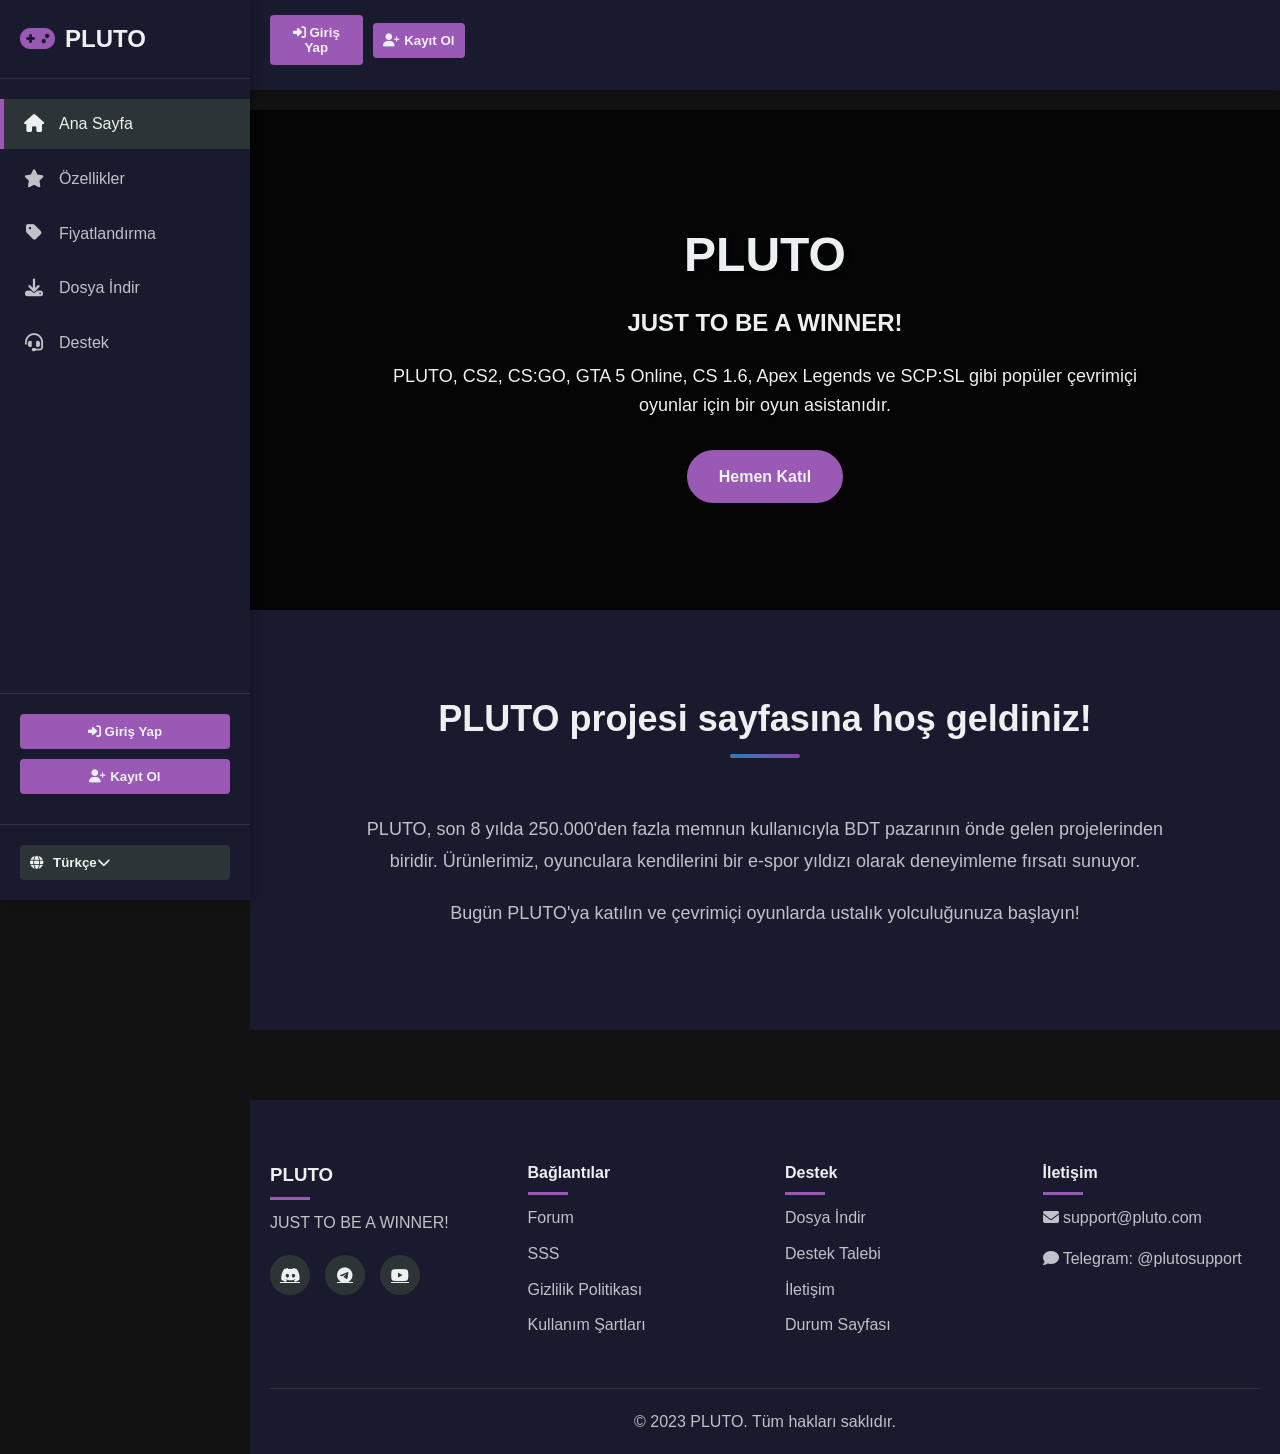
==== commit ad9706af: "Update index.html" ====
--- a/index.html
+++ b/index.html
@@ -16,11 +16,11 @@
         </div>
         <nav class="sidebar-nav">
             <ul>
-                <li><a href="#home" class="active" data-page="home"><i class="fas fa-home"></i> <span class="nav-text">Ana Sayfa</span></a></li>
-                <li><a href="#features" data-page="features"><i class="fas fa-star"></i> <span class="nav-text">Özellikler</span></a></li>
-                <li><a href="#pricing" data-page="pricing"><i class="fas fa-tag"></i> <span class="nav-text">Fiyatlandırma</span></a></li>
-                <li><a href="#download" data-page="download" class="download-link"><i class="fas fa-download"></i> <span class="nav-text">Dosya İndir</span></a></li>
-                <li><a href="#support" data-page="support"><i class="fas fa-headset"></i> <span class="nav-text">Destek</span></a></li>
+                <li><a href="#" class="active" data-page="home"><i class="fas fa-home"></i> <span class="nav-text">Ana Sayfa</span></a></li>
+                <li><a href="#" data-page="features"><i class="fas fa-star"></i> <span class="nav-text">Özellikler</span></a></li>
+                <li><a href="#" data-page="pricing"><i class="fas fa-tag"></i> <span class="nav-text">Fiyatlandırma</span></a></li>
+                <li><a href="#" data-page="download" class="download-link"><i class="fas fa-download"></i> <span class="nav-text">Dosya İndir</span></a></li>
+                <li><a href="#" data-page="support"><i class="fas fa-headset"></i> <span class="nav-text">Destek</span></a></li>
             </ul>
         </nav>
         <div class="auth-buttons">
@@ -56,10 +56,10 @@
                             <i class="fas fa-user-circle"></i> <span class="username">Kullanıcı</span> <i class="fas fa-chevron-down"></i>
                         </button>
                         <div class="user-dropdown">
-                            <a href="#profile" data-page="profile"><i class="fas fa-user"></i> Profil</a>
-                            <a href="#subscription" data-page="subscription"><i class="fas fa-crown"></i> Abonelik</a>
-                            <a href="#downloads" data-page="downloads"><i class="fas fa-download"></i> İndirmeler</a>
-                            <a href="#logout" id="logoutBtn"><i class="fas fa-sign-out-alt"></i> Çıkış Yap</a>
+                            <a href="#" data-page="profile"><i class="fas fa-user"></i> Profil</a>
+                            <a href="#" data-page="subscription"><i class="fas fa-crown"></i> Abonelik</a>
+                            <a href="#" data-page="downloads"><i class="fas fa-download"></i> İndirmeler</a>
+                            <a href="#" id="logoutBtn"><i class="fas fa-sign-out-alt"></i> Çıkış Yap</a>
                         </div>
                     </div>
                 </div>
@@ -76,7 +76,7 @@
                         <h1>PLUTO</h1>
                         <h2>JUST TO BE A WINNER!</h2>
                         <p>PLUTO, CS2, CS:GO, GTA 5 Online, CS 1.6, Apex Legends ve SCP:SL gibi popüler çevrimiçi oyunlar için bir oyun asistanıdır.</p>
-                        <a href="#pricing" class="btn">Hemen Katıl</a>
+                        <a href="#" class="btn" data-page="pricing">Hemen Katıl</a>
                     </div>
                 </div>
 
@@ -88,7 +88,7 @@
                         </div>
                         <div class="welcome-content">
                             <p>PLUTO, son 8 yılda 250.000'den fazla memnun kullanıcıyla BDT pazarının önde gelen projelerinden biridir. Ürünlerimiz, oyunculara kendilerini bir e-spor yıldızı olarak deneyimleme fırsatı sunuyor.</p>
-                            <p>Bugün PLUTO'ya katılın và çevrimiçi oyunlarda ustalık yolculuğunuza başlayın!</p>
+                            <p>Bugün PLUTO'ya katılın ve çevrimiçi oyunlarda ustalık yolculuğunuza başlayın!</p>
                         </div>
                     </div>
                 </div>
@@ -419,8 +419,8 @@
                     <div class="footer-section">
                         <h4>Destek</h4>
                         <ul>
-                            <li><a href="#download" class="footer-download-link">Dosya İndir</a></li>
-                            <li><a href="#support">Destek Talebi</a></li>
+                            <li><a href="#" data-page="download">Dosya İndir</a></li>
+                            <li><a href="#" data-page="support">Destek Talebi</a></li>
                             <li><a href="#">İletişim</a></li>
                             <li><a href="#">Durum Sayfası</a></li>
                         </ul>
--- a/style.css
+++ b/style.css
@@ -9,6 +9,9 @@
     --lighter: #34495e;
     --text: #ecf0f1;
     --text-secondary: #bdc3c7;
+    --success: #2ecc71;
+    --danger: #e74c3c;
+    --warning: #f39c12;
     --gradient: linear-gradient(135deg, var(--dark-blue), var(--dark-purple));
     --sidebar-width: 250px;
     --sidebar-collapsed: 70px;
@@ -225,6 +228,7 @@
     display: flex;
     align-items: center;
     gap: 10px;
+    position: relative;
 }
 
 .user-btn {
@@ -237,6 +241,11 @@
     cursor: pointer;
     font-weight: 600;
     color: var(--text);
+    transition: background 0.3s;
+}
+
+.user-btn:hover {
+    background: var(--lighter);
 }
 
 .user-btn i {
@@ -246,7 +255,7 @@
 .user-dropdown {
     display: none;
     position: absolute;
-    right: 20px;
+    right: 0;
     top: 50px;
     background: var(--lighter);
     min-width: 200px;
@@ -279,7 +288,6 @@
 }
 
 /* Page Content */
-/* Page Content */
 .page-content {
     padding: 20px 0;
     min-height: calc(100vh - 80px);
@@ -299,243 +307,6 @@
     to { opacity: 1; }
 }
 
-/* Features Section */
-.features {
-    padding: 80px 0;
-    background: var(--darker);
-}
-
-.features-grid {
-    display: grid;
-    grid-template-columns: repeat(auto-fit, minmax(250px, 1fr));
-    gap: 30px;
-}
-
-.feature-card {
-    background: var(--dark);
-    padding: 30px;
-    border-radius: 10px;
-    text-align: center;
-    box-shadow: 0 5px 15px rgba(0, 0, 0, 0.2);
-    transition: transform 0.3s;
-    border: 1px solid var(--light);
-}
-
-.feature-card:hover {
-    transform: translateY(-10px);
-}
-
-.feature-card i {
-    font-size: 40px;
-    margin-bottom: 20px;
-    background: var(--gradient);
-    -webkit-background-clip: text;
-    background-clip: text;
-    color: transparent;
-}
-
-.feature-card h3 {
-    margin-bottom: 15px;
-    color: var(--text);
-}
-
-.feature-card p {
-    color: var(--text-secondary);
-}
-
-/* Pricing Section */
-.payment {
-    padding: 80px 0;
-    background: var(--dark);
-}
-
-.pricing-cards {
-    display: grid;
-    grid-template-columns: repeat(auto-fit, minmax(300px, 1fr));
-    gap: 30px;
-    margin-bottom: 50px;
-}
-
-.pricing-card {
-    background: var(--darker);
-    padding: 30px;
-    border-radius: 10px;
-    box-shadow: 0 5px 15px rgba(0, 0, 0, 0.2);
-    text-align: center;
-    position: relative;
-    transition: transform 0.3s;
-    border: 1px solid var(--light);
-}
-
-.pricing-card:hover {
-    transform: translateY(-5px);
-}
-
-.pricing-card.featured {
-    border: 2px solid var(--purple);
-    transform: scale(1.05);
-}
-
-.pricing-card.featured:hover {
-    transform: scale(1.05) translateY(-5px);
-}
-
-.popular {
-    position: absolute;
-    top: -10px;
-    left: 50%;
-    transform: translateX(-50%);
-    background: var(--purple);
-    color: var(--text);
-    padding: 5px 15px;
-    border-radius: 20px;
-    font-size: 12px;
-    font-weight: 600;
-}
-
-.pricing-card h3 {
-    margin-bottom: 20px;
-    color: var(--text);
-}
-
-.price {
-    font-size: 36px;
-    font-weight: 700;
-    margin-bottom: 20px;
-    color: var(--purple);
-}
-
-.price span {
-    font-size: 16px;
-    color: var(--text-secondary);
-}
-
-.pricing-card ul {
-    list-style: none;
-    margin-bottom: 30px;
-}
-
-.pricing-card ul li {
-    margin-bottom: 10px;
-    display: flex;
-    align-items: center;
-    justify-content: center;
-    color: var(--text-secondary);
-}
-
-.pricing-card ul li i {
-    color: var(--blue);
-    margin-right: 10px;
-}
-
-.payment-form {
-    background: var(--darker);
-    padding: 30px;
-    border-radius: 10px;
-    box-shadow: 0 5px 15px rgba(0, 0, 0, 0.2);
-    max-width: 600px;
-    margin: 0 auto;
-    border: 1px solid var(--light);
-}
-
-.payment-form h3 {
-    margin-bottom: 20px;
-    color: var(--text);
-    text-align: center;
-}
-
-/* Download Section */
-.download {
-    padding: 80px 0;
-    background: var(--darker);
-}
-
-.download-content {
-    background: var(--dark);
-    padding: 30px;
-    border-radius: 10px;
-    box-shadow: 0 5px 15px rgba(0, 0, 0, 0.2);
-    border: 1px solid var(--light);
-}
-
-.download-notice {
-    display: flex;
-    align-items: center;
-    background: #2d3436;
-    padding: 15px;
-    border-radius: 4px;
-    margin-bottom: 20px;
-    color: #e74c3c;
-}
-
-.download-notice i {
-    margin-right: 10px;
-    font-size: 20px;
-}
-
-.download-items {
-    display: grid;
-    gap: 20px;
-}
-
-.download-item {
-    display: flex;
-    justify-content: space-between;
-    align-items: center;
-    padding: 20px;
-    border: 1px solid var(--light);
-    border-radius: 4px;
-    background: var(--darker);
-}
-
-.download-info h3 {
-    margin-bottom: 5px;
-    color: var(--text);
-}
-
-.download-info p {
-    color: var(--text-secondary);
-    margin-bottom: 3px;
-    font-size: 14px;
-}
-
-.download-btn {
-    padding: 10px 20px;
-}
-
-/* Support Section */
-.support {
-    padding: 80px 0;
-    background: var(--dark);
-}
-
-.support-content {
-    background: var(--darker);
-    padding: 30px;
-    border-radius: 10px;
-    box-shadow: 0 5px 15px rgba(0, 0, 0, 0.2);
-    border: 1px solid var(--light);
-}
-
-.support-notice {
-    display: flex;
-    align-items: center;
-    background: #2d3436;
-    padding: 15px;
-    border-radius: 4px;
-    margin-bottom: 20px;
-    color: #e74c3c;
-}
-
-.support-notice i {
-    margin-right: 10px;
-    font-size: 20px;
-}
-
-.support-form {
-    max-width: 600px;
-    margin: 0 auto;
-}
 /* Hero Section */
 .hero {
     background: url('https://images.unsplash.com/photo-1550745165-9bc0b252726f?ixlib=rb-4.0.3&ixid=MnwxMjA3fDB8MHxwaG90by1wYWdlfHx8fGVufDB8fHx8&auto=format&fit=crop&w=1200&q=80') no-repeat center center/cover;
@@ -609,6 +380,26 @@
 .btn:disabled:hover {
     color: var(--text);
     background: #555;
+}
+
+.btn-secondary {
+    background: var(--light);
+    border-color: var(--light);
+}
+
+.btn-secondary:hover {
+    background: transparent;
+    color: var(--text);
+}
+
+.btn-danger {
+    background: var(--danger);
+    border-color: var(--danger);
+}
+
+.btn-danger:hover {
+    background: transparent;
+    color: var(--danger);
 }
 
 /* Welcome Section */
@@ -949,6 +740,130 @@
 .support-form {
     max-width: 600px;
     margin: 0 auto;
+}
+
+/* Profile Section */
+.profile-content {
+    background: var(--dark);
+    padding: 30px;
+    border-radius: 10px;
+    box-shadow: 0 5px 15px rgba(0, 0, 0, 0.2);
+    border: 1px solid var(--light);
+}
+
+.profile-card {
+    max-width: 600px;
+    margin: 0 auto;
+}
+
+.profile-header {
+    display: flex;
+    align-items: center;
+    margin-bottom: 30px;
+}
+
+.profile-avatar {
+    width: 80px;
+    height: 80px;
+    border-radius: 50%;
+    background: var(--gradient);
+    display: flex;
+    align-items: center;
+    justify-content: center;
+    margin-right: 20px;
+}
+
+.profile-avatar i {
+    font-size: 40px;
+    color: var(--text);
+}
+
+.profile-info h3 {
+    margin-bottom: 5px;
+    color: var(--text);
+}
+
+.profile-info p {
+    color: var(--text-secondary);
+    margin-bottom: 3px;
+}
+
+.profile-details {
+    margin-bottom: 30px;
+}
+
+.detail-item {
+    display: flex;
+    justify-content: space-between;
+    padding: 15px 0;
+    border-bottom: 1px solid var(--light);
+}
+
+.detail-item:last-child {
+    border-bottom: none;
+}
+
+.detail-item label {
+    font-weight: 600;
+    color: var(--text);
+}
+
+.detail-item p {
+    color: var(--text-secondary);
+}
+
+/* Subscription Section */
+.subscription-content {
+    background: var(--dark);
+    padding: 30px;
+    border-radius: 10px;
+    box-shadow: 0 5px 15px rgba(0, 0, 0, 0.2);
+    border: 1px solid var(--light);
+}
+
+.subscription-card {
+    max-width: 600px;
+    margin: 0 auto;
+}
+
+.subscription-card h3 {
+    margin-bottom: 20px;
+    color: var(--text);
+    text-align: center;
+}
+
+.subscription-details {
+    margin-bottom: 30px;
+}
+
+.subscription-actions {
+    display: flex;
+    flex-direction: column;
+    gap: 10px;
+}
+
+.status-active {
+    color: var(--success);
+    font-weight: 600;
+}
+
+.status-inactive {
+    color: var(--danger);
+    font-weight: 600;
+}
+
+/* Downloads History Section */
+.downloads-content {
+    background: var(--dark);
+    padding: 30px;
+    border-radius: 10px;
+    box-shadow: 0 5px 15px rgba(0, 0, 0, 0.2);
+    border: 1px solid var(--light);
+}
+
+.downloads-list {
+    display: grid;
+    gap: 15px;
 }
 
 /* Footer */
@@ -1207,6 +1122,11 @@
     .language-btn span {
         display: none;
     }
+    
+    .detail-item {
+        flex-direction: column;
+        gap: 5px;
+    }
 }
 
 @media (max-width: 768px) {
@@ -1283,6 +1203,20 @@
         gap: 15px;
     }
     
+    .profile-header {
+        flex-direction: column;
+        text-align: center;
+    }
+    
+    .profile-avatar {
+        margin-right: 0;
+        margin-bottom: 15px;
+    }
+    
+    .subscription-actions {
+        flex-direction: column;
+    }
+    
     .footer-content {
         grid-template-columns: 1fr;
         text-align: center;
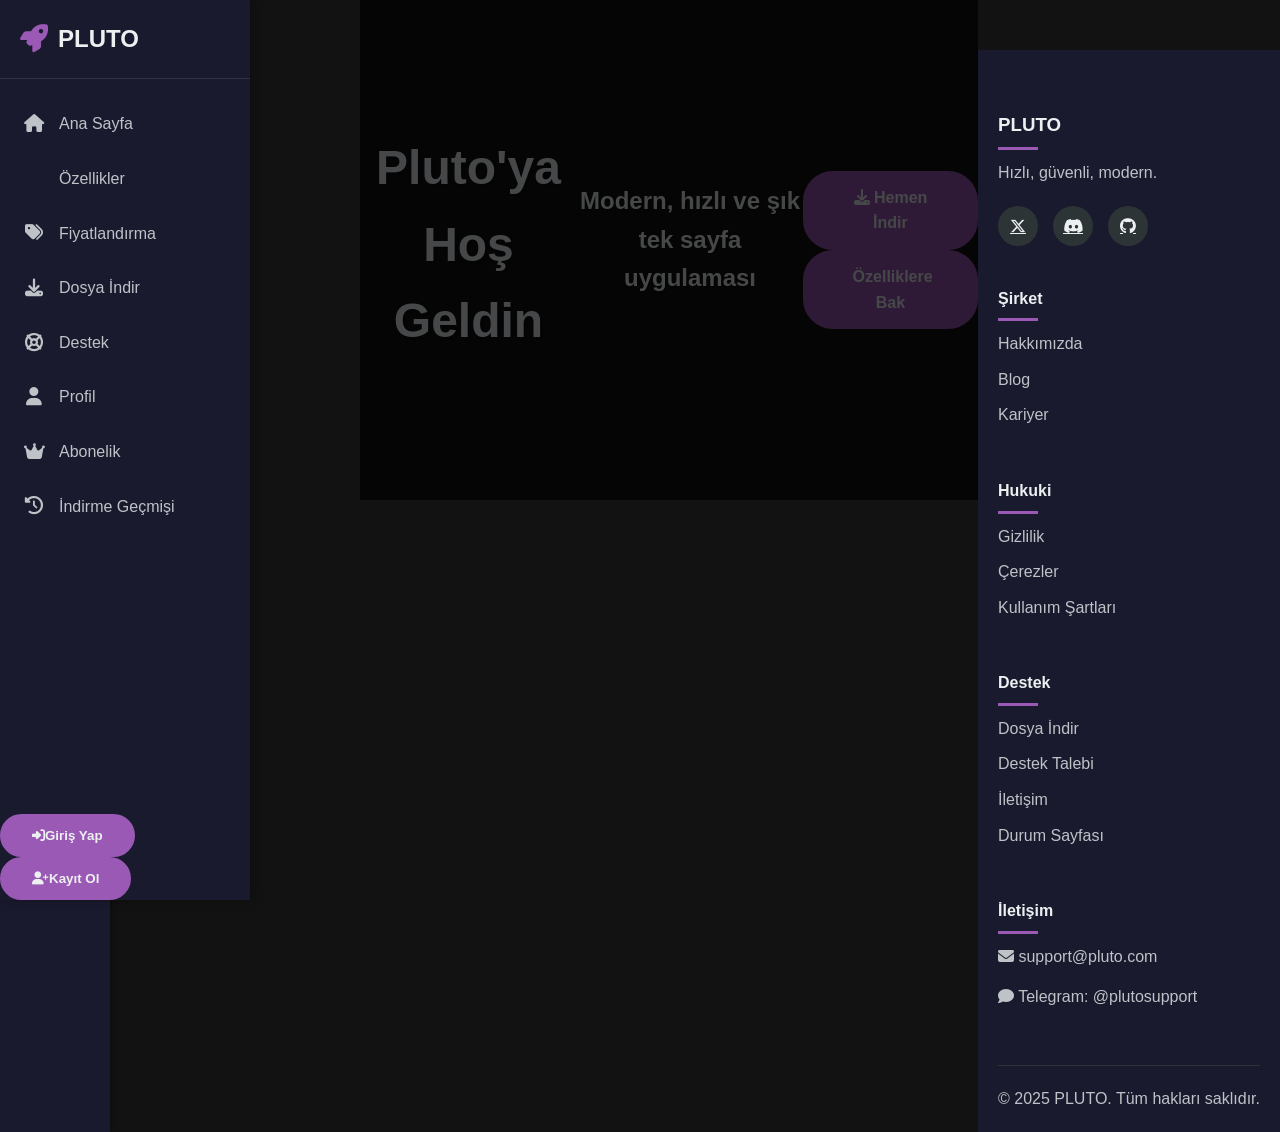
==== commit dd64af4b: "Update index.html" ====
--- a/index.html
+++ b/index.html
@@ -1,519 +1,288 @@
 <!DOCTYPE html>
 <html lang="tr">
 <head>
-    <meta charset="UTF-8">
-    <meta name="viewport" content="width=device-width, initial-scale=1.0">
-    <title>PLUTO - JUST TO BE A WINNER!</title>
-    <link rel="stylesheet" href="style.css">
-    <link rel="stylesheet" href="https://cdnjs.cloudflare.com/ajax/libs/font-awesome/6.4.0/css/all.min.css">
+  <meta charset="UTF-8" />
+  <meta name="viewport" content="width=device-width, initial-scale=1.0" />
+  <title>PLUTO</title>
+  <link rel="preconnect" href="https://fonts.googleapis.com">
+  <link rel="preconnect" href="https://fonts.gstatic.com" crossorigin>
+  <link href="https://fonts.googleapis.com/css2?family=Inter:wght@400;500;600;700&display=swap" rel="stylesheet">
+  <link rel="stylesheet" href="style.css" />
+  <link rel="stylesheet" href="https://cdnjs.cloudflare.com/ajax/libs/font-awesome/6.5.0/css/all.min.css">
 </head>
 <body>
-    <!-- Sidebar -->
-    <aside class="sidebar">
-        <div class="logo">
-            <i class="fas fa-gamepad"></i>
-            <span>PLUTO</span>
-        </div>
-        <nav class="sidebar-nav">
-            <ul>
-                <li><a href="#" class="active" data-page="home"><i class="fas fa-home"></i> <span class="nav-text">Ana Sayfa</span></a></li>
-                <li><a href="#" data-page="features"><i class="fas fa-star"></i> <span class="nav-text">Özellikler</span></a></li>
-                <li><a href="#" data-page="pricing"><i class="fas fa-tag"></i> <span class="nav-text">Fiyatlandırma</span></a></li>
-                <li><a href="#" data-page="download" class="download-link"><i class="fas fa-download"></i> <span class="nav-text">Dosya İndir</span></a></li>
-                <li><a href="#" data-page="support"><i class="fas fa-headset"></i> <span class="nav-text">Destek</span></a></li>
-            </ul>
-        </nav>
-        <div class="auth-buttons">
-            <button id="loginBtn" class="auth-btn"><i class="fas fa-sign-in-alt"></i> Giriş Yap</button>
-            <button id="registerBtn" class="auth-btn"><i class="fas fa-user-plus"></i> Kayıt Ol</button>
-        </div>
-        <div class="language-selector">
-            <button class="language-btn">
-                <i class="fas fa-globe"></i> <span class="nav-text">Türkçe</span> <i class="fas fa-chevron-down"></i>
-            </button>
-            <div class="language-dropdown">
-                <a href="#" data-lang="tr"><i class="fas fa-language"></i> Türkçe</a>
-                <a href="#" data-lang="en"><i class="fas fa-language"></i> English</a>
-                <a href="#" data-lang="ru"><i class="fas fa-language"></i> Русский</a>
-                <a href="#" data-lang="jp"><i class="fas fa-language"></i> 日本語</a>
+  <aside class="sidebar">
+    <div class="logo"><i class="fas fa-rocket"></i><span> PLUTO</span></div>
+    <nav class="sidebar-nav">
+      <ul>
+        <li><a href="#" data-page="home"><i class="fas fa-house"></i><span class="nav-text">Ana Sayfa</span></a></li>
+        <li><a href="#" data-page="features"><i class="fas fa-sparkles"></i><span class="nav-text">Özellikler</span></a></li>
+        <li><a href="#" data-page="pricing"><i class="fas fa-tags"></i><span class="nav-text">Fiyatlandırma</span></a></li>
+        <li><a href="#" data-page="download"><i class="fas fa-download"></i><span class="nav-text">Dosya İndir</span></a></li>
+        <li><a href="#" data-page="support"><i class="fas fa-life-ring"></i><span class="nav-text">Destek</span></a></li>
+        <li class="nav-divider"></li>
+        <li class="auth-only"><a href="#" data-page="profile"><i class="fas fa-user"></i><span class="nav-text">Profil</span></a></li>
+        <li class="auth-only"><a href="#" data-page="subscription"><i class="fas fa-crown"></i><span class="nav-text">Abonelik</span></a></li>
+        <li class="auth-only"><a href="#" data-page="downloads"><i class="fas fa-clock-rotate-left"></i><span class="nav-text">İndirme Geçmişi</span></a></li>
+      </ul>
+    </nav>
+    <div class="sidebar-actions">
+      <button class="btn primary open-login"><i class="fas fa-right-to-bracket"></i><span class="nav-text">Giriş Yap</span></button>
+      <button class="btn ghost open-register"><i class="fas fa-user-plus"></i><span class="nav-text">Kayıt Ol</span></button>
+      <div class="user-actions" style="display:none">
+        <button class="btn primary" id="logoutBtn"><i class="fas fa-arrow-right-from-bracket"></i><span class="nav-text">Çıkış</span></button>
+        <button class="btn ghost user-profile-btn"><i class="fas fa-user-gear"></i><span class="nav-text">Hesabım</span></button>
+        <div class="user-dropdown">
+          <a href="#" data-page="profile">Profil</a>
+          <a href="#" data-page="subscription">Abonelik</a>
+          <a href="#" data-page="downloads">İndirme Geçmişi</a>
+        </div>
+      </div>
+    </div>
+  </aside>
+
+  <header class="topbar">
+    <button class="sidebar-toggle"><i class="fas fa-bars"></i></button>
+    <div class="spacer"></div>
+    <button class="language-btn"><i class="fas fa-globe"></i> <span class="nav-text">Türkçe</span> <i class="fas fa-chevron-down"></i></button>
+  </header>
+
+  <main class="main-content">
+    <!-- Home -->
+    <section id="home-page" class="page active">
+      <div class="hero">
+        <h1>Pluto'ya Hoş Geldin</h1>
+        <h2>Modern, hızlı ve şık tek sayfa uygulaması</h2>
+        <div class="hero-actions">
+          <a href="#" class="btn primary" data-page="download"><i class="fas fa-download"></i> Hemen İndir</a>
+          <a href="#" class="btn ghost" data-page="features"><i class="fas fa-sparkles"></i> Özelliklere Bak</a>
+        </div>
+      </div>
+    </section>
+
+    <!-- Features -->
+    <section id="features-page" class="page">
+      <div class="container">
+        <div class="section-title"><h2>Özellikler</h2></div>
+        <div class="features-grid">
+          <div class="card"><i class="fas fa-bolt"></i><h3>Hızlı</h3><p>Optimize tek sayfa deneyimi.</p></div>
+          <div class="card"><i class="fas fa-lock"></i><h3>Güvenli</h3><p>Temel doğrulama akışları dahildir.</p></div>
+          <div class="card"><i class="fas fa-mobile"></i><h3>Duyarlı</h3><p>Tüm cihazlarda mükemmel görünüm.</p></div>
+        </div>
+      </div>
+    </section>
+
+    <!-- Pricing -->
+    <section id="pricing-page" class="page">
+      <div class="container">
+        <div class="section-title"><h2>Fiyatlandırma</h2></div>
+        <div class="pricing-cards">
+          <div class="pricing-card">
+            <h3>Ücretsiz</h3><p>Başlamak için ideal</p>
+            <div class="price">0₺</div>
+            <button class="btn ghost open-register">Kayıt Ol</button>
+          </div>
+          <div class="pricing-card featured">
+            <h3>Pro</h3><p>Gelişmiş özellikler</p>
+            <div class="price">49₺/ay</div>
+            <a href="#" class="btn primary" data-page="subscription">Yükselt</a>
+          </div>
+        </div>
+      </div>
+    </section>
+
+    <!-- Download -->
+    <section id="download-page" class="page">
+      <div class="container">
+        <div class="section-title"><h2>Dosya İndir</h2></div>
+        <div class="download-item">
+          <div class="download-meta">
+            <h3>Pluto Kurulum</h3>
+            <div class="details">
+              <span class="detail-item"><i class="fas fa-microchip"></i> x64</span>
+              <span class="detail-item"><i class="fas fa-file-zipper"></i> 25 MB</span>
+              <span class="detail-item"><i class="fas fa-code"></i> v1.0.0</span>
             </div>
-        </div>
-    </aside>
-
-    <!-- Main Content -->
-    <main class="main-content">
-        <!-- Header -->
-        <header>
-            <div class="header-content">
-                <button class="sidebar-toggle">
-                    <i class="fas fa-bars"></i>
-                </button>
-                <div class="user-section">
-                    <button id="userLoginBtn" class="auth-btn"><i class="fas fa-sign-in-alt"></i> Giriş Yap</button>
-                    <button id="userRegisterBtn" class="auth-btn"><i class="fas fa-user-plus"></i> Kayıt Ol</button>
-                    <div class="user-menu" style="display: none;">
-                        <button class="user-btn" id="userProfileBtn">
-                            <i class="fas fa-user-circle"></i> <span class="username">Kullanıcı</span> <i class="fas fa-chevron-down"></i>
-                        </button>
-                        <div class="user-dropdown">
-                            <a href="#" data-page="profile"><i class="fas fa-user"></i> Profil</a>
-                            <a href="#" data-page="subscription"><i class="fas fa-crown"></i> Abonelik</a>
-                            <a href="#" data-page="downloads"><i class="fas fa-download"></i> İndirmeler</a>
-                            <a href="#" id="logoutBtn"><i class="fas fa-sign-out-alt"></i> Çıkış Yap</a>
-                        </div>
-                    </div>
-                </div>
+          </div>
+          <button class="btn primary download-btn"><i class="fas fa-download"></i> İndir</button>
+        </div>
+      </div>
+    </section>
+
+    <!-- Support -->
+    <section id="support-page" class="page">
+      <div class="container">
+        <div class="section-title"><h2>Destek Talebi</h2></div>
+        <form id="supportForm" class="card p-20">
+          <div class="form-row">
+            <div class="form-group">
+              <label for="supportSubject">Konu</label>
+              <input type="text" id="supportSubject" placeholder="Sorununuzun kısa özeti">
             </div>
-        </header>
-
-        <!-- Page Content -->
-        <div class="page-content">
-            <!-- Home Page -->
-            <section id="home-page" class="page active">
-                <!-- Hero Section -->
-                <div class="hero">
-                    <div class="container hero-content">
-                        <h1>PLUTO</h1>
-                        <h2>JUST TO BE A WINNER!</h2>
-                        <p>PLUTO, CS2, CS:GO, GTA 5 Online, CS 1.6, Apex Legends ve SCP:SL gibi popüler çevrimiçi oyunlar için bir oyun asistanıdır.</p>
-                        <a href="#" class="btn" data-page="pricing">Hemen Katıl</a>
-                    </div>
-                </div>
-
-                <!-- Welcome Section -->
-                <div class="welcome">
-                    <div class="container">
-                        <div class="section-title">
-                            <h2>PLUTO projesi sayfasına hoş geldiniz!</h2>
-                        </div>
-                        <div class="welcome-content">
-                            <p>PLUTO, son 8 yılda 250.000'den fazla memnun kullanıcıyla BDT pazarının önde gelen projelerinden biridir. Ürünlerimiz, oyunculara kendilerini bir e-spor yıldızı olarak deneyimleme fırsatı sunuyor.</p>
-                            <p>Bugün PLUTO'ya katılın ve çevrimiçi oyunlarda ustalık yolculuğunuza başlayın!</p>
-                        </div>
-                    </div>
-                </div>
-            </section>
-
-            <!-- Features Page -->
-            <section id="features-page" class="page">
-                <div class="container">
-                    <div class="section-title">
-                        <h2>Özelliklerimiz</h2>
-                    </div>
-                    <div class="features-grid">
-                        <div class="feature-card">
-                            <i class="fas fa-shield-alt"></i>
-                            <h3>Koruma</h3>
-                            <p>Teknolojilerimiz oyun deneyiminizin istikrarını ve güvenliğini sağlar.</p>
-                        </div>
-                        <div class="feature-card">
-                            <i class="fas fa-video"></i>
-                            <h3>Bypass Kaydı</h3>
-                            <p>Yayın yapmayı mı seviyorsunuz? Video kaydetmeyi mi? Ürünlerimizle içerik üretebilir ve görünmez olabilirsiniz.</p>
-                        </div>
-                        <div class="feature-card">
-                            <i class="fas fa-headset"></i>
-                            <h3>7/24 Destek</h3>
-                            <p>7/24 teknik desteğimiz her zaman size yardımcı olmaya hazırdır.</p>
-                        </div>
-                        <div class="feature-card">
-                            <i class="fas fa-cloud"></i>
-                            <h3>Bulut Teknolojileri</h3>
-                            <p>Tüm ayarlarınızı bulutta güvenli bir şekilde depolamak ve korumak için bulut teknolojisini kullanıyoruz.</p>
-                        </div>
-                    </div>
-                </div>
-            </section>
-
-            <!-- Pricing Page -->
-            <section id="pricing-page" class="page">
-                <div class="container">
-                    <div class="section-title">
-                        <h2>Üyelik ve Ödeme</h2>
-                        <p>PLUTO'ya katılın ve kazananların arasında yerinizi alın!</p>
-                    </div>
-                    <div class="pricing-cards">
-                        <div class="pricing-card">
-                            <h3>1 Aylık Üyelik</h3>
-                            <div class="price">₺199<span>/ay</span></div>
-                            <ul>
-                                <li><i class="fas fa-check"></i> Tüm oyunlar için destek</li>
-                                <li><i class="fas fa-check"></i> 7/24 teknik destek</li>
-                                <li><i class="fas fa-check"></i> Düzenli güncellemeler</li>
-                                <li><i class="fas fa-check"></i> Bulut yedekleme</li>
-                            </ul>
-                            <button class="btn">Satın Al</button>
-                        </div>
-                        <div class="pricing-card featured">
-                            <div class="popular">Popüler</div>
-                            <h3>3 Aylık Üyelik</h3>
-                            <div class="price">₺499<span>/3 ay</span></div>
-                            <ul>
-                                <li><i class="fas fa-check"></i> Tüm oyunlar için destek</li>
-                                <li><i class="fas fa-check"></i> 7/24 teknik destek</li>
-                                <li><i class="fas fa-check"></i> Düzenli güncellemeler</li>
-                                <li><i class="fas fa-check"></i> Bulut yedekleme</li>
-                                <li><i class="fas fa-check"></i> Özel özelliklere erişim</li>
-                            </ul>
-                            <button class="btn">Satın Al</button>
-                        </div>
-                        <div class="pricing-card">
-                            <h3>1 Yıllık Üyelik</h3>
-                            <div class="price">₺1499<span>/yıl</span></div>
-                            <ul>
-                                <li><i class="fas fa-check"></i> Tüm oyunlar için destek</li>
-                                <li><i class="fas fa-check"></i> 7/24 teknik destek</li>
-                                <li><i class="fas fa-check"></i> Düzenli güncellemeler</li>
-                                <li><i class="fas fa-check"></i> Bulut yedekleme</li>
-                                <li><i class="fas fa-check"></i> Özel özelliklere erişim</li>
-                                <li><i class="fas fa-check"></i> Öncelikli destek</li>
-                            </ul>
-                            <button class="btn">Satın Al</button>
-                        </div>
-                    </div>
-
-                    <div class="payment-form">
-                        <h3>Ödeme Bilgileri</h3>
-                        <form id="paymentForm">
-                            <div class="form-group">
-                                <label for="cardNumber">Kart Numarası</label>
-                                <input type="text" id="cardNumber" placeholder="1234 5678 9012 3456" required>
-                            </div>
-                            <div class="form-row">
-                                <div class="form-group">
-                                    <label for="expiryDate">Son Kullanma Tarihi</label>
-                                    <input type="text" id="expiryDate" placeholder="MM/YY" required>
-                                </div>
-                                <div class="form-group">
-                                    <label for="cvv">CVV</label>
-                                    <input type="text" id="cvv" placeholder="123" required>
-                                </div>
-                            </div>
-                            <div class="form-group">
-                                <label for="cardName">Kart Üzerindeki İsim</label>
-                                <input type="text" id="cardName" placeholder="Ad Soyad" required>
-                            </div>
-                            <div class="form-check">
-                                <input type="checkbox" id="saveCard">
-                                <label for="saveCard">Kart bilgilerimi kaydet</label>
-                            </div>
-                            <button type="submit" class="btn">Ödemeyi Tamamla</button>
-                        </form>
-                    </div>
-                </div>
-            </section>
-
-            <!-- Download Page -->
-            <section id="download-page" class="page">
-                <div class="container">
-                    <div class="section-title">
-                        <h2>Dosya İndirme</h2>
-                        <p>PLUTO yazılımını indirin ve kurulum talimatlarını takip edin.</p>
-                    </div>
-                    <div class="download-content">
-                        <div class="download-notice">
-                            <i class="fas fa-exclamation-circle"></i>
-                            <p>Dosya indirmek için giriş yapmış olmanız gerekmektedir.</p>
-                        </div>
-                        <div class="download-items">
-                            <div class="download-item">
-                                <div class="download-info">
-                                    <h3>PLUTO Client v2.4.1</h3>
-                                    <p>Son güncelleme: 15 Kasım 2023</p>
-                                    <p>Dosya boyutu: 48.2 MB</p>
-                                </div>
-                                <button class="btn download-btn" disabled><i class="fas fa-download"></i> İndir</button>
-                            </div>
-                            <div class="download-item">
-                                <div class="download-info">
-                                    <h3>PLUTO Config Manager v1.2.0</h3>
-                                    <p>Son güncelleme: 5 Kasım 2023</p>
-                                    <p>Dosya boyutu: 12.7 MB</p>
-                                </div>
-                                <button class="btn download-btn" disabled><i class="fas fa-download"></i> İndir</button>
-                            </div>
-                        </div>
-                    </div>
-                </div>
-            </section>
-
-            <!-- Support Page -->
-            <section id="support-page" class="page">
-                <div class="container">
-                    <div class="section-title">
-                        <h2>Destek</h2>
-                        <p>Bir sorunuz veya probleminiz mi var? Destek ekibimizle iletişime geçin.</p>
-                    </div>
-                    <div class="support-content">
-                        <div class="support-notice">
-                            <i class="fas fa-exclamation-circle"></i>
-                            <p>Destek talebi oluşturmak için giriş yapmış olmanız gerekmektedir.</p>
-                        </div>
-                        <form id="supportForm" class="support-form">
-                            <div class="form-group">
-                                <label for="supportSubject">Konu</label>
-                                <input type="text" id="supportSubject" placeholder="Sorununuzun konusu" required disabled>
-                            </div>
-                            <div class="form-group">
-                                <label for="supportCategory">Kategori</label>
-                                <select id="supportCategory" required disabled>
-                                    <option value="">Kategori seçin</option>
-                                    <option value="technical">Teknik Sorun</option>
-                                    <option value="billing">Fatura ve Ödeme</option>
-                                    <option value="account">Hesap Sorunu</option>
-                                    <option value="other">Diğer</option>
-                                </select>
-                            </div>
-                            <div class="form-group">
-                                <label for="supportMessage">Mesaj</label>
-                                <textarea id="supportMessage" rows="5" placeholder="Sorununuzu detaylı bir şekilde açıklayın" required disabled></textarea>
-                            </div>
-                            <button type="submit" class="btn" disabled>Gönder</button>
-                        </form>
-                    </div>
-                </div>
-            </section>
-
-            <!-- Profile Page -->
-            <section id="profile-page" class="page">
-                <div class="container">
-                    <div class="section-title">
-                        <h2>Profil Bilgileri</h2>
-                        <p>Hesap bilgilerinizi görüntüleyin ve yönetin.</p>
-                    </div>
-                    <div class="profile-content">
-                        <div class="profile-card">
-                            <div class="profile-header">
-                                <div class="profile-avatar">
-                                    <i class="fas fa-user-circle"></i>
-                                </div>
-                                <div class="profile-info">
-                                    <h3 id="profileUsername">Kullanıcı Adı</h3>
-                                    <p id="profileEmail">email@example.com</p>
-                                    <p id="profileMemberSince">Üyelik Tarihi: 01 Ocak 2023</p>
-                                </div>
-                            </div>
-                            <div class="profile-details">
-                                <div class="detail-item">
-                                    <label>Kullanıcı Adı</label>
-                                    <p id="profileDetailUsername">kullaniciadi</p>
-                                </div>
-                                <div class="detail-item">
-                                    <label>E-posta</label>
-                                    <p id="profileDetailEmail">email@example.com</p>
-                                </div>
-                                <div class="detail-item">
-                                    <label>Üyelik Durumu</label>
-                                    <p id="profileMembershipStatus">Aktif</p>
-                                </div>
-                                <div class="detail-item">
-                                    <label>Üyelik Bitiş Tarihi</label>
-                                    <p id="profileMembershipEnd">31 Aralık 2023</p>
-                                </div>
-                            </div>
-                            <button class="btn">Profili Düzenle</button>
-                        </div>
-                    </div>
-                </div>
-            </section>
-
-            <!-- Subscription Page -->
-            <section id="subscription-page" class="page">
-                <div class="container">
-                    <div class="section-title">
-                        <h2>Abonelik Yönetimi</h2>
-                        <p>Abonelik planınızı görüntüleyin ve yönetin.</p>
-                    </div>
-                    <div class="subscription-content">
-                        <div class="subscription-card">
-                            <h3>Mevcut Aboneliğiniz</h3>
-                            <div class="subscription-details">
-                                <div class="detail-item">
-                                    <label>Plan</label>
-                                    <p>3 Aylık Üyelik</p>
-                                </div>
-                                <div class="detail-item">
-                                    <label>Başlangıç Tarihi</label>
-                                    <p>01 Ekim 2023</p>
-                                </div>
-                                <div class="detail-item">
-                                    <label>Bitiş Tarihi</label>
-                                    <p>01 Ocak 2024</p>
-                                </div>
-                                <div class="detail-item">
-                                    <label>Durum</label>
-                                    <p class="status-active">Aktif</p>
-                                </div>
-                            </div>
-                            <div class="subscription-actions">
-                                <button class="btn">Aboneliği Yenile</button>
-                                <button class="btn btn-secondary">Planı Yükselt</button>
-                                <button class="btn btn-danger">Aboneliği İptal Et</button>
-                            </div>
-                        </div>
-                    </div>
-                </div>
-            </section>
-
-            <!-- Downloads Page -->
-            <section id="downloads-page" class="page">
-                <div class="container">
-                    <div class="section-title">
-                        <h2>İndirme Geçmişi</h2>
-                        <p>Daha önce indirdiğiniz dosyaların listesi.</p>
-                    </div>
-                    <div class="downloads-content">
-                        <div class="downloads-list">
-                            <div class="download-item">
-                                <div class="download-info">
-                                    <h3>PLUTO Client v2.4.1</h3>
-                                    <p>İndirme tarihi: 15 Kasım 2023</p>
-                                    <p>Dosya boyutu: 48.2 MB</p>
-                                </div>
-                                <button class="btn"><i class="fas fa-download"></i> Tekrar İndir</button>
-                            </div>
-                            <div class="download-item">
-                                <div class="download-info">
-                                    <h3>PLUTO Config Manager v1.2.0</h3>
-                                    <p>İndirme tarihi: 5 Kasım 2023</p>
-                                    <p>Dosya boyutu: 12.7 MB</p>
-                                </div>
-                                <button class="btn"><i class="fas fa-download"></i> Tekrar İndir</button>
-                            </div>
-                            <div class="download-item">
-                                <div class="download-info">
-                                    <h3>PLUTO Legacy Support v1.0.5</h3>
-                                    <p>İndirme tarihi: 20 Ekim 2023</p>
-                                    <p>Dosya boyutu: 24.8 MB</p>
-                                </div>
-                                <button class="btn"><i class="fas fa-download"></i> Tekrar İndir</button>
-                            </div>
-                        </div>
-                    </div>
-                </div>
-            </section>
-        </div>
-
-        <!-- Footer -->
-        <footer>
-            <div class="container">
-                <div class="footer-content">
-                    <div class="footer-section">
-                        <h3>PLUTO</h3>
-                        <p>JUST TO BE A WINNER!</p>
-                        <div class="socials">
-                            <a href="#"><i class="fab fa-discord"></i></a>
-                            <a href="#"><i class="fab fa-telegram"></i></a>
-                            <a href="#"><i class="fab fa-youtube"></i></a>
-                        </div>
-                    </div>
-                    <div class="footer-section">
-                        <h4>Bağlantılar</h4>
-                        <ul>
-                            <li><a href="#">Forum</a></li>
-                            <li><a href="#">SSS</a></li>
-                            <li><a href="#">Gizlilik Politikası</a></li>
-                            <li><a href="#">Kullanım Şartları</a></li>
-                        </ul>
-                    </div>
-                    <div class="footer-section">
-                        <h4>Destek</h4>
-                        <ul>
-                            <li><a href="#" data-page="download">Dosya İndir</a></li>
-                            <li><a href="#" data-page="support">Destek Talebi</a></li>
-                            <li><a href="#">İletişim</a></li>
-                            <li><a href="#">Durum Sayfası</a></li>
-                        </ul>
-                    </div>
-                    <div class="footer-section">
-                        <h4>İletişim</h4>
-                        <p><i class="fas fa-envelope"></i> support@pluto.com</p>
-                        <p><i class="fas fa-comment"></i> Telegram: @plutosupport</p>
-                    </div>
-                </div>
-                <div class="footer-bottom">
-                    <p>&copy; 2023 PLUTO. Tüm hakları saklıdır.</p>
-                </div>
+            <div class="form-group">
+              <label for="supportCategory">Kategori</label>
+              <select id="supportCategory">
+                <option value="">Seçin…</option>
+                <option>Ödeme</option>
+                <option>Hesap</option>
+                <option>Teknik</option>
+              </select>
             </div>
-        </footer>
-
-        <!-- Login Modal -->
-        <div id="loginModal" class="modal">
-            <div class="modal-content">
-                <div class="modal-header">
-                    <h2>Giriş Yap</h2>
-                    <span class="close">&times;</span>
-                </div>
-                <div class="modal-body">
-                    <form id="loginForm">
-                        <div class="form-group">
-                            <label for="loginEmail">E-posta</label>
-                            <input type="email" id="loginEmail" placeholder="E-posta adresiniz" required>
-                        </div>
-                        <div class="form-group">
-                            <label for="loginPassword">Şifre</label>
-                            <input type="password" id="loginPassword" placeholder="Şifreniz" required>
-                        </div>
-                        <div class="form-options">
-                            <div class="form-check">
-                                <input type="checkbox" id="rememberMe">
-                                <label for="rememberMe">Beni hatırla</label>
-                            </div>
-                            <a href="#" class="forgot-password">Şifremi unuttum</a>
-                        </div>
-                        <button type="submit" class="btn">Giriş Yap</button>
-                    </form>
-                    <div class="auth-divider">
-                        <span>veya</span>
-                    </div>
-                    <div class="social-auth">
-                        <button class="social-btn google-btn">
-                            <i class="fab fa-google"></i> Google ile giriş yap
-                        </button>
-                        <button class="social-btn discord-btn">
-                            <i class="fab fa-discord"></i> Discord ile giriş yap
-                        </button>
-                    </div>
-                </div>
-            </div>
-        </div>
-
-        <!-- Register Modal -->
-        <div id="registerModal" class="modal">
-            <div class="modal-content">
-                <div class="modal-header">
-                    <h2>Kayıt Ol</h2>
-                    <span class="close">&times;</span>
-                </div>
-                <div class="modal-body">
-                    <form id="registerForm">
-                        <div class="form-group">
-                            <label for="registerUsername">Kullanıcı Adı</label>
-                            <input type="text" id="registerUsername" placeholder="Kullanıcı adınız" required>
-                        </div>
-                        <div class="form-group">
-                            <label for="registerEmail">E-posta</label>
-                            <input type="email" id="registerEmail" placeholder="E-posta adresiniz" required>
-                        </div>
-                        <div class="form-group">
-                            <label for="registerPassword">Şifre</label>
-                            <input type="password" id="registerPassword" placeholder="Şifreniz" required>
-                        </div>
-                        <div class="form-group">
-                            <label for="registerConfirmPassword">Şifre Tekrar</label>
-                            <input type="password" id="registerConfirmPassword" placeholder="Şifrenizi tekrar girin" required>
-                        </div>
-                        <div class="form-check">
-                            <input type="checkbox" id="agreeTerms" required>
-                            <label for="agreeTerms">Kullanım şartlarını ve gizlilik politikasını kabul ediyorum</label>
-                        </div>
-                        <button type="submit" class="btn">Kayıt Ol</button>
-                    </form>
-                </div>
-            </div>
-        </div>
-    </main>
-
-    <script src="script.js"></script>
+          </div>
+          <div class="form-group">
+            <label for="supportMessage">Mesaj</label>
+            <textarea id="supportMessage" rows="5" placeholder="Detayları yazın"></textarea>
+          </div>
+          <button class="btn primary" type="submit"><i class="fas fa-paper-plane"></i> Gönder</button>
+        </form>
+      </div>
+    </section>
+
+    <!-- Profile -->
+    <section id="profile-page" class="page">
+      <div class="container">
+        <div class="section-title"><h2>Profil</h2></div>
+        <div class="profile-header">
+          <div class="profile-avatar"><img src="https://i.pravatar.cc/80" alt="avatar"></div>
+          <div><h3 id="profileName">Kullanıcı</h3><p id="profileEmail">—</p></div>
+        </div>
+      </div>
+    </section>
+
+    <!-- Subscription -->
+    <section id="subscription-page" class="page">
+      <div class="container subscription-content">
+        <div class="subscription-card">
+          <h3>Abonelik Durumu</h3>
+          <div class="subscription-details">
+            <p>Plan: <strong id="planName">Ücretsiz</strong></p>
+            <p>Durum: <strong class="status-inactive" id="planStatus">Pasif</strong></p>
+          </div>
+          <div class="subscription-actions">
+            <button class="btn primary">Pro'ya Yükselt</button>
+            <button class="btn ghost">Kupon Kullan</button>
+          </div>
+        </div>
+      </div>
+    </section>
+
+    <!-- Downloads History -->
+    <section id="downloads-page" class="page">
+      <div class="container downloads-content">
+        <div class="section-title"><h2>İndirme Geçmişi</h2></div>
+        <div class="downloads-list" id="downloadsList"></div>
+      </div>
+    </section>
+  </main>
+
+  <footer>
+    <div class="container">
+      <div class="footer-content">
+        <div class="footer-section">
+          <h3>PLUTO</h3>
+          <p>Hızlı, güvenli, modern.</p>
+          <div class="socials">
+            <a href="#"><i class="fab fa-x-twitter"></i></a>
+            <a href="#"><i class="fab fa-discord"></i></a>
+            <a href="#"><i class="fab fa-github"></i></a>
+          </div>
+        </div>
+        <div class="footer-section">
+          <h4>Şirket</h4>
+          <ul>
+            <li><a href="#">Hakkımızda</a></li>
+            <li><a href="#">Blog</a></li>
+            <li><a href="#">Kariyer</a></li>
+          </ul>
+        </div>
+        <div class="footer-section">
+          <h4>Hukuki</h4>
+          <ul>
+            <li><a href="#">Gizlilik</a></li>
+            <li><a href="#">Çerezler</a></li>
+            <li><a href="#">Kullanım Şartları</a></li>
+          </ul>
+        </div>
+        <div class="footer-section">
+          <h4>Destek</h4>
+          <ul>
+            <li><a href="#" data-page="download">Dosya İndir</a></li>
+            <li><a href="#" data-page="support">Destek Talebi</a></li>
+            <li><a href="#">İletişim</a></li>
+            <li><a href="#">Durum Sayfası</a></li>
+          </ul>
+        </div>
+        <div class="footer-section">
+          <h4>İletişim</h4>
+          <p><i class="fas fa-envelope"></i> support@pluto.com</p>
+          <p><i class="fas fa-comment"></i> Telegram: @plutosupport</p>
+        </div>
+      </div>
+      <div class="footer-bottom">
+        <p>&copy; 2025 PLUTO. Tüm hakları saklıdır.</p>
+      </div>
+    </div>
+  </footer>
+
+  <!-- Login Modal -->
+  <div id="loginModal" class="modal" aria-hidden="true">
+    <div class="modal-content" role="dialog" aria-modal="true" aria-labelledby="loginTitle">
+      <div class="modal-header">
+        <h2 id="loginTitle">Giriş Yap</h2>
+        <button class="close" aria-label="Kapat">&times;</button>
+      </div>
+      <div class="modal-body">
+        <form id="loginForm">
+          <div class="form-group">
+            <label for="loginEmail">E‑posta</label>
+            <input type="email" id="loginEmail" placeholder="E‑posta adresiniz" required>
+          </div>
+          <div class="form-group">
+            <label for="loginPassword">Şifre</label>
+            <input type="password" id="loginPassword" placeholder="Şifreniz" required>
+          </div>
+          <div class="form-options">
+            <label class="form-check"><input type="checkbox" id="rememberMe"> Beni hatırla</label>
+            <a href="#" class="forgot-password">Şifremi unuttum</a>
+          </div>
+          <button type="submit" class="btn primary w-100">Giriş Yap</button>
+          <div class="auth-divider"><span>veya</span></div>
+          <div class="social-auth">
+            <button type="button" class="social-btn google-btn"><i class="fab fa-google"></i> Google ile</button>
+            <button type="button" class="social-btn discord-btn"><i class="fab fa-discord"></i> Discord ile</button>
+          </div>
+        </form>
+      </div>
+    </div>
+  </div>
+
+  <!-- Register Modal -->
+  <div id="registerModal" class="modal" aria-hidden="true">
+    <div class="modal-content" role="dialog" aria-modal="true" aria-labelledby="registerTitle">
+      <div class="modal-header">
+        <h2 id="registerTitle">Kayıt Ol</h2>
+        <button class="close" aria-label="Kapat">&times;</button>
+      </div>
+      <div class="modal-body">
+        <form id="registerForm">
+          <div class="form-group">
+            <label for="registerName">Ad Soyad</label>
+            <input type="text" id="registerName" placeholder="Adınız Soyadınız" required>
+          </div>
+          <div class="form-group">
+            <label for="registerEmail">E‑posta</label>
+            <input type="email" id="registerEmail" placeholder="E‑posta adresiniz" required>
+          </div>
+          <div class="form-group">
+            <label for="registerPassword">Şifre</label>
+            <input type="password" id="registerPassword" placeholder="En az 6 karakter" minlength="6" required>
+          </div>
+          <button type="submit" class="btn primary w-100">Hesap Oluştur</button>
+        </form>
+      </div>
+    </div>
+  </div>
+
+  <script src="script.js"></script>
 </body>
 </html>
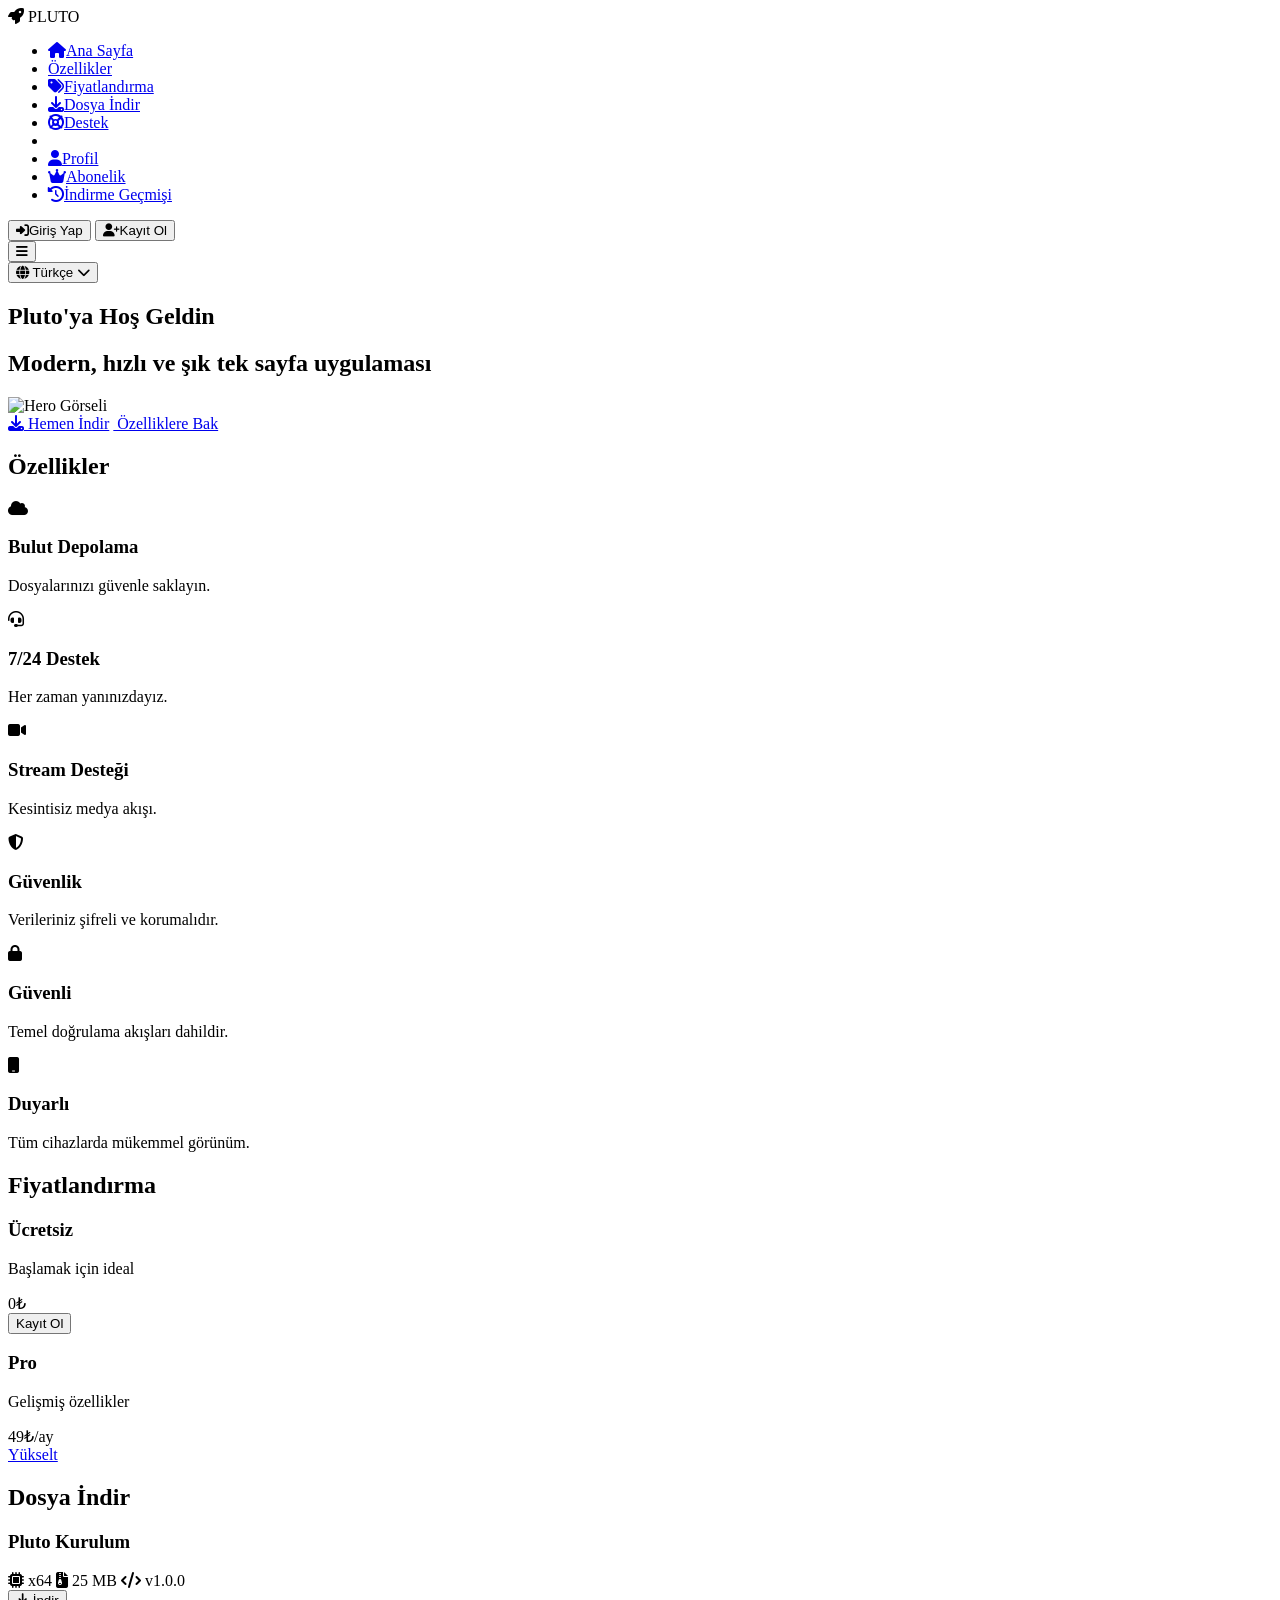
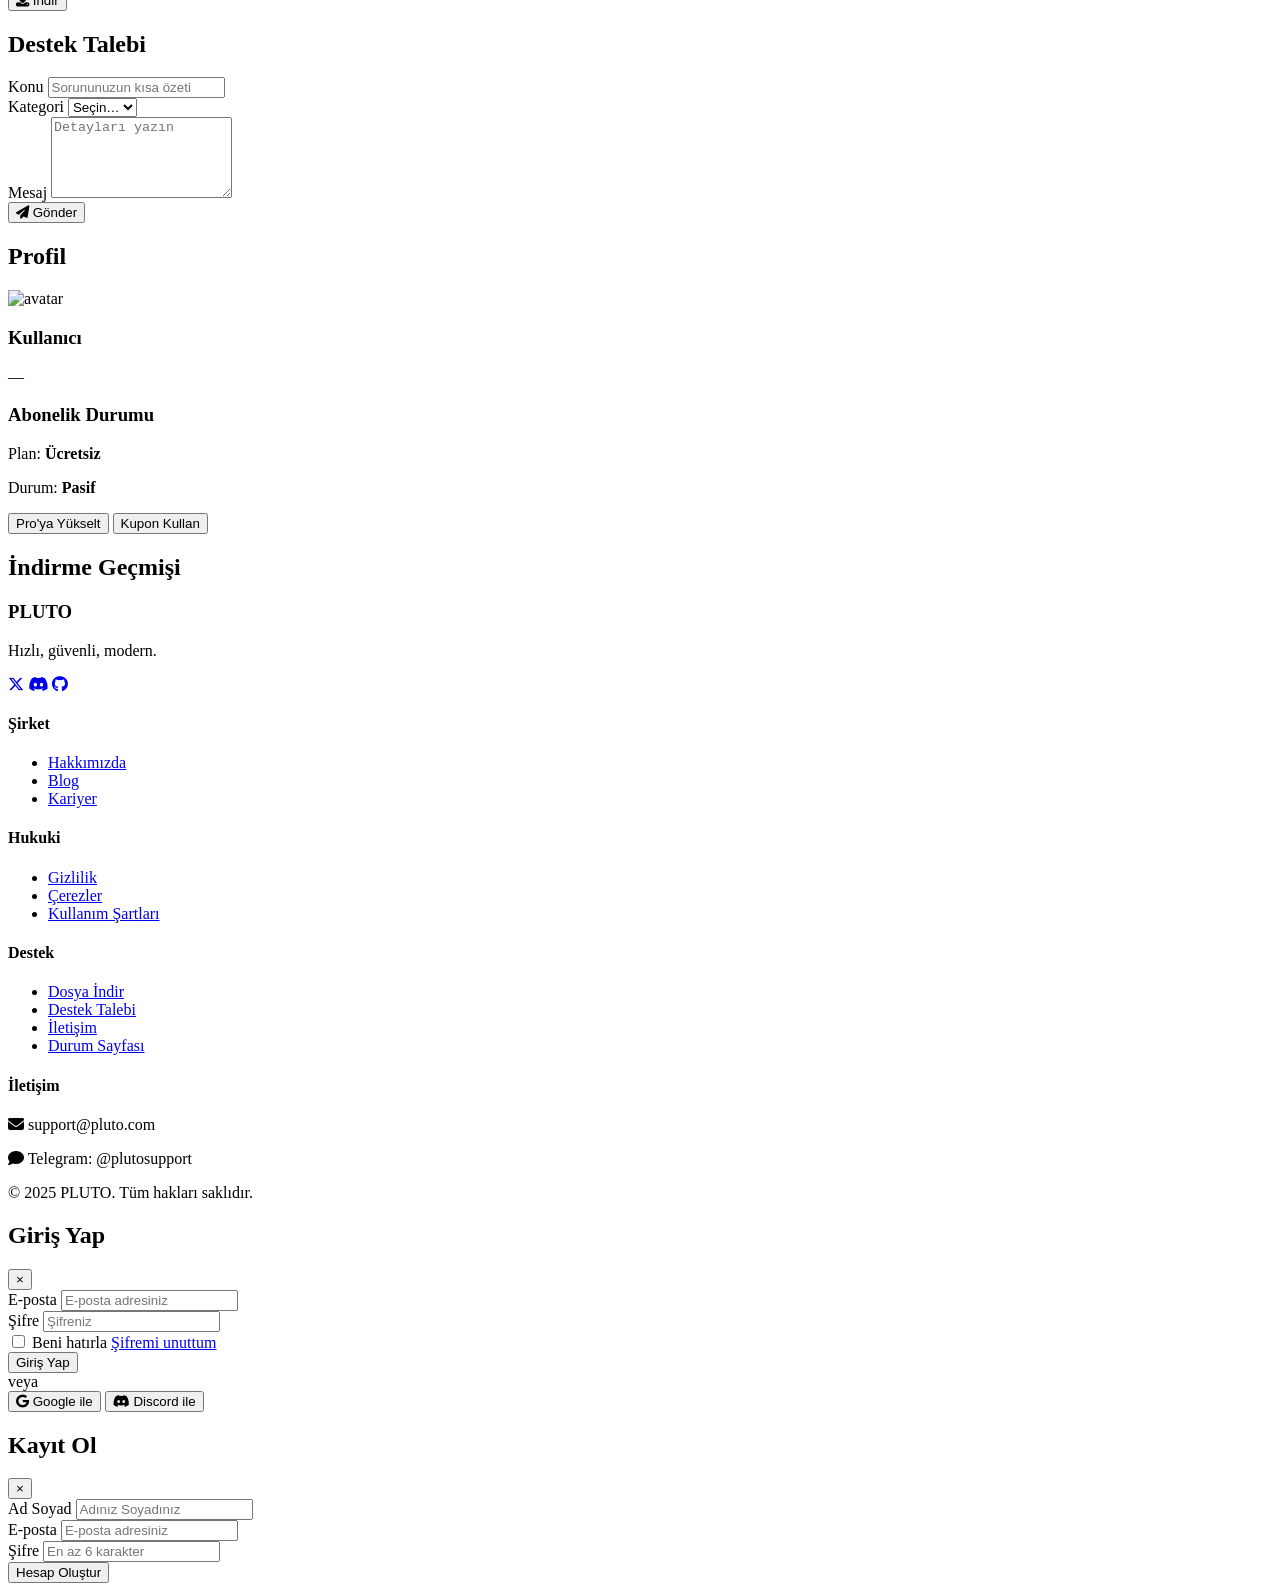
==== commit f2a274b5: "Rename index1.html to index.html" ====
--- a/index.html
+++ b/index.html
@@ -53,6 +53,7 @@
       <div class="hero">
         <h1>Pluto'ya Hoş Geldin</h1>
         <h2>Modern, hızlı ve şık tek sayfa uygulaması</h2>
+        <div class="hero-image"><img src="https://via.placeholder.com/800x300.png?text=Ana+Sayfa+Görseli" alt="Hero Görseli" /></div>
         <div class="hero-actions">
           <a href="#" class="btn primary" data-page="download"><i class="fas fa-download"></i> Hemen İndir</a>
           <a href="#" class="btn ghost" data-page="features"><i class="fas fa-sparkles"></i> Özelliklere Bak</a>
@@ -65,7 +66,11 @@
       <div class="container">
         <div class="section-title"><h2>Özellikler</h2></div>
         <div class="features-grid">
-          <div class="card"><i class="fas fa-bolt"></i><h3>Hızlı</h3><p>Optimize tek sayfa deneyimi.</p></div>
+          <div class="card"><i class="fas fa-cloud"></i><h3>Bulut Depolama</h3><p>Dosyalarınızı güvenle saklayın.</p></div>
+          <div class="card"><i class="fas fa-headset"></i><h3>7/24 Destek</h3><p>Her zaman yanınızdayız.</p></div>
+          <div class="card"><i class="fas fa-video"></i><h3>Stream Desteği</h3><p>Kesintisiz medya akışı.</p></div>
+          <div class="card"><i class="fas fa-shield-alt"></i><h3>Güvenlik</h3><p>Verileriniz şifreli ve korumalıdır.</p></div>
+        </div>
           <div class="card"><i class="fas fa-lock"></i><h3>Güvenli</h3><p>Temel doğrulama akışları dahildir.</p></div>
           <div class="card"><i class="fas fa-mobile"></i><h3>Duyarlı</h3><p>Tüm cihazlarda mükemmel görünüm.</p></div>
         </div>
